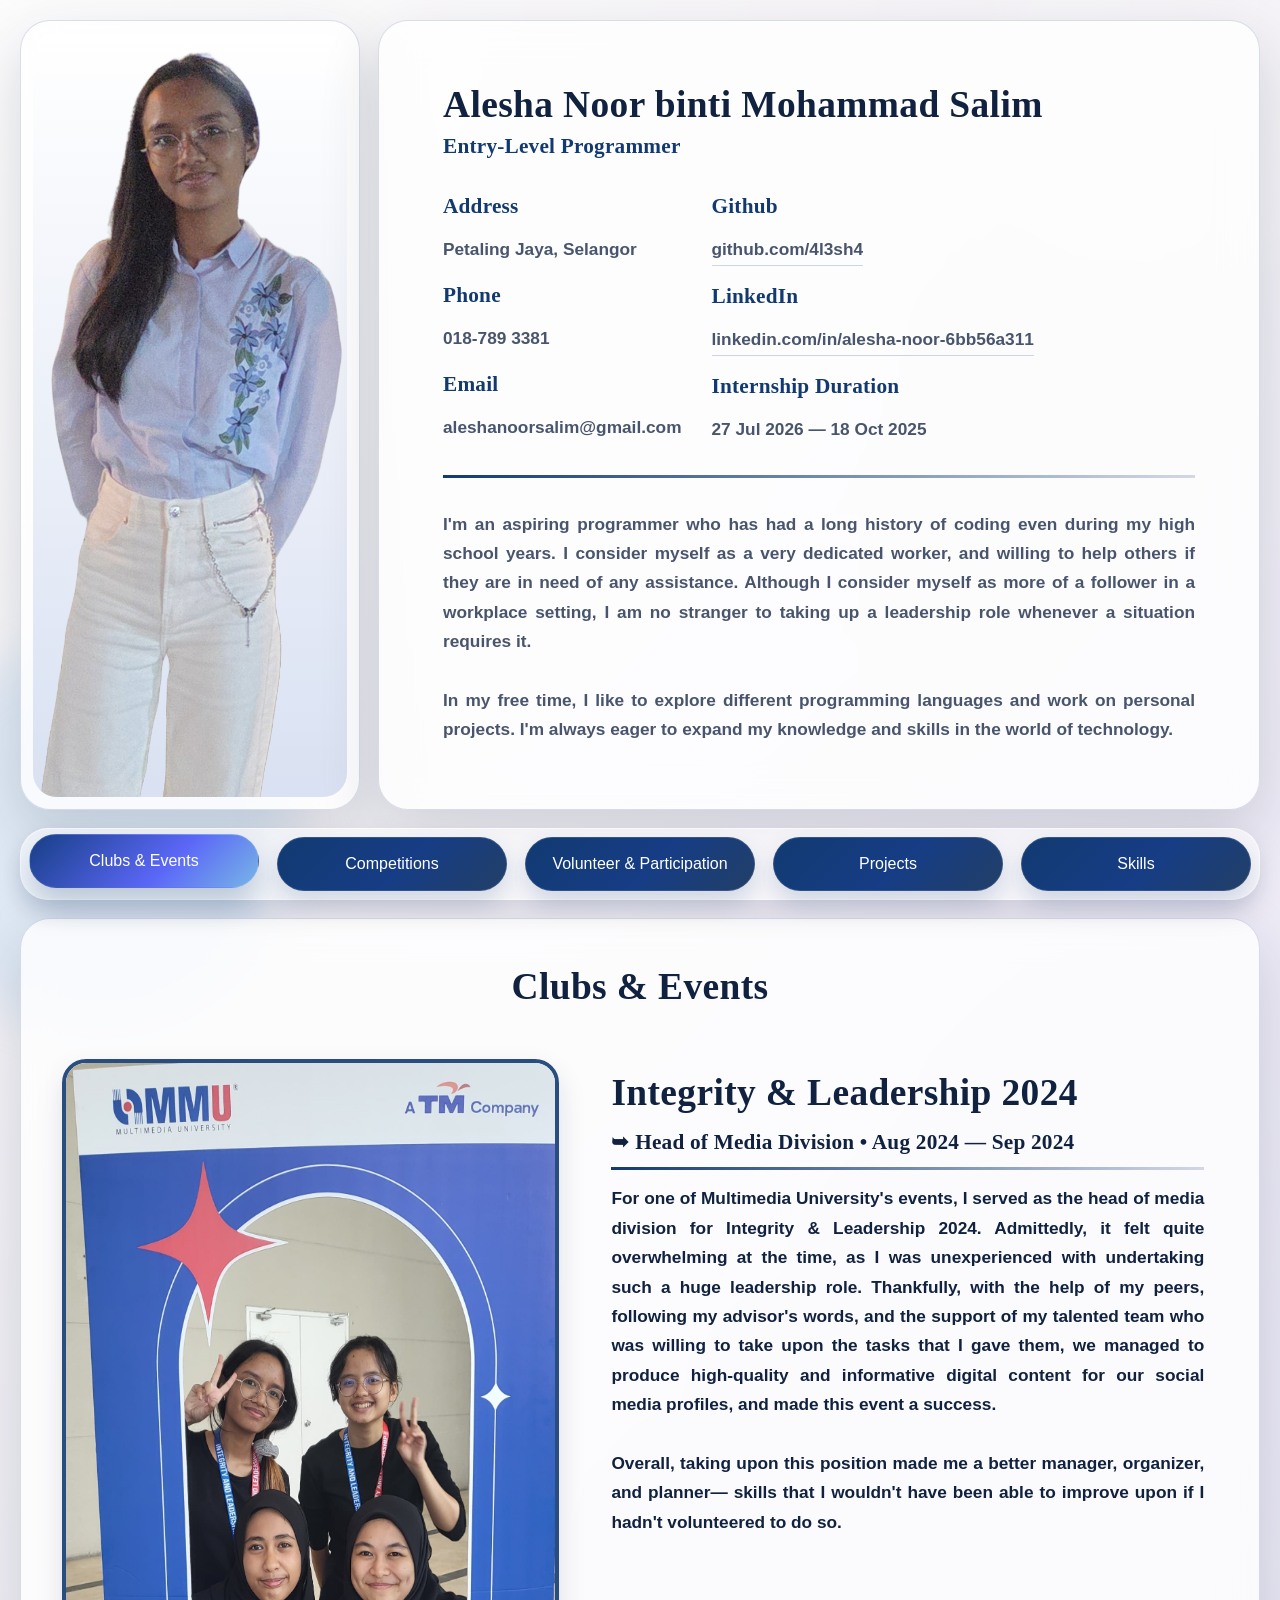
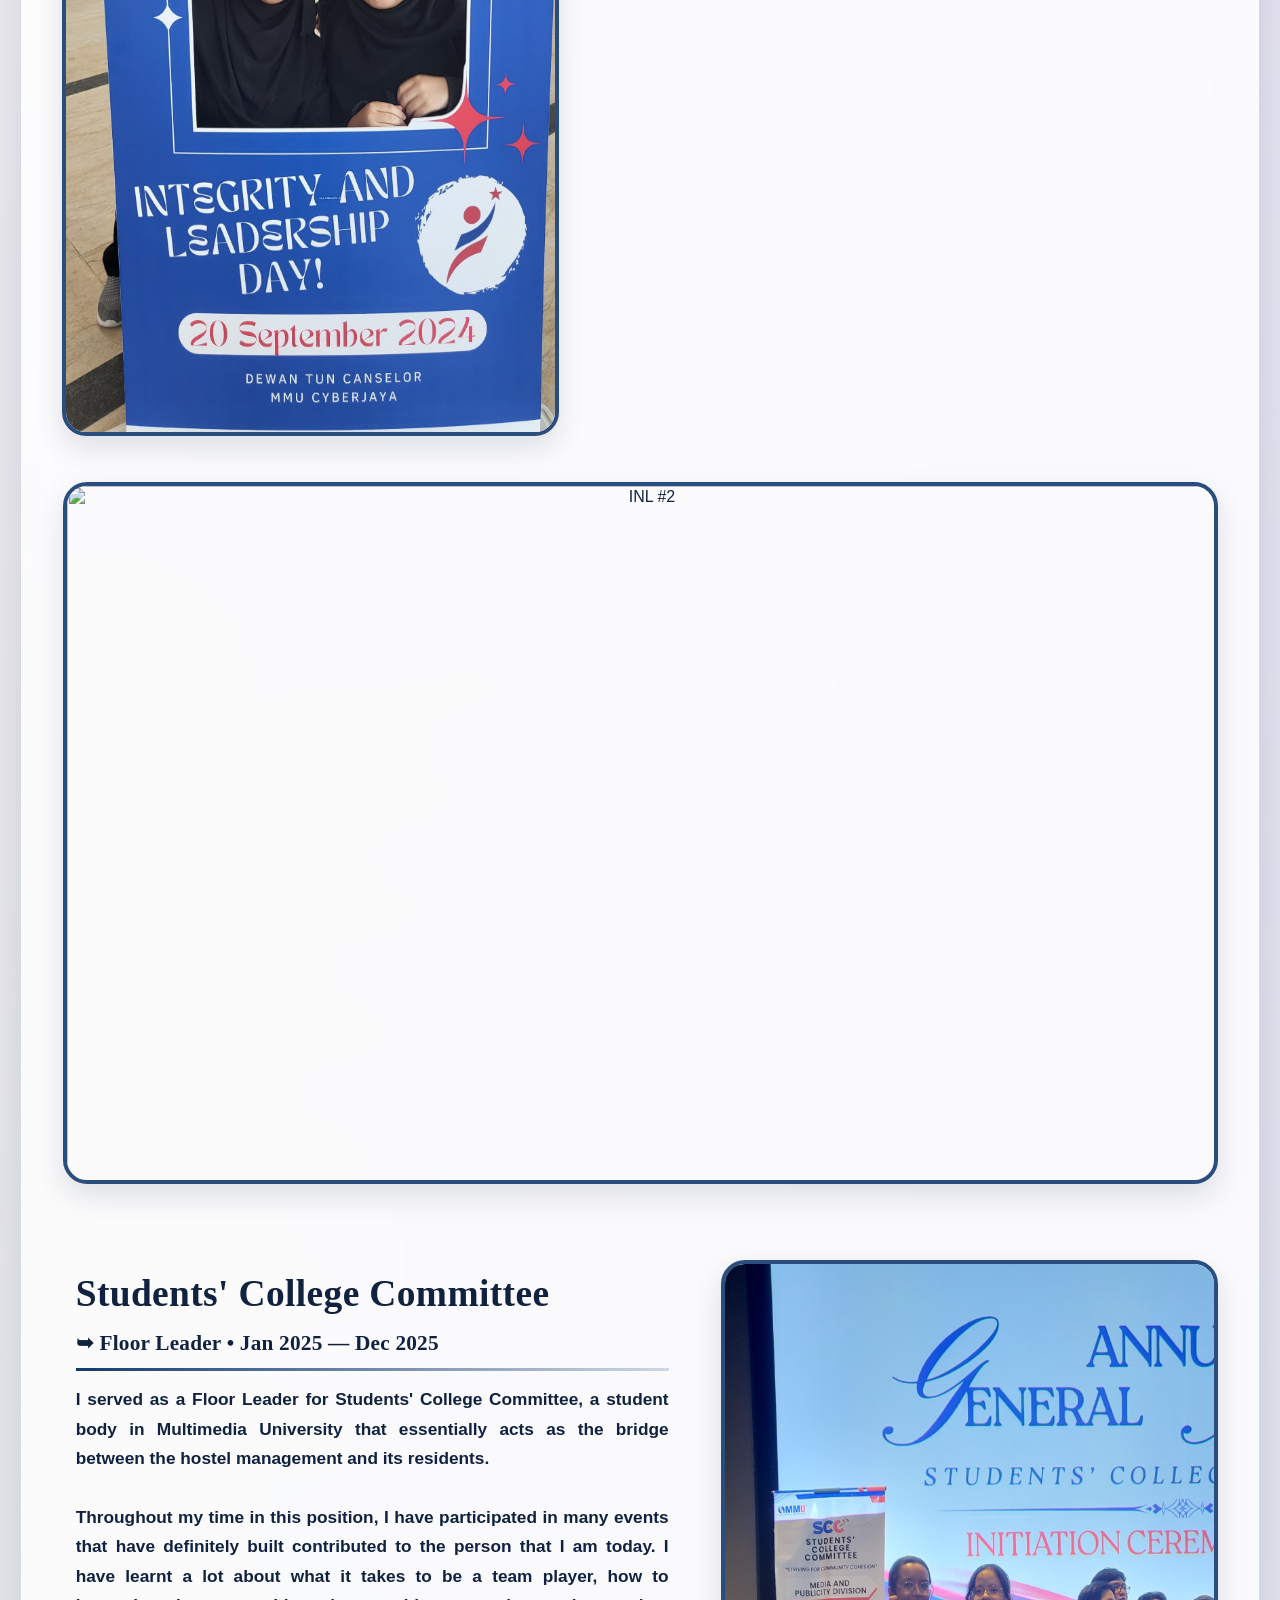
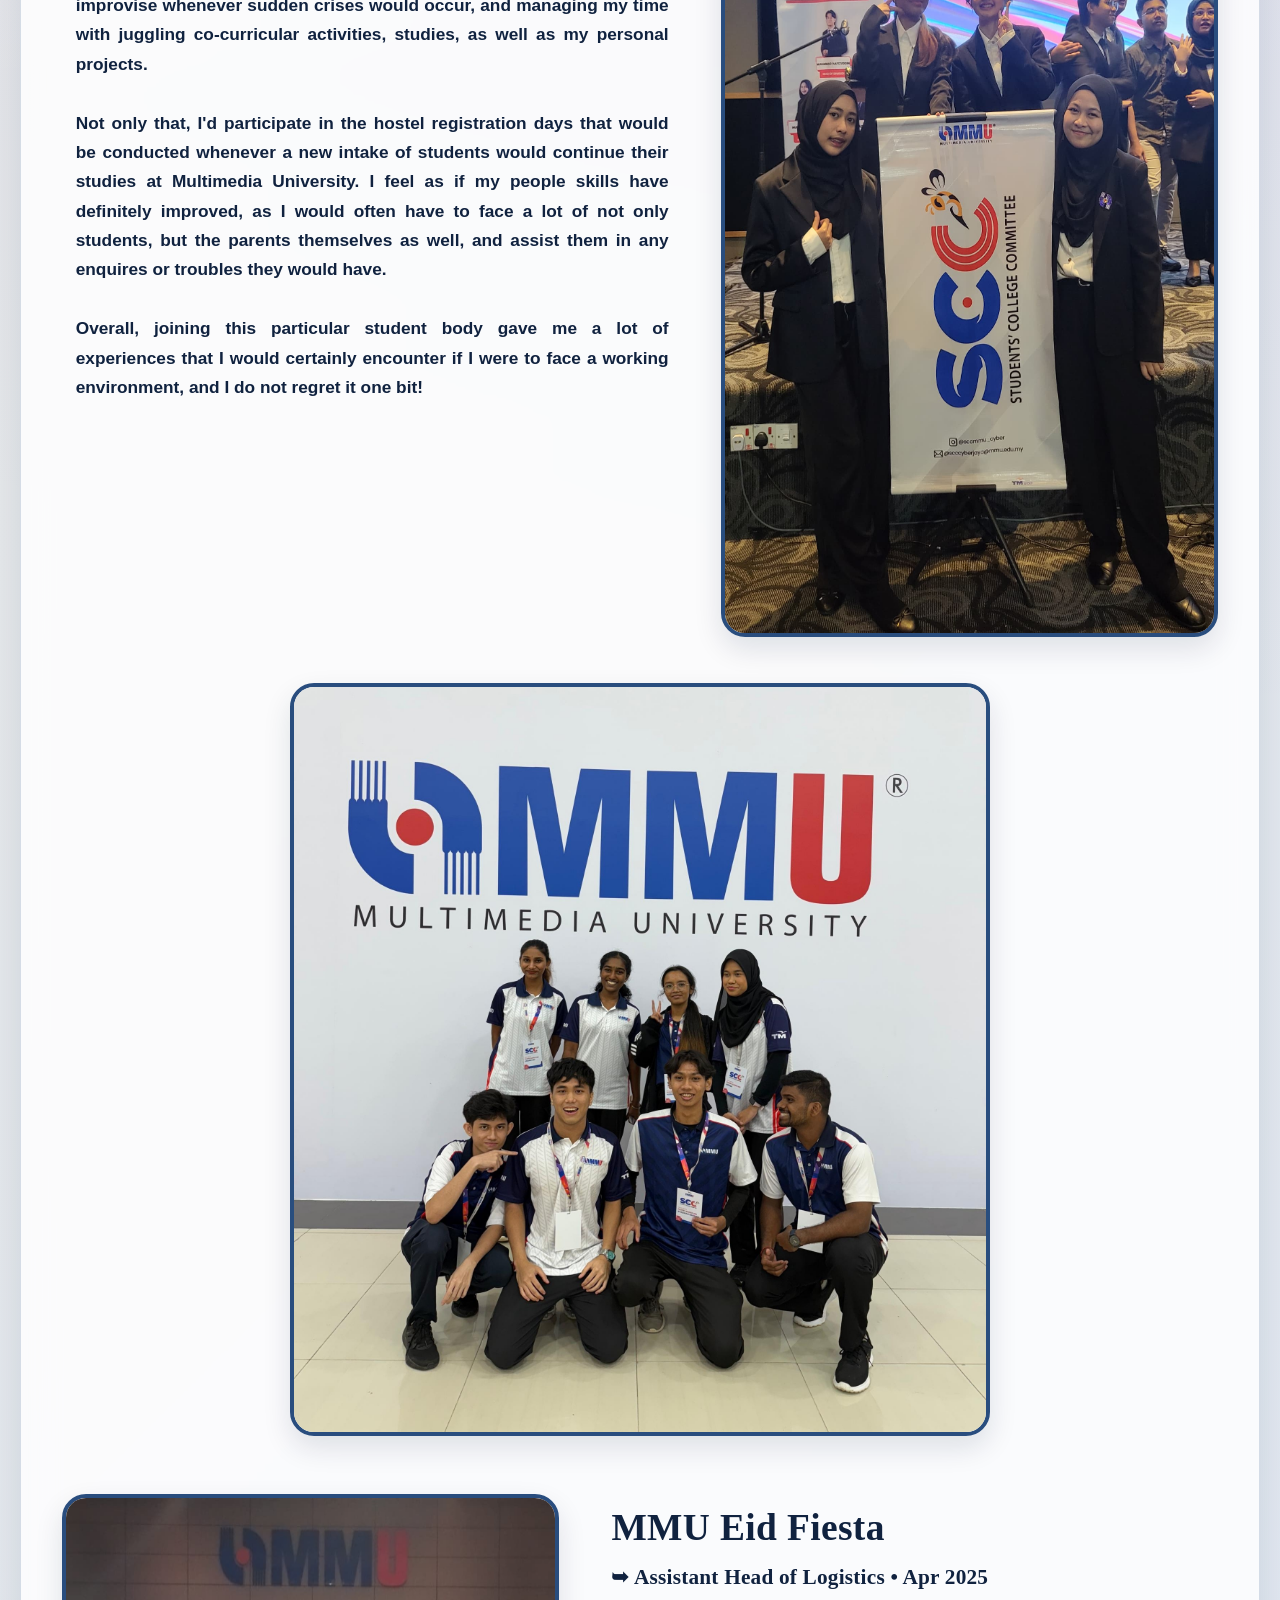
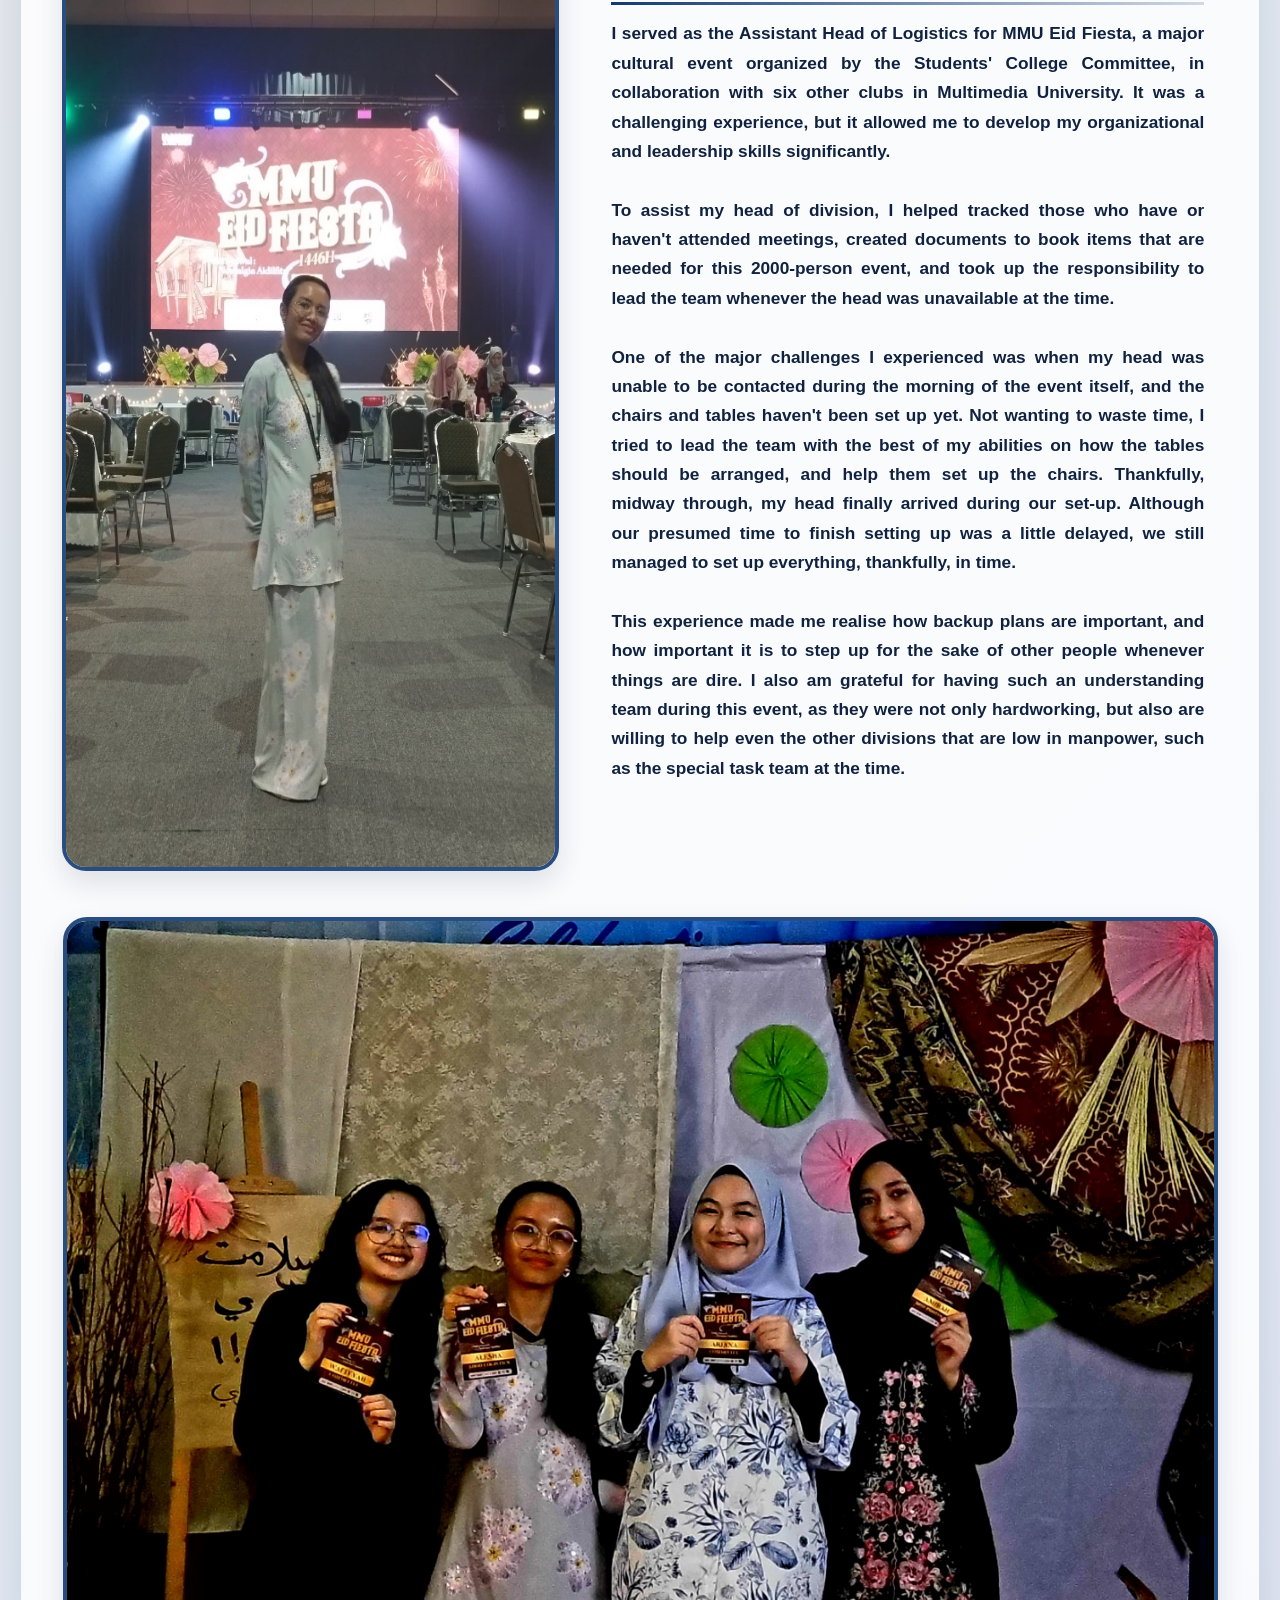
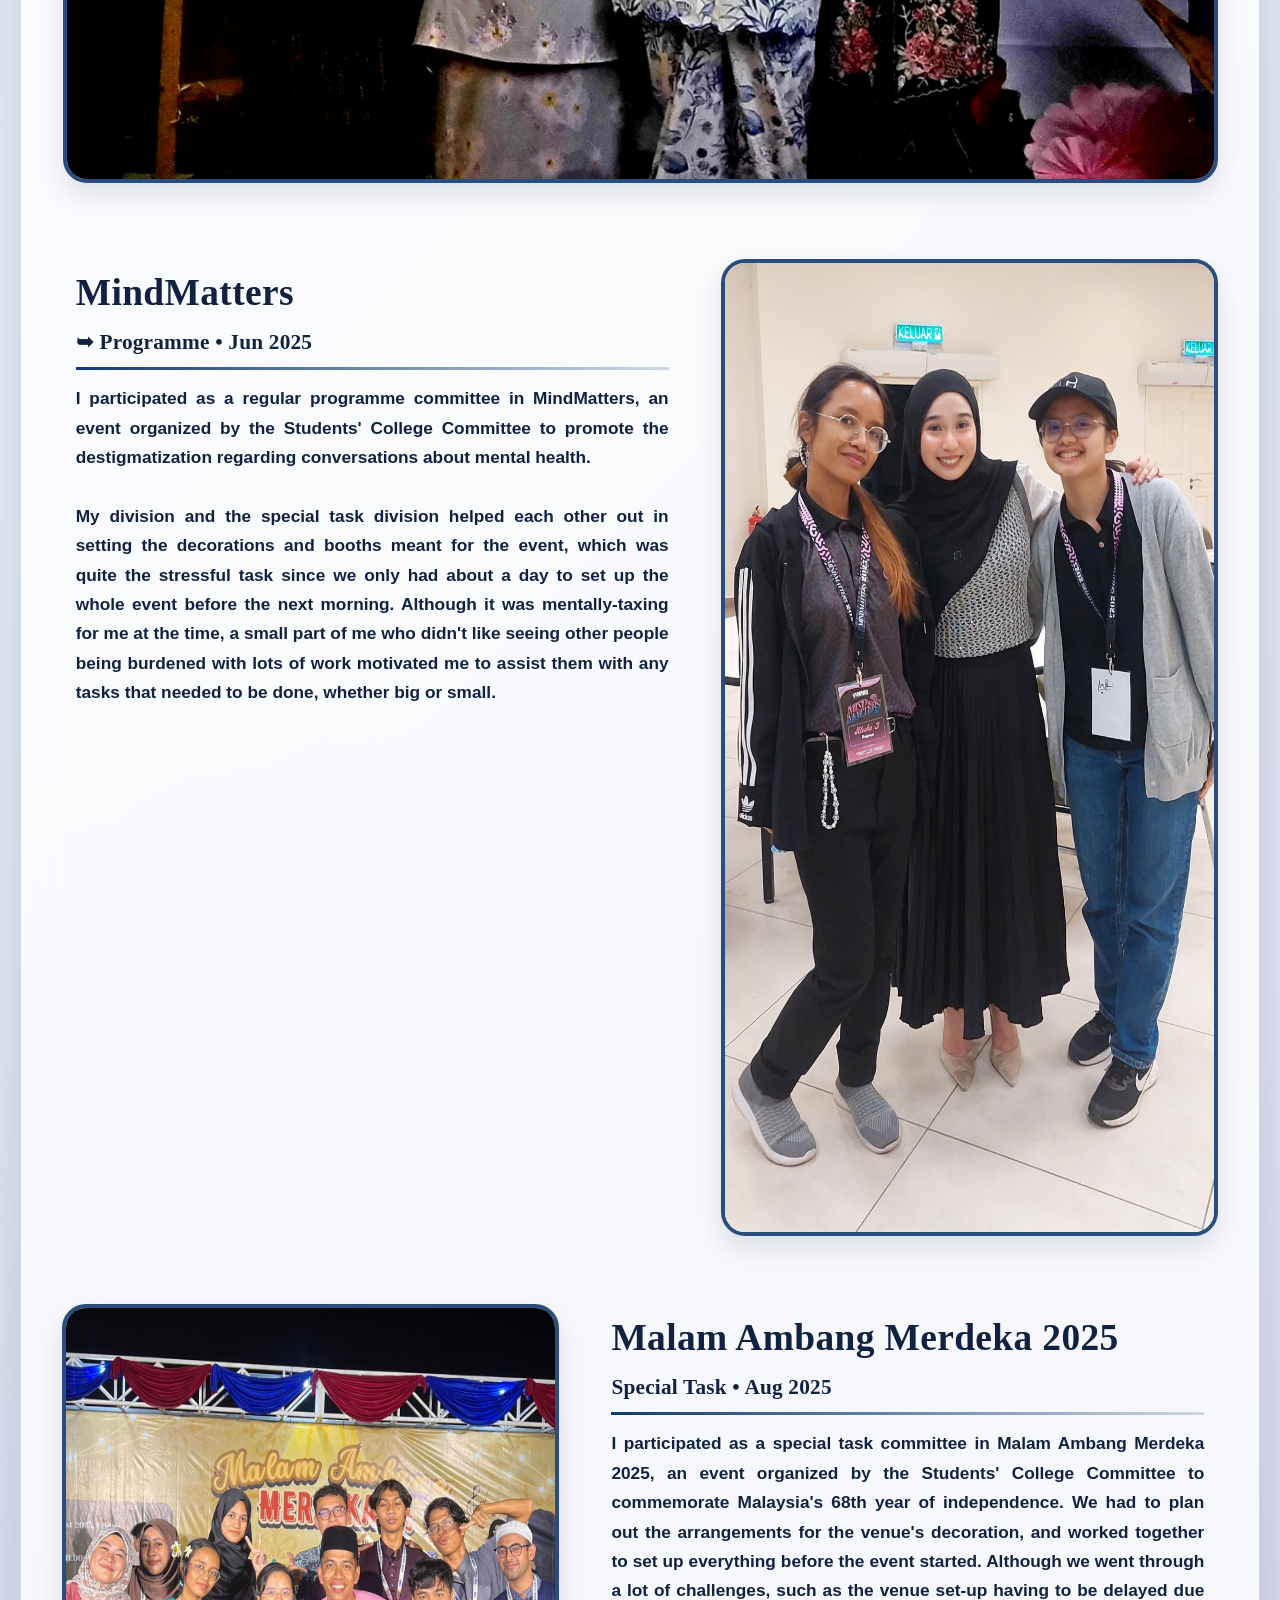
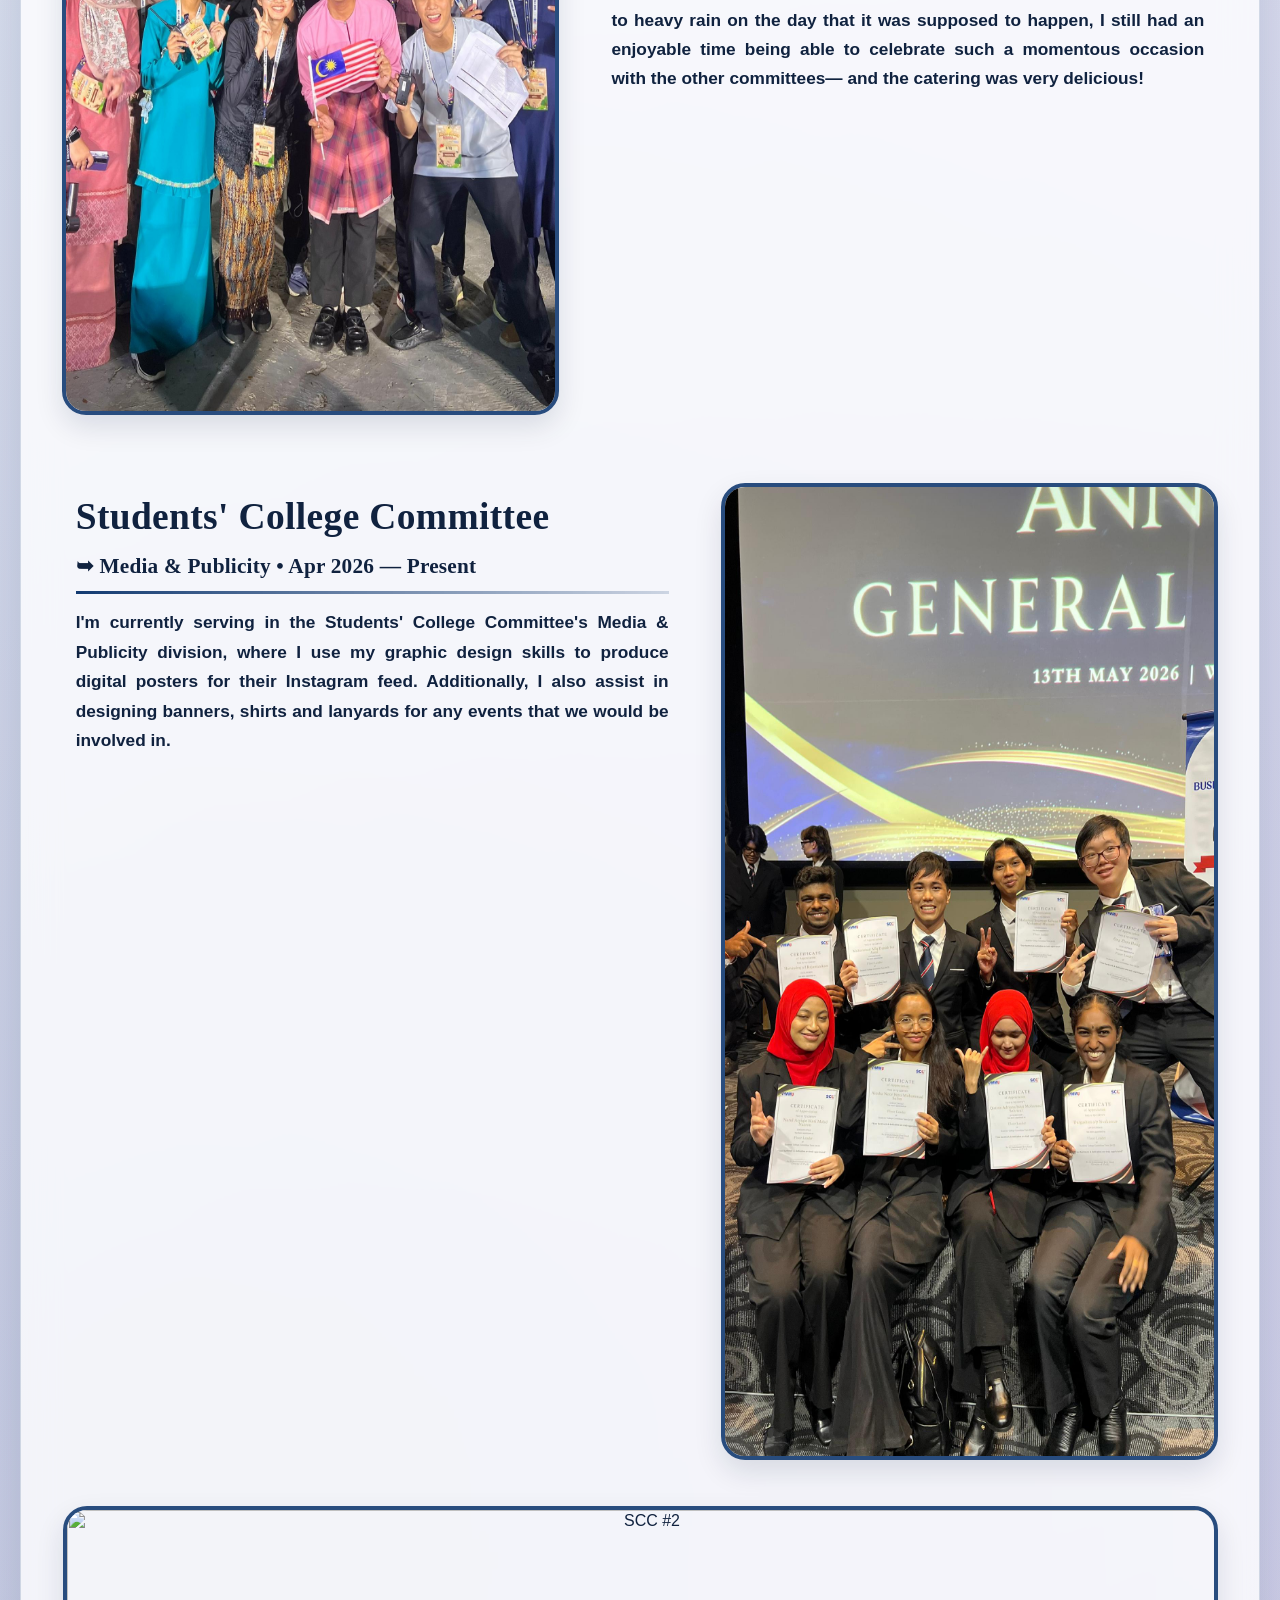
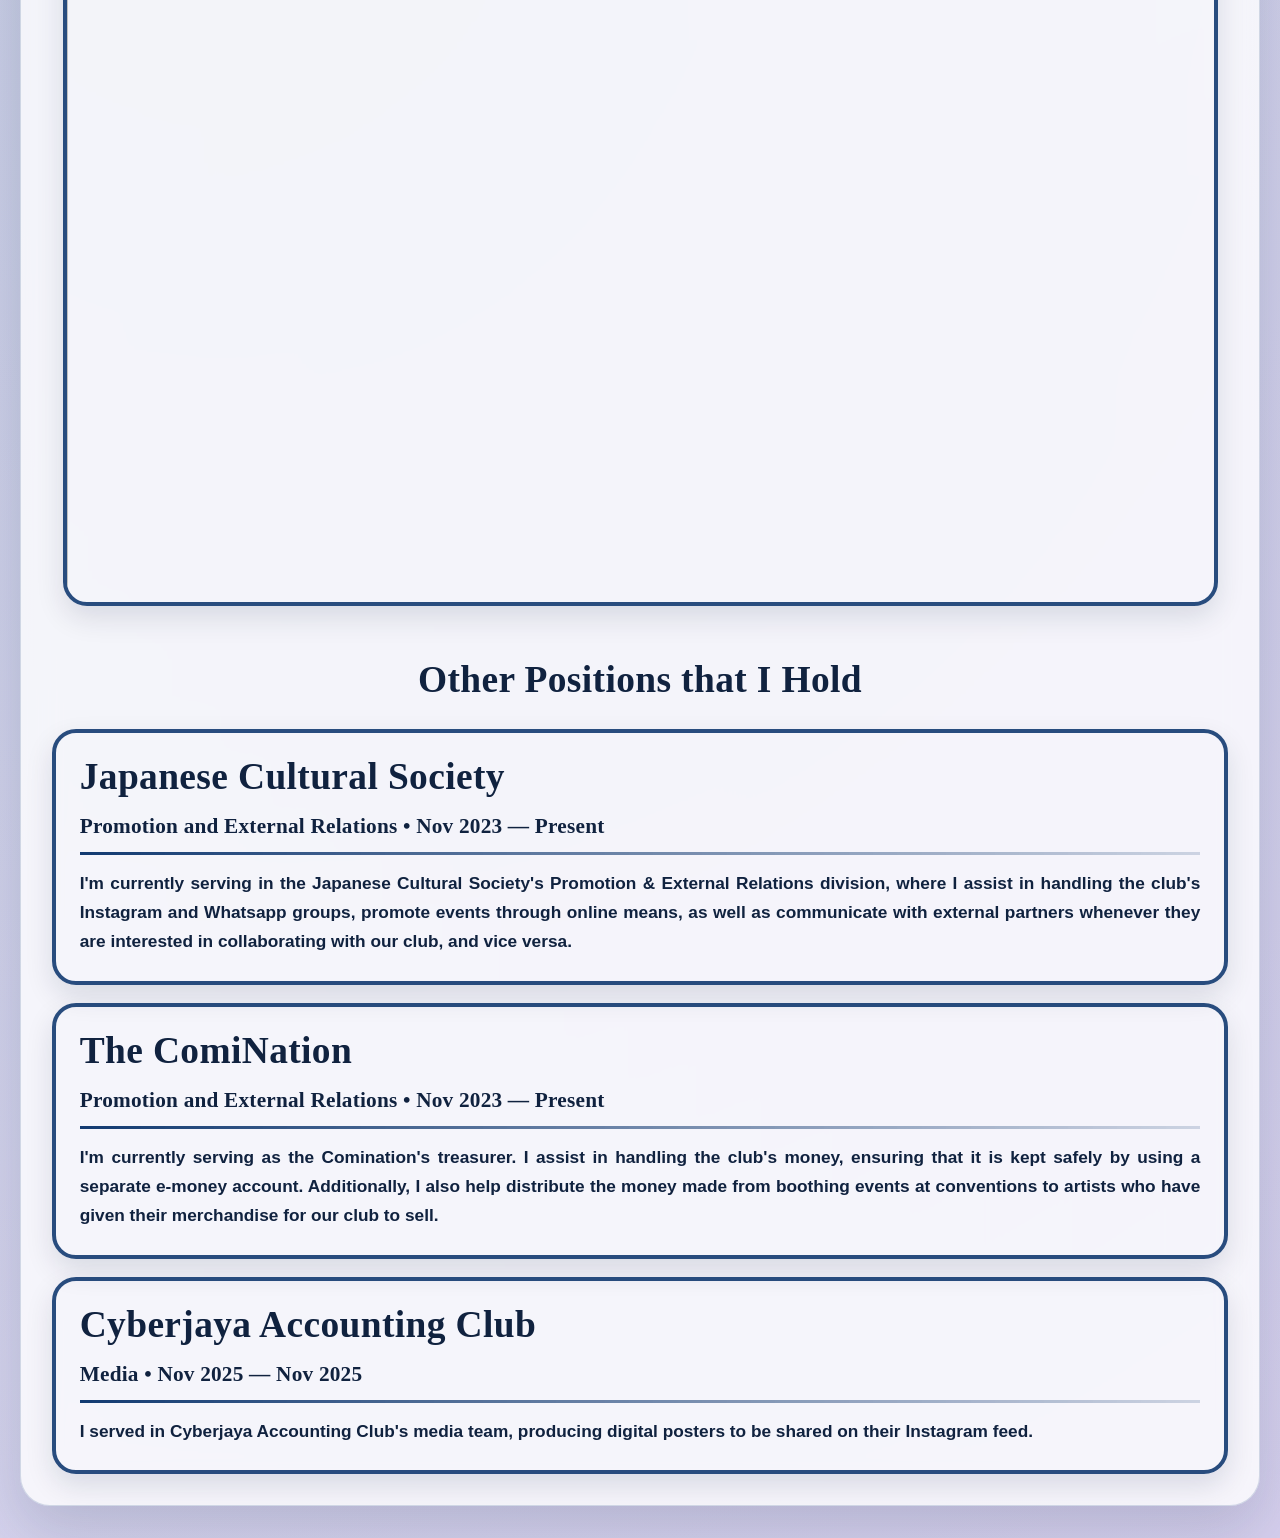
==== index.html @ 05ab0219 "Changed from 'main' to 'index'." ====
<html>
<head>
    <meta charset="utf-8">
    <meta name="viewport" content="width=device-width, initial-scale=1">
    <title>Alesha's Portfolio</title>
    <link rel="stylesheet" href="index.css">
    <script src="index.js" defer></script>
    <link rel="icon" type="img/favicon.png" href="img/favicon.png">
</head>
<body class="site-body">
    <center>
        <div class="flex-container hero-layout">
            <div class="box hero-media" id="box-1"><img src="img/Alesha_1.png" alt="Alesha" class="alesha-1"></div>
            <div class="box hero-content" id="box-2">
                <h1>Alesha Noor binti Mohammad Salim</h1>
                <h2>Entry-Level Programmer</h2>
                <br>
                <div class="flex-container">
                    <div>
                        <h2>Address</h2>
                        <h3>Petaling Jaya, Selangor</h3>
                        <br>
                        <h2>Phone</h2>
                        <h3>018-789 3381</h3>
                        <br>
                        <h2>Email</h2>
                        <h3>aleshanoorsalim@gmail.com</h3>
                    </div>
                    <div>
                        <h2>Github</h2>
                        <a href="https://github.com/4l3sh4" target="_blank"><h3>github.com/4l3sh4</h3></a>
                        <br><br>
                        <h2>LinkedIn</h2>
                        <a href="https://linkedin.com/in/alesha-noor-6bb56a311" target="_blank"><h3>linkedin.com/in/alesha-noor-6bb56a311</h3></a>
                        <br><br>
                        <h2>Internship Duration</h2>
                        <h3>27 Jul 2026 — 18 Oct 2025</h3>
                    </div>
                </div>
                <br>
                <hr>
                <br>
                <h3>
                    I'm an aspiring programmer who has had a long history of coding even during my high school years. I consider myself as a very dedicated worker, and willing to help others if they are in need of any assistance. Although I consider myself as more of a follower in a workplace setting, I am no stranger to taking up a leadership role whenever a situation requires it.
                    <br><br>
                    In my free time, I like to explore different programming languages and work on personal projects. I'm always eager to expand my knowledge and skills in the world of technology.
                </h3>
            </div>
        </div>
        <div class="flex-container section-tabs">
            <div class="box-tab active-tab" onclick="showSection('myDIV1', this)">Clubs & Events</div>
            <div class="box-tab" onclick="showSection('myDIV2', this)">Competitions</div>
            <div class="box-tab" onclick="showSection('myDIV5', this)">Volunteer & Participation</div>
            <div class="box-tab" onclick="showSection('myDIV3', this)">Projects</div>
            <div class="box-tab" onclick="showSection('myDIV4', this)">Skills</div>
        </div>
        <div id="myDIV1" class="section-panel is-visible">
            <br>
            <h1>Clubs & Events</h1>
            <br>
            <div class="flex-container">
                <div class="box" id="box-3"><img src="img/INL_1.jpeg" alt="INL #1" class="blue-border" id="inl-1"></div>
                <div class="box" id="box-4">
                    <h1>Integrity & Leadership 2024</h1>
                    <br>
                    <h2>➥ Head of Media Division • Aug 2024 — Sep 2024</h2>
                    <hr class="hr">
                    <h3>
                        For one of Multimedia University's events, I served as the head of media division for Integrity & Leadership 2024. Admittedly, it felt quite overwhelming at the time, as I was unexperienced with undertaking such a huge leadership role. Thankfully, with the help of my peers, following my advisor's words, and the support of my talented team who was willing to take upon the tasks that I gave them, we managed to produce high-quality and informative digital content for our social media profiles, and made this event a success.
                        <br><br>
                        Overall, taking upon this position made me a better manager, organizer, and planner— skills that I wouldn't have been able to improve upon if I hadn't volunteered to do so.
                    </h3>
                </div>
            </div>
            <br><br>
            <img src="img/INL_2.jpeg" alt="INL #2" class="blue-border" id="inl-2">
            <br><br><br>
            <div class="flex-container">
                <div class="box" id="box-4">
                    <h1>Students' College Committee</h1>
                    <br>
                    <h2>➥ Floor Leader • Jan 2025 — Dec 2025</h2>
                    <hr class="hr">
                    <h3>
                        I served as a Floor Leader for Students' College Committee, a student body in Multimedia University that essentially acts as the bridge between the hostel management and its residents.
                        <br><br>
                        Throughout my time in this position, I have participated in many events that have definitely built contributed to the person that I am today. I have learnt a lot about what it takes to be a team player, how to improvise whenever sudden crises would occur, and managing my time with juggling co-curricular activities, studies, as well as my personal projects.
                        <br><br>
                        Not only that, I'd participate in the hostel registration days that would be conducted whenever a new intake of students would continue their studies at Multimedia University. I feel as if my people skills have definitely improved, as I would often have to face a lot of not only students, but the parents themselves as well, and assist them in any enquires or troubles they would have.
                        <br><br>
                        Overall, joining this particular student body gave me a lot of experiences that I would certainly encounter if I were to face a working environment, and I do not regret it one bit!
                    </h3>
                </div>
                <div class="box" id="box-3"><img src="img/FL_2.jpeg" alt="FL #2" class="blue-border" id="inl-1"></div>
            </div>
            <br><br>
            <img src="img/FL_1.jpeg" alt="FL #1" class="blue-border" id="fl-1">
            <br><br>
            <div class="flex-container">
                <div class="box" id="box-3"><img src="img/EF_1.jpeg" alt="EF #1" class="blue-border" id="inl-1"></div>
                <div class="box" id="box-4">
                    <h1>MMU Eid Fiesta</h1>
                    <br>
                    <h2>➥ Assistant Head of Logistics • Apr 2025</h2>
                    <hr>
                    <h3>
                        I served as the Assistant Head of Logistics for MMU Eid Fiesta, a major cultural event organized by the Students' College Committee, in collaboration with six other clubs in Multimedia University. It was a challenging experience, but it allowed me to develop my organizational and leadership skills significantly.
                        <br><br>
                        To assist my head of division, I helped tracked those who have or haven't attended meetings, created documents to book items that are needed for this 2000-person event, and took up the responsibility to lead the team whenever the head was unavailable at the time.
                        <br><br>
                        One of the major challenges I experienced was when my head was unable to be contacted during the morning of the event itself, and the chairs and tables haven't been set up yet. Not wanting to waste time, I tried to lead the team with the best of my abilities on how the tables should be arranged, and help them set up the chairs. Thankfully, midway through, my head finally arrived during our set-up. Although our presumed time to finish setting up was a little delayed, we still managed to set up everything, thankfully, in time.
                        <br><br>
                        This experience made me realise how backup plans are important, and how important it is to step up for the sake of other people whenever things are dire. I also am grateful for having such an understanding team during this event, as they were not only hardworking, but also are willing to help even the other divisions that are low in manpower, such as the special task team at the time.
                    </h3>
                </div>
            </div>
            <br><br>
            <img src="img/EF_2.jpeg" alt="EF #2" class="blue-border" id="ef-2">
            <br><br><br>
            <div class="flex-container">
                <div class="box" id="box-4">
                    <h1>MindMatters</h1>
                    <br>
                    <h2>➥ Programme • Jun 2025</h2>
                    <hr class="hr">
                    <h3>
                        I participated as a regular programme committee in MindMatters, an event organized by the Students' College Committee to promote the destigmatization regarding conversations about mental health.
                        <br><br>
                        My division and the special task division helped each other out in setting the decorations and booths meant for the event, which was quite the stressful task since we only had about a day to set up the whole event before the next morning. Although it was mentally-taxing for me at the time, a small part of me who didn't like seeing other people being burdened with lots of work motivated me to assist them with any tasks that needed to be done, whether big or small.
                    </h3>
                </div>
                <div class="box" id="box-3"><img src="img/MM_1.jpeg" alt="MM #1" class="blue-border" id="inl-1"></div>
            </div>
            <br><br>
            <div class="flex-container">
                <div class="box" id="box-3"><img src="img/MA_1.jpeg" alt="MA #1" class="blue-border" id="ma-1"></div>
                <div class="box" id="box-4">
                    <h1>Malam Ambang Merdeka 2025</h1>
                    <br>
                    <h2>Special Task • Aug 2025</h2>
                    <hr>
                    <h3>
                        I participated as a special task committee in Malam Ambang Merdeka 2025, an event organized by the Students' College Committee to commemorate Malaysia's 68th year of independence. We had to plan out the arrangements for the venue's decoration, and worked together to set up everything before the event started. Although we went through a lot of challenges, such as the venue set-up having to be delayed due to heavy rain on the day that it was supposed to happen, I still had an enjoyable time being able to celebrate such a momentous occasion with the other committees— and the catering was very delicious!
                    </h3>
                </div>
            </div>
            <br><br>
            <div class="flex-container">
                <div class="box" id="box-4">
                    <h1>Students' College Committee</h1>
                    <br>
                    <h2>➥ Media & Publicity • Apr 2026 — Present</h2>
                    <hr class="hr">
                    <h3>
                        I'm currently serving in the Students' College Committee's Media & Publicity division, where I use my graphic design skills to produce digital posters for their Instagram feed. Additionally, I also assist in designing banners, shirts and lanyards for any events that we would be involved in.
                    </h3>
                </div>
                <div class="box" id="box-3"><img src="img/SCC_1.jpeg" alt="SCC #1" class="blue-border" id="inl-1"></div>
            </div>
            <br><br>
            <img src="img/SCC_2.png" alt="SCC #2" class="blue-border" id="scc-2">
            <br><br><br>
            <h1>Other Positions that I Hold</h1>
            <br>
            <div class="box blue-border" id="box-4">
                <h1>Japanese Cultural Society</h1>
                <br>
                <h2>Promotion and External Relations • Nov 2023 — Present</h2>
                <hr>
                <h3>
                    I'm currently serving in the Japanese Cultural Society's Promotion & External Relations division, where I assist in handling the club's Instagram and Whatsapp groups, promote events through online means, as well as communicate with external partners whenever they are interested in collaborating with our club, and vice versa.
                </h3>
            </div>
            <br>
            <div class="box blue-border" id="box-4">
                <h1>The ComiNation</h1>
                <br>
                <h2>Promotion and External Relations • Nov 2023 — Present</h2>
                <hr>
                <h3>
                    I'm currently serving as the Comination's treasurer. I assist in handling the club's money, ensuring that it is kept safely by using a separate e-money account. Additionally, I also help distribute the money made from boothing events at conventions to artists who have given their merchandise for our club to sell.
                </h3>
            </div>
            <br>
            <div class="box blue-border" id="box-4">
                <h1>Cyberjaya Accounting Club</h1>
                <br>
                <h2>Media • Nov 2025 — Nov 2025</h2>
                <hr>
                <h3>
                    I served in Cyberjaya Accounting Club's media team, producing digital posters to be shared on their Instagram feed.
                </h3>
            </div>
        </div>
        <div id="myDIV2" class="section-panel is-hidden">
            <br>
            <h1>Competitions</h1>
            <br>
            <div class="flex-container">
                <div class="box" id="box-3"><img src="img/STEM_1.jpeg" alt="STEM #1" class="blue-border" id="stem-1"></div>
                <div class="box" id="box-4">
                    <h1>Web App Building</h1>
                    <br>
                    <h2>STEM Fun Carnival •2nd Place</h2>
                    <hr>
                    <h3>
                        Two other participants and I have decided to join a competition in which we had to create a university STEM mentorship & collaboration portal, made for Multimedia University's STEM Fun Carnival in 2025. With just a week to complete it, we managed to plan out, develop, and finished the project just in time. To our surprise, not only did we get shortlisted as the top 5, but after presenting our project to the three judges during the event day itself, we managed to secure second place.
                        <br><br>
                        It was a wonderful experience, having our efforts be recognized and awarded— even if I was worrying endlessly about one of my exams that was happening on the same day that the event was held. I wouldn't mind joining such a competition again!
                    </h3>
                </div>
            </div>
            <br>
            <img src="img/STEM_2.jpeg" alt="STEM #2" class="blue-border" id="stem-2">
        </div>
        <div id="myDIV5" class="section-panel is-hidden">
            <br>
            <h1>Volunteer & Participation</h1>
            <br>
            <div class="flex-container">
                <div class="box" id="box-3"><img src="img/RAYA_1.jpeg" alt="RAYA #1" id="raya-1" class="blue-border"></div>
                <div class="box" id="box-4">
                    <h1>Rumah Anak Yatim At-Taqwa</h1>
                    <h2>1 Feb 2024</h2>
                    <hr>
                    <h3>
                        During the second semester of my foundation year, my group and I visited Rumah Anak Yatim At-Taqwa, an orphanage located in Puchong, due to it being required for my Introduction to Business subject. We donated rice and giftbags to the children, as well as played games with them. It was a heartwarming experience, and seeing the joy on the children's faces made all the effort worthwhile.
                    </h3>
                </div>
            </div>
            <br><br>
            <img src="img/raya_2.jpeg" alt="RAYA #2" id="raya-2" class="blue-border">
            <br><br>
            <div class="flex-container">
                <div class="box" id="box-4">
                    <h1>Taman Kucing Cyberjaya</h1>
                    <h2>13 Dec 2024</h2>
                    <hr class="hr">
                    <h3>
                        For our Sustainable Society subject, my group and I volunteered to assist the workers at Taman Kucing Cyberjaya. We helped with cleaning the cages, feeding the cats, and giving them some love and attention. Additionally, we also donated cat food and toys that we managed to buy from our fundraising efforts. It was a heartwarming experience, and it made me realize how important it is to give back to the community and help those in need— whether they be humans or animals.
                    </h3>
                </div>
                <div class="box" id="box-3"><img src="img/TKC_1.jpeg" alt="TKC #1" id="tkc-1" class="blue-border"></div>
            </div>
            <br><br>
            <img src="img/TKC_2.jpeg" alt="TKC #2" id="tkc-2" class="blue-border">
            <br>
            <div class="flex-container">
                <div class="box" id="box-3"><img src="img/YK_1.jpeg" alt="Yoakezuki #1" id="yk-1" class="blue-border"></div>
                <div class="box" id="box-4">
                    <h1>Yoakezuki 2025</h1>
                    <h2>20 — 21 September 2025</h2>
                    <hr>
                    <h3>
                        As one of the many high-committees of Japanese Cultural Society, we've decided to assist in the organization of Yoakezuki 2025, a small-scale anime convention held in Spectrum Shopping Mall, Ampang. I helped with setting up the venue, managing our own club's booth, and helped the chilren with painting their fox masks. It was a fun experience, and it made me realize how much effort goes into organizing a convention, even if it's a small one. Additionally, it was also a great opportunity for me to meet new people and make new friends who share the same interests as me.
                    </h3>
                </div>
            </div>
            <br><br>
            <img src="img/YK_2.jpeg" alt="Yoakezuki #2" id="yk-2" class="blue-border">
            <br><br>
            <div class="flex-container">
                <div class="box" id="box-4">
                    <h1>Perdana Discourse Series 25</h1>
                    <h2>5 Nov 2025</h2>
                    <hr class="hr">
                    <h3>
                        As a representative of the Students' College Committee, I decided to be an attendant of the Perdana Discourse Series 25 (PDS 25), a series of talks organized by the Perdana Leadership Foundation. The theme for PDS 25 was "The Future of Leadership in a Post-Pandemic World", and it featured several prominent speakers from various fields. It was an enlightening experience, and it made me realize how important it is to be adaptable and resilient in the face of challenges, especially in a post-pandemic world.
                    </h3>
                </div>
                <div class="box" id="box-3"><img src="img/PDS_1.png" alt="PDS #1" id="pds-1" class="blue-border"></div>
            </div>
            <br><br>
            <img src="img/PDS_2.jpeg" alt="PDS #2" id="pds-2" class="blue-border">
        </div>
        <div id="myDIV3" class="section-panel is-hidden">
            <br>
            <h1>Highlighted Projects</h1>
            <br>
            <div class="flex-container">
                <a href="https://4l35h4.pythonanywhere.com/" target="_blank">
                    <div class="box hover" id="box-5">
                        <img src="img/Lamopets_Logo_Still.png" alt="Lamopets" id="lamopets">
                        <h3>
                            Flask, HTML, CSS, JavaScript • Dec 2024
                        </h3>
                        <br>
                        <h6 class="white-text">
                            A virtual pet browser game in which the user can buy and collect various fantastical pets, play minigames to earn virtual currency, dress their avatar, and communicate with other users using an online forum.
                            <br><br>
                            This group project was made during the final semester of my Foundation in Computing in 2024. It was heavily inspired by the virtual pet browser games that I'd use to play when I was younger, like Neopets, Sylestia, and Flight Rising. My main contribution was providing the graphical assets, as well as coding the JavaScript minigames. I was surprised by how developed this project was in under 14 weeks.
                            <br><br>
                            Overall, it gave me an exciting experience on being a web developer, and this project wouldn't have been made possible without having a supporting group.
                        </h6>
                    </div>
                </a>
                <a href="https://ebhive-y27x.onrender.com/" target="_blank">
                    <div class="box hover" id="box-5">
                        <img src="img/ebhive_logo.png" alt="Ebhive" id="ebhive">
                        <h3>
                            Flask, HTML, CSS • Dec 2025
                        </h3>
                        <br>
                        <h6 class="white-text">
                            A web application in which our group tried to create a university STEM mentorship & collaboration portal, made for Multimedia University's STEM Fun Carnival in 2025. With just a week to complete it, we managed to plan out, develop, and finished the project just in time.
                            <br><br>
                            My main contribution to this project was mainly being the front-end developer, creating the graphical assets, ensuring the website's design and layout is aesthetically appealing, maintaining the color scheme of the website, and fixing any visual abnormalities. Additionally, towards the end of our development and submission date, I became the quality assurance checker— making sure that every feature of the website was of the upmost quality, and that the end-user experience was comfortable.
                        </h6>
                    </div>
                </a>
            </div>
            <br><br>
            <h1>Other Projects</h1>
            <br>
            <div class="flex-container">
                <a href="https://github.com/4l3sh4/parking-lot-management-system" target="_blank">
                    <div class="box hover" id="box-5">
                        <h2>
                            Parking Lot Management System
                        </h2>
                        <h3>
                            Java • Feb 2026
                        </h3>
                        <br>
                        <h6 class="white-text">
                            A group project made for an Object-Oriented Analysis and Design assignment. It's a system that handles vehicle parking, spot allocation, payment processing, and fine management. It was a fun project to work on, and I got to learn a lot about how to design a system using UML diagrams, as well as how to implement it using Java.
                        </h6>
                    </div>
                </a>
                <a href="https://github.com/4l3sh4/seminar-management-system" target="_blank">
                    <div class="box hover" id="box-5">
                        <h2>
                            Seminar Management System
                        </h2>
                        <h3>
                            Java • Feb 2026
                        </h3>
                        <br>
                        <h6 class="white-text">
                            A Java Swing-based seminar management system, made for an Object-Oriented Analysis and Design group project. It allows users to register for seminars, view seminar details, and manage their registrations. This simple project was a great opportunity for me to learn about the basics of Java, and get my bearings on GUI development.
                        </h6>
                    </div>
                </a>
            </div>
            <br>
            <div class="flex-container">
                <a href="https://github.com/4l3sh4/researchly" target="_blank">
                    <div class="box hover" id="box-5">
                        <h2>
                            Researchly
                        </h2>
                        <h3>
                            Flask, HTML, CSS • Feb 2026
                        </h3>
                        <br>
                        <h6 class="white-text">
                            Researchly is a web application that acts as a research grant system— allowing researchers to submit their research proposals, and for the administrators to review and manage these proposals. Although I do not feel that impressed with it, considering the fact that the website itself is quite rushed and unfinished at some parts, I still learnt a lot when making this project— especially in regards to web design!
                        </h6>
                    </div>
                </a>
                <a href="https://github.com/4l3sh4/yahtzee-but-with-local-multiplayer" target="_blank">
                    <div class="box hover" id="box-5">
                        <h2>
                            Yahtzee Multiplayer on Single-Machine
                        </h2>
                        <h3>
                            C • Feb 2026
                        </h3>
                        <br>
                        <h6 class="white-text">
                            This project is a local multiplayer Yahtzee game where multiple players run separate client processes on the same machine. All communication is handled through POSIX named pipes (FIFOs) and shared memory. The server coordinates all turns, scoring, and overall game flow.
                            <br><br>
                            My main role in this project was to code the initial logic of the game, which I successfully did without the help of artificial intelligence!
                        </h6>
                    </div>
                </a>
            </div>
            <br>
            <div class="flex-container">
                <a href="https://github.com/4l3sh4/RoboWars" target="_blank">
                    <div class="box hover" id="box-5">
                        <h2>
                            Robowars
                        </h2>
                        <h3>
                            C++ • Jun 2025
                        </h3>
                        <br>
                        <h6 class="white-text">
                            This group project made in C++ was my first introduction to object-oriented programming. It's an automized game where the size of the grid, the number of robots, and their types are determined by an input file that will be read by the program itself.
                        </h6>
                    </div>
                </a>
                <a href="https://github.com/4l3sh4/The-Funny-Yet-Concerning-Adventures-of-Kippi-the-Cat" target="_blank">
                    <div class="box hover" id="box-5">
                        <h2>
                            The Funny Yet Concerning Adventures of Kippi the Cat
                        </h2>
                        <h3>
                            Python • Feb 2024
                        </h3>
                        <br>
                        <h6 class="white-text">
                            A Python-only text-based adventure game that I made for a Problem Solving and Program Design assignment during the second semester of my foundation year. It is heavily inspired by the classic Japanese role-playing games made in the 90s, such as Dragon Quest, Final Fantasy and Pokémon.
                            <br><br>
                            This project utilizes a lot of lists and dictionaries for its inventory management system, functions that are used for player and enemy attacks, if-else statements for the item drops and character dialogue choices, as well as a save file function so that the player can continue their journey if they were to ever take a break from playing the game. It consists of 6,508 lines of code, 4 areas that the player can traverse throughout their journey, 21 enemies, 4 mini-bosses, and one final boss fight. Each enemy has their own unique attacks, and stat distribution.
                            <br><br>
                            Not only that, this Python game also contains 25 different armour that improve the user's stats, 22 consumables that give various effects— good and bad— to the player, and 25 weapons, which totals up to 72 different items that the player can collect within a play-through. The game's ending also changes based on the dialogue choices that the player has made when playing the game, giving it a little bit of replayability.
                            <br><br>
                            Looking back, this was quite the daunting project, but I had lots of fun with it! I'd definitely try to re-create a project like this whenever I have the free time to do so.
                        </h6>
                    </div>
                </a>
            </div>
        </div>
        <div id="myDIV4" class="section-panel is-hidden">
            <br>
            <h1>Skills</h1>
            <br>
            <div class="flex-container">
                <div class="box" id="box-5">
                    <h2>
                        Programming Languages
                    </h2>
                    <h3>
                        from most to least proficient
                    </h3>
                    <ul>
                        <li>HTML</li>
                        <li>CSS</li>
                        <li>JavaScript</li>
                        <li>Python (Flask)</li>
                        <li>Java</li>
                        <li>C++</li>
                        <li>C</li>
                    </ul>
                </div>
                <div class="box" id="box-5">
                    <h2>
                        Frameworks and Tools
                    </h2>
                    <h3>
                        from most to least proficient
                    </h3>
                    <ul>
                        <li>Github</li>
                        <li>Git</li>
                        <li>Visual Studio Code</li>
                        <li>Code::Blocks</li>
                        <li>BlueJ</li>
                    </ul>
                </div>
                <div class="box" id="box-5">
                    <h2>
                        Languages
                    </h2>
                    <ul>
                        <li>English</li>
                        <li>Malay</li>
                    </ul>
                </div>
            </div>
        </div>
    </center>
</body>
</html>
---- index.css ----
:root {
    --bg-0: #f3efe6;
    --bg-1: #e6edf8;
    --bg-2: #d9d2f0;
    --surface: rgba(255, 255, 255, 0.78);
    --surface-strong: rgba(255, 255, 255, 0.92);
    --surface-dark: rgba(9, 18, 38, 0.9);
    --text: #10223f;
    --muted: #48556d;
    --accent: #123a71;
    --accent-2: #78b6e6;
    --border: rgba(18, 58, 113, 0.16);
    --shadow: 0 24px 60px rgba(12, 28, 56, 0.16);
    --shadow-soft: 0 12px 28px rgba(12, 28, 56, 0.12);
    --font-body: "Segoe UI", "Trebuchet MS", sans-serif;
    --font-display: "Palatino Linotype", "Book Antiqua", Palatino, serif;
}

* {
    box-sizing: border-box;
}

html {
    scroll-behavior: smooth;
}

body.site-body {
    margin: 0;
    min-height: 100vh;
    padding: 20px 16px 32px;
    font-family: var(--font-body);
    color: var(--text);
    background:
        radial-gradient(circle at top left, rgba(255, 255, 255, 0.88), transparent 30%),
        radial-gradient(circle at 85% 10%, rgba(123, 92, 255, 0.16), transparent 28%),
        radial-gradient(circle at 15% 85%, rgba(18, 58, 113, 0.12), transparent 25%),
        linear-gradient(135deg, var(--bg-0), var(--bg-1) 55%, var(--bg-2));
    position: relative;
    overflow-x: hidden;
}

body.site-body::before,
body.site-body::after {
    content: "";
    position: fixed;
    inset: auto;
    width: 24rem;
    height: 24rem;
    border-radius: 50%;
    pointer-events: none;
    filter: blur(24px);
    opacity: 0.18;
    z-index: -1;
}

body.site-body::before {
    top: -6rem;
    right: -5rem;
    background: #ffffff;
}

body.site-body::after {
    bottom: -8rem;
    left: -6rem;
    background: var(--accent-2);
}

center {
    display: block;
    max-width: 1240px;
    margin: 0 auto;
}

a {
    text-decoration: none;
    color: inherit;
}

h1,
h2,
h3,
h4,
h5,
h6 {
    margin: 0;
}

h1,
h2 {
    font-family: var(--font-display);
    letter-spacing: 0.01em;
}

h1 {
    font-size: clamp(1.6rem, 1.8vw + 0.9rem, 2.8rem);
    line-height: 1.05;
}

h2 {
    font-size: clamp(0.95rem, 0.6vw + 0.85rem, 1.4rem);
    line-height: 1.2;
}

h3,
h6,
ul {
    line-height: 1.7;
}

h3 {
    font-size: clamp(0.98rem, 0.35vw + 0.9rem, 1.08rem);
}

h6 {
    font-size: 0.98rem;
    font-weight: 500;
}

ul {
    text-align: left;
    font-size: 1rem;
    font-weight: 600;
    padding-left: 1.25rem;
    margin: 0.65rem 0 0;
}

.white-text {
    font-size: 1rem;
    line-height: 1.8;
    color: var(--text);
    text-align: justify;
}

.flex-container {
    display: flex;
    gap: 18px;
    flex-wrap: wrap;
    justify-content: center;
    align-items: stretch;
}

.hero-layout {
    margin-bottom: 18px;
}

.section-tabs {
    margin: 14px 0 18px;
    padding: 8px;
    border: 1px solid rgba(255, 255, 255, 0.6);
    border-radius: 28px;
    background: rgba(255, 255, 255, 0.6);
    backdrop-filter: blur(20px);
    box-shadow: var(--shadow-soft);
    position: sticky;
    top: 14px;
    z-index: 10;
}

.box {
    padding: 0;
}

.hero-media,
.hero-content,
.section-panel,
#box-5 {
    background: var(--surface);
    border: 1px solid var(--border);
    border-radius: 30px;
    box-shadow: var(--shadow);
    backdrop-filter: blur(18px);
    overflow: hidden;
}

.hero-media {
    flex: 0 1 340px;
    padding: 12px;
    display: flex;
    align-items: stretch;
    justify-content: center;
}

.hero-content {
    flex: 1 1 620px;
    padding: clamp(44px, 5vw, 64px);
    text-align: left;
}

.hero-content h1 {
    margin-bottom: 10px;
}

.hero-content h2 {
    color: var(--accent);
    margin-bottom: 16px;
}

.hero-content h3 {
    color: var(--muted);
}

.hero-content .flex-container {
    justify-content: flex-start;
    gap: 20px 30px;
}

.hero-content .flex-container > div {
    min-width: 220px;
}

.hero-content a h3 {
    display: inline-block;
    border-bottom: 1px solid rgba(18, 58, 113, 0.2);
}

.box-tab {
    font-family: var(--font-body);
    background: linear-gradient(135deg, var(--accent), #163d85 55%, #223f67);
    color: #fff;
    padding: 14px 18px;
    border-radius: 999px;
    text-align: center;
    flex: 1 1 160px;
    min-height: 54px;
    display: flex;
    align-items: center;
    justify-content: center;
    cursor: pointer;
    user-select: none;
    border: 1px solid rgba(255, 255, 255, 0.12);
    box-shadow: 0 12px 24px rgba(18, 58, 113, 0.18);
    transition: transform 180ms ease, box-shadow 180ms ease, background 180ms ease, opacity 180ms ease;
}

.box-tab:hover,
.box-tab.active-tab {
    transform: translateY(-3px);
    box-shadow: 0 16px 30px rgba(18, 58, 113, 0.25);
    background: linear-gradient(135deg, #173f85, #5b67f7 60%, var(--accent-2));
}

.box-tab:active {
    transform: translateY(-1px) scale(0.99);
}

.section-panel {
    width: 100%;
    margin-top: 8px;
    padding: clamp(20px, 2.4vw, 32px);
}

.section-panel.is-hidden {
    display: none;
}

.section-panel.is-visible {
    display: block;
    animation: panelIn 520ms cubic-bezier(0.2, 0.8, 0.2, 1) both;
}

.section-panel > h1 {
    margin-bottom: 12px;
}

.section-panel .flex-container {
    margin-top: 12px;
}

#box-1 {
    flex: 0 1 340px;
}

#box-2 {
    flex: 1 1 620px;
    text-align: justify;
    padding: clamp(44px, 5vw, 64px);
}

/* Layout for image + text pairs: image column fixed, text column flexible */
#box-3 {
    flex: 0 0 44%;
    display: flex;
    align-items: center;
    justify-content: center;
    padding: 10px;
}

#box-4 {
    flex: 1 1 52%;
    text-align: justify;
    padding: 24px;
}

#box-5 {
    padding: 24px;
    flex: 1 1 300px;
    transition: transform 180ms ease, box-shadow 180ms ease, border-color 180ms ease;
    height: 100%;
}

#box-5:hover,
.hover:hover {
    transform: translateY(-8px);
    box-shadow: 0 18px 34px rgba(12, 28, 56, 0.18);
    border-color: rgba(18, 58, 113, 0.28);
}

.box img,
img {
    display: block;
    max-width: 100%;
    height: auto;
}

.alesha-1 {
    width: 100%;
    height: auto;
    object-fit: cover;
    border-radius: 24px;
    background: linear-gradient(180deg, #fff, #d9e1f2);
}

.blue-border {
    border: 4px solid rgba(18, 58, 113, 0.9);
    border-radius: 24px;
    box-shadow: var(--shadow-soft);
}

#inl-1 {
    height: 977px;
    width: 550px;
}

#inl-2 {
    height: 702px;
    width: 1155px;
}

#fl-1 {
    height: 753px;
    width: 700px;
}

#ef-2 {
    height: 866px;
    width: 1155px;
}

#ma-1 {
    height: 711px;
    width: 600px;
}

#stem-1 {
    height: 498px;
    width: 500px;
}

#stem-2 {
    height: 650px;
    width: 1155px;
}

#raya-1 {
    height: 412px;
    width: 550px;
}

#raya-2 {
    height: 970px;
    width: 1155px;
}

#tkc-1 {
    height: 341px;
    width: 550px;
}

#tkc-2 {
    height: 770px;
    width: 1155px;
}

#yk-1 {
    height: 366px;
    width: 550px;
}

#yk-2 {
    height: 769px;
    width: 1155px;
}

#scc-2 {
    height: 700px;
    width: 1155px;
}

#pds-1 {
    height: 567px;
    width: 500px;
}

#pds-2 {
    height: 679px;
    width: 1155px;
}

#lamopets {
    height: 125px;
    width: 250px;
}

#ebhive {
    height: 125px;
    width: 378px;
}

hr {
    border: none;
    height: 3px;
    width: 100%;
    margin: 12px 0 14px;
    background: linear-gradient(90deg, var(--accent), rgba(18, 58, 113, 0.18));
}

@keyframes panelIn {
    from {
        opacity: 0;
        transform: translateY(16px);
    }
    to {
        opacity: 1;
        transform: translateY(0);
    }
}

@media (max-width: 1024px) {
    body.site-body {
        padding: 20px 14px 36px;
    }

    .section-tabs {
        top: 10px;
    }

    .hero-content .flex-container > div {
        min-width: 180px;
    }
}

@media (max-width: 760px) {
    .hero-media,
    .hero-content,
    .section-panel,
    #box-5 {
        border-radius: 22px;
    }

    .hero-media {
        flex-basis: 100%;
    }

    .hero-content {
        flex-basis: 100%;
    }

    .section-tabs {
        padding: 6px;
    }

    /* Stack image + text pairs on mobile and ensure images keep aspect ratio */
    #box-3,
    #box-4 {
        flex: 1 1 100% !important;
    }

    /* Override specific fixed-size image rules on small screens to avoid distortion */
    .section-panel img {
        width: 100% !important;
        height: auto !important;
        max-height: none !important;
    }

    .box-tab {
        flex: 1 1 calc(50% - 10px);
        min-height: 50px;
        font-size: 0.95rem;
    }

    #box-4 {
        padding: 18px;
    }

    #box-5 {
        padding: 20px;
    }
}

@media (max-width: 520px) {
    body.site-body {
        padding: 12px 8px 24px;
    }

    .section-tabs {
        position: static;
    }

    .box-tab {
        flex-basis: 100%;
    }

    h1 {
        font-size: 1.9rem;
    }

    h2 {
        font-size: 1.2rem;
    }
}

@media (prefers-reduced-motion: reduce) {
    html {
        scroll-behavior: auto;
    }

    *,
    *::before,
    *::after {
        animation-duration: 0.01ms !important;
        animation-iteration-count: 1 !important;
        transition-duration: 0.01ms !important;
        scroll-behavior: auto !important;
    }
}
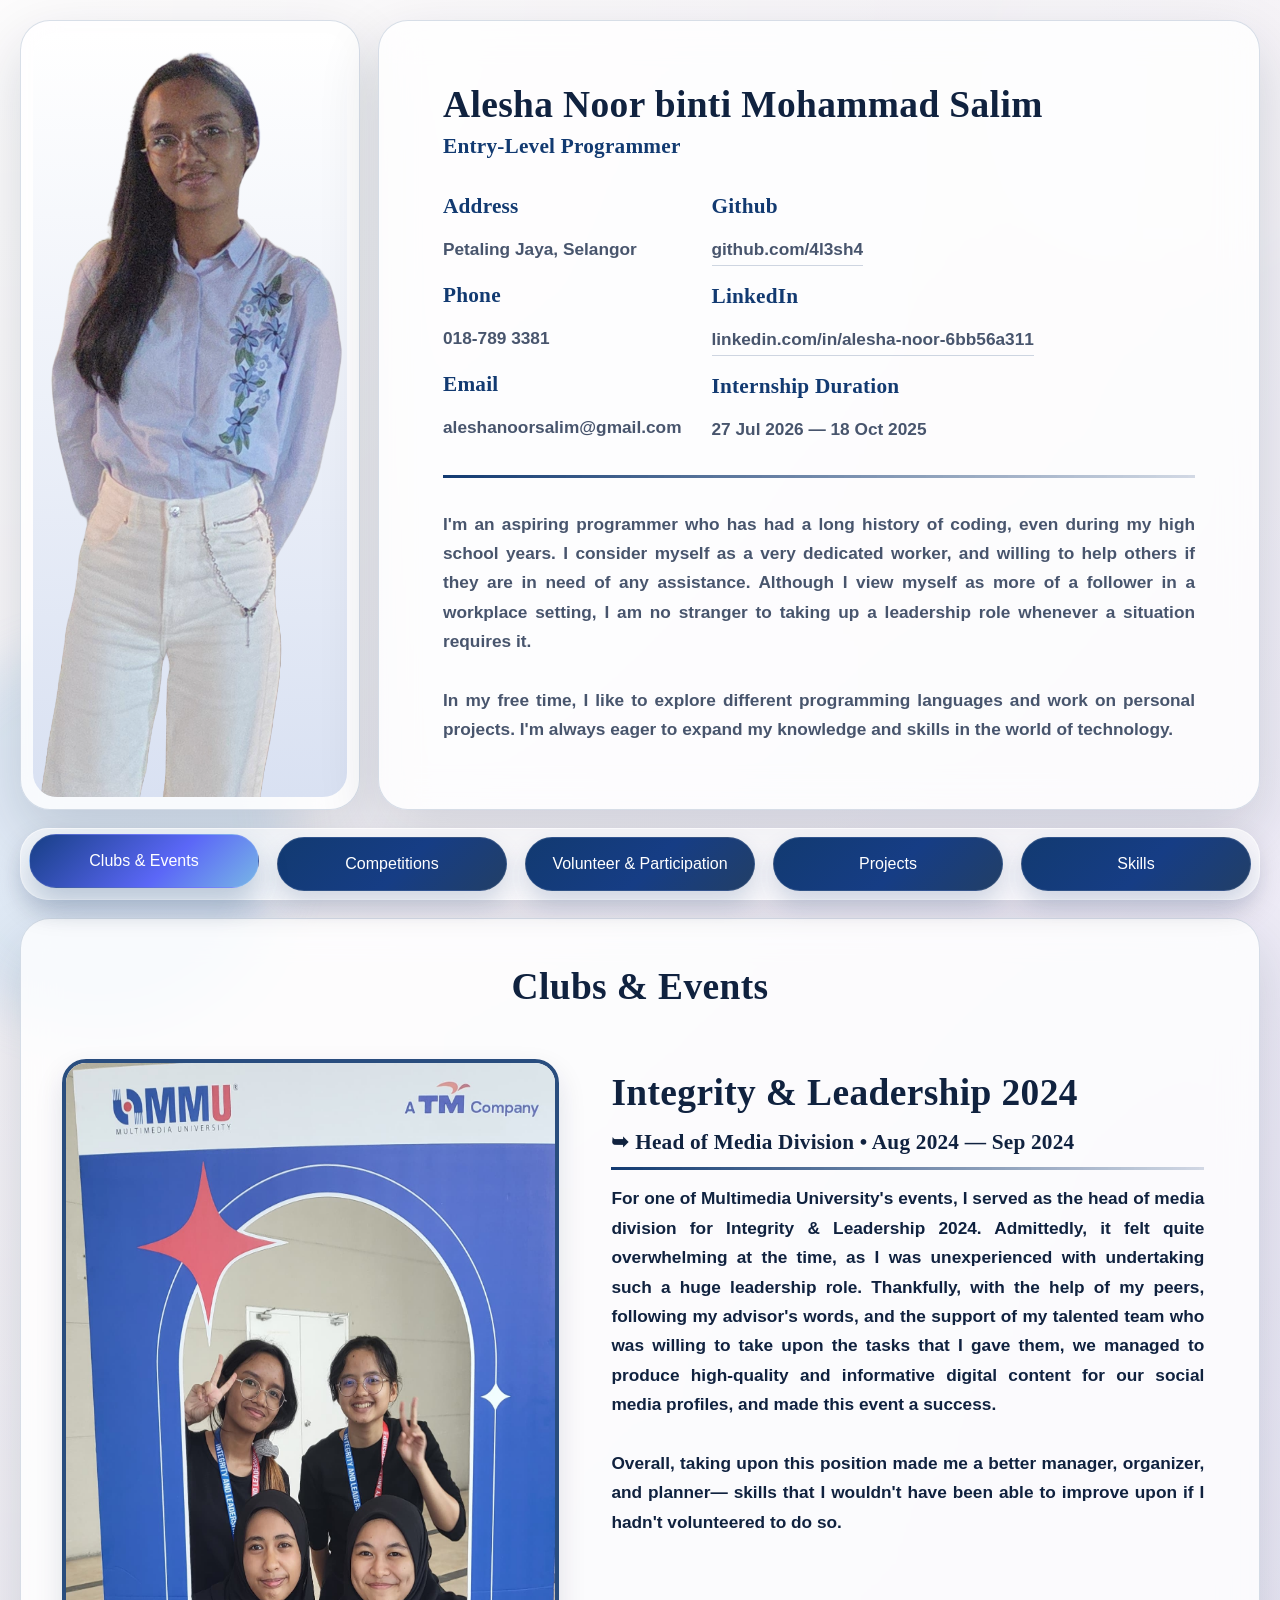
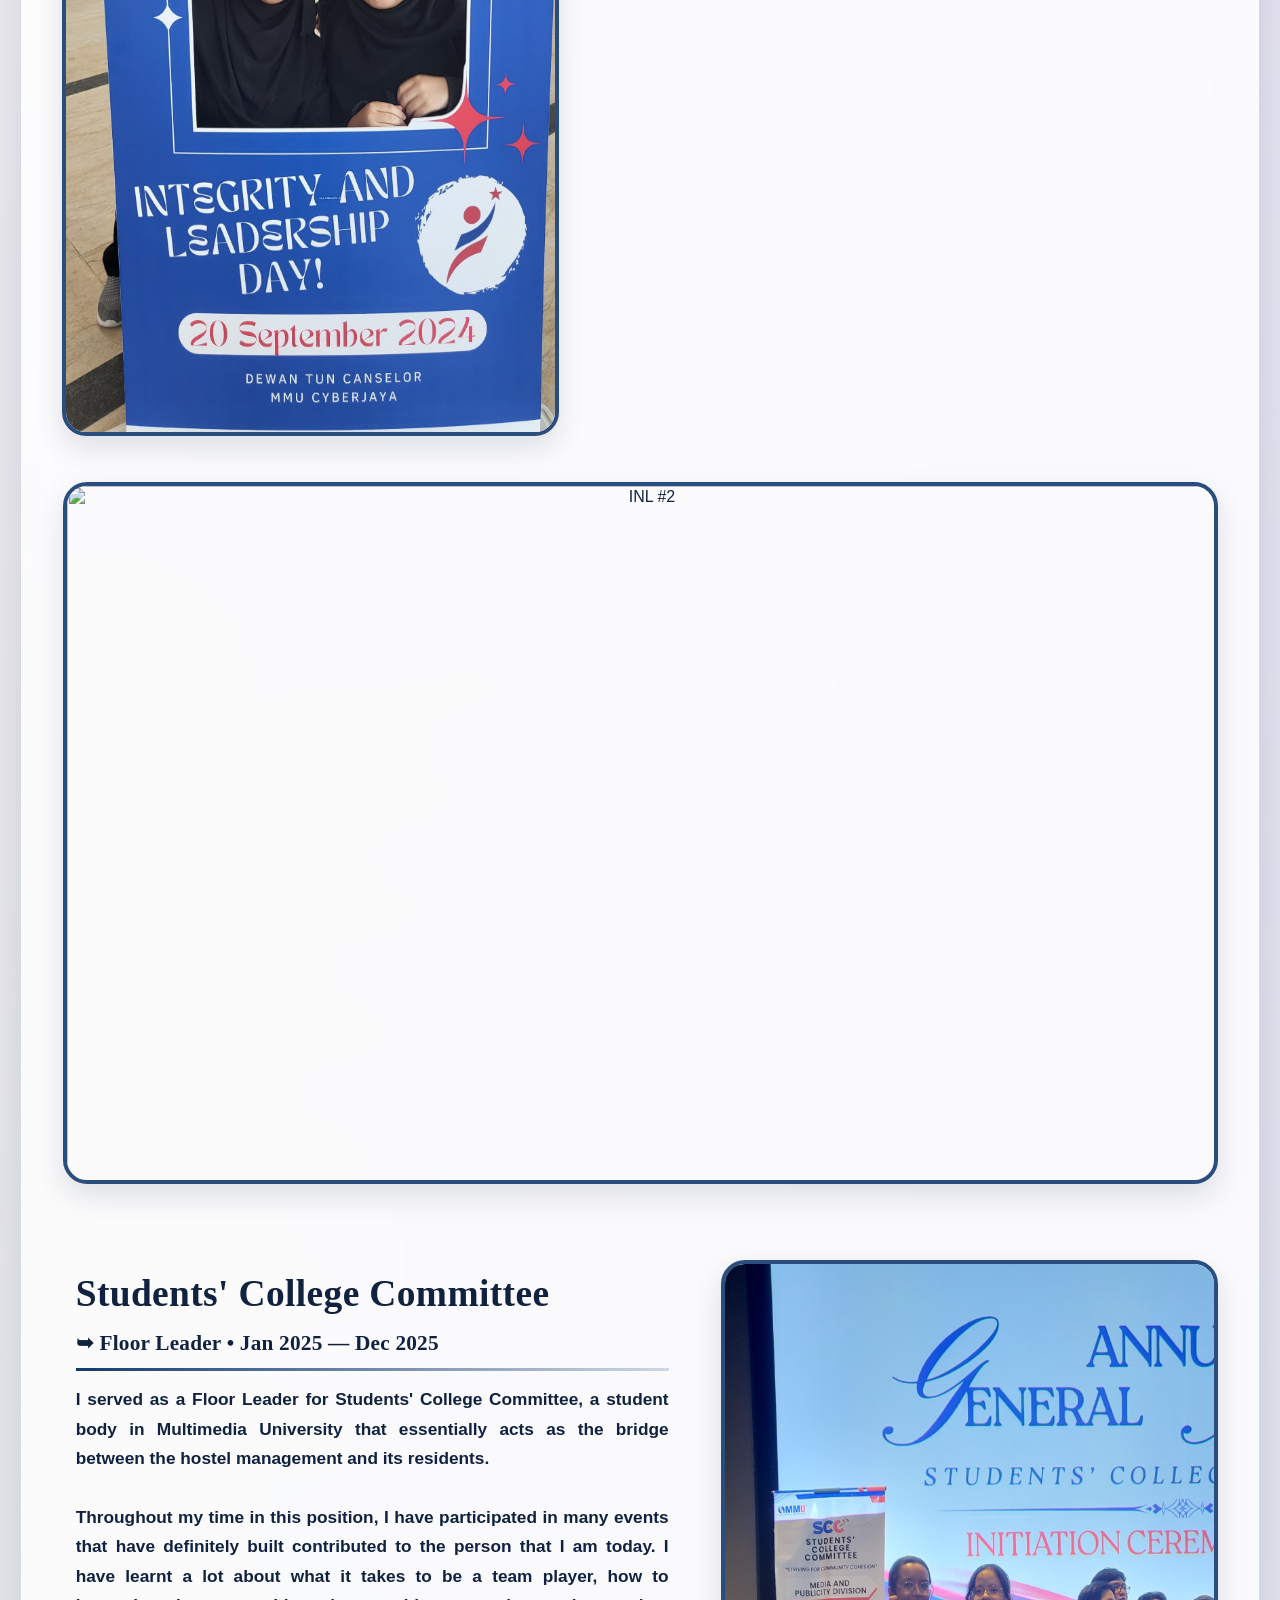
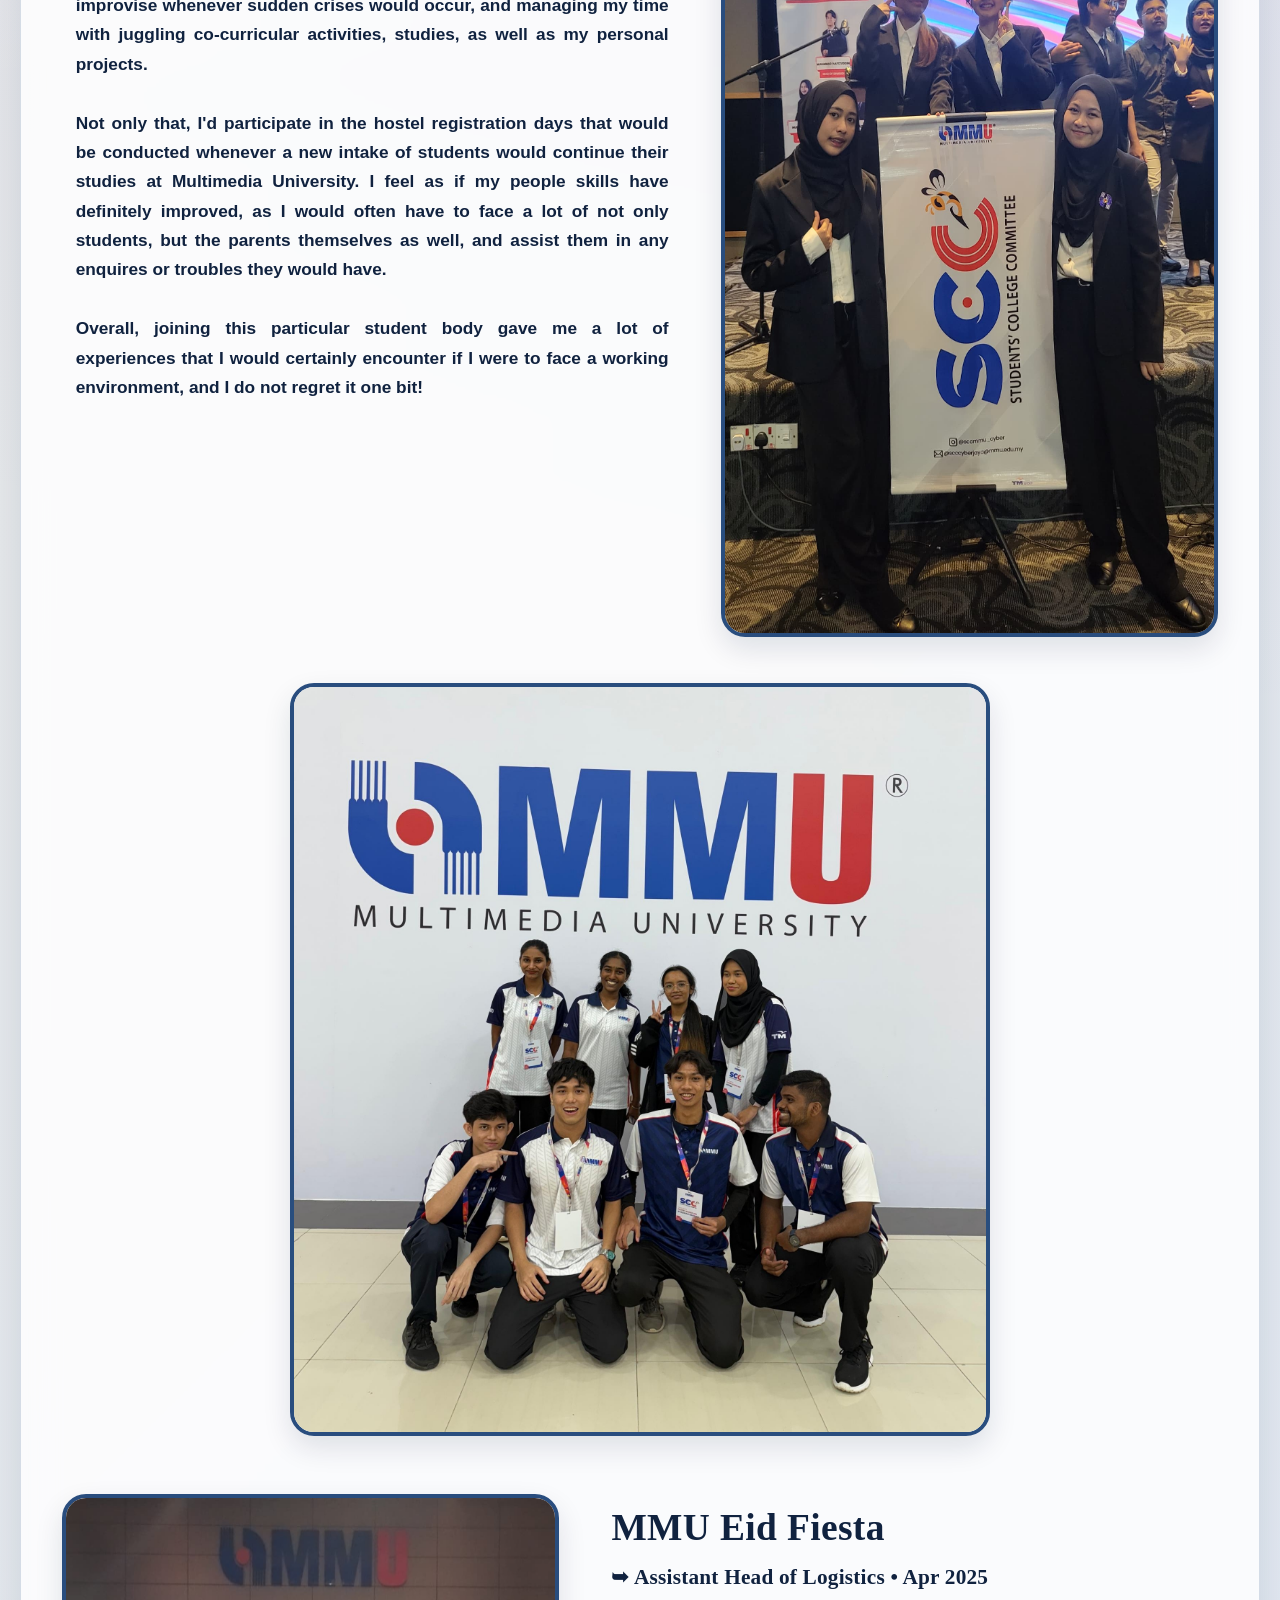
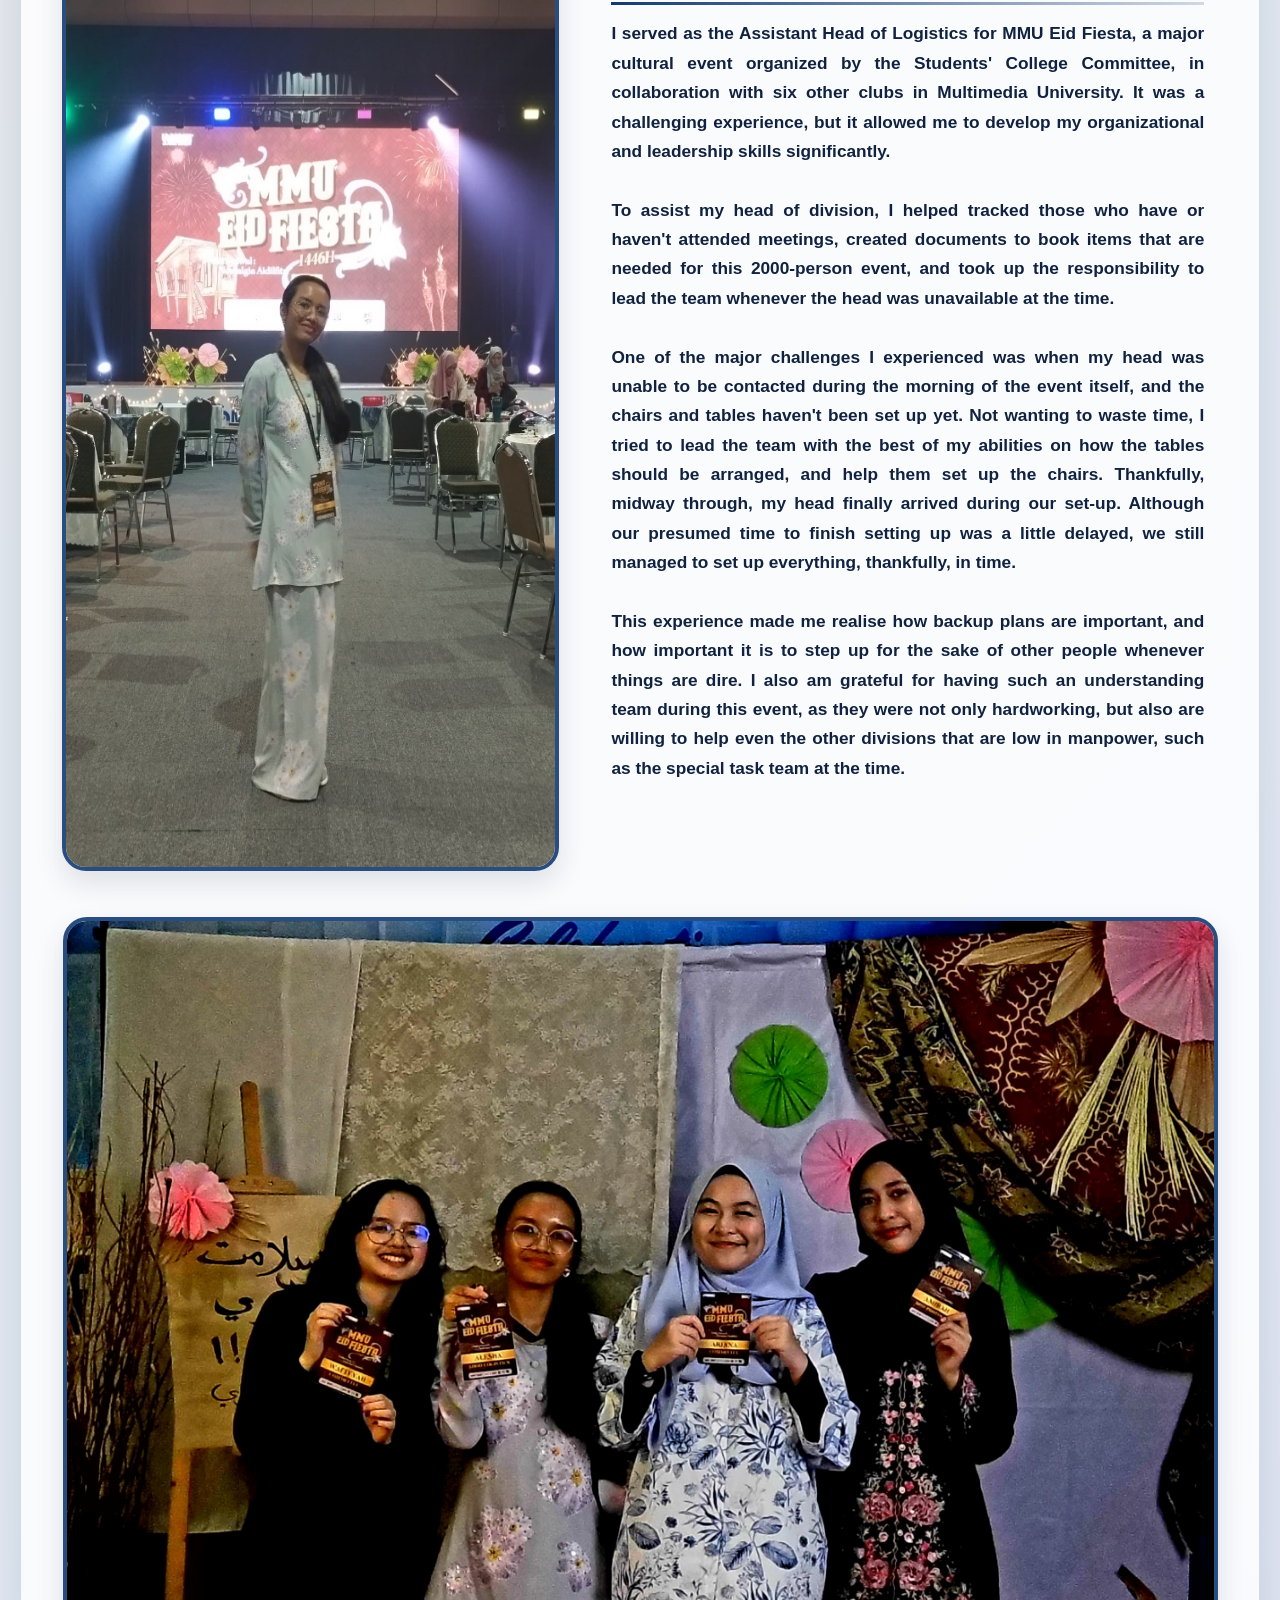
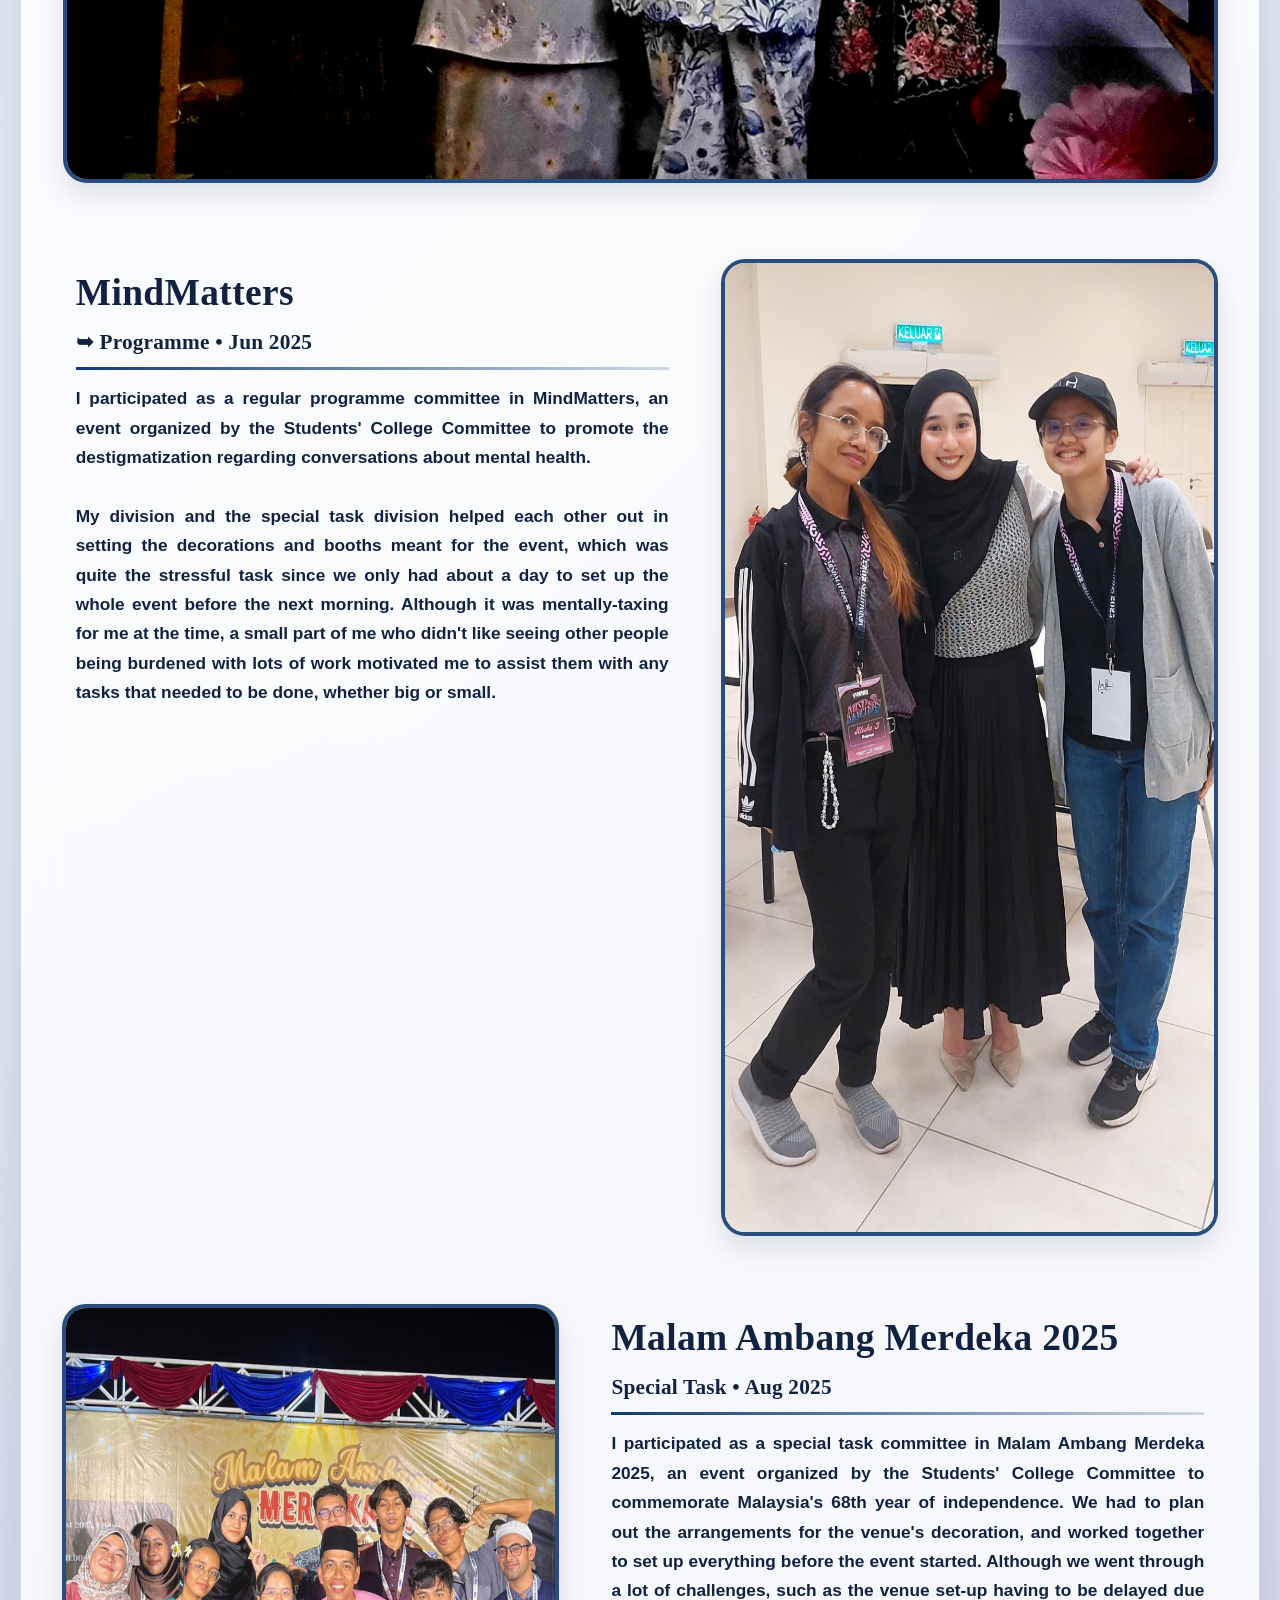
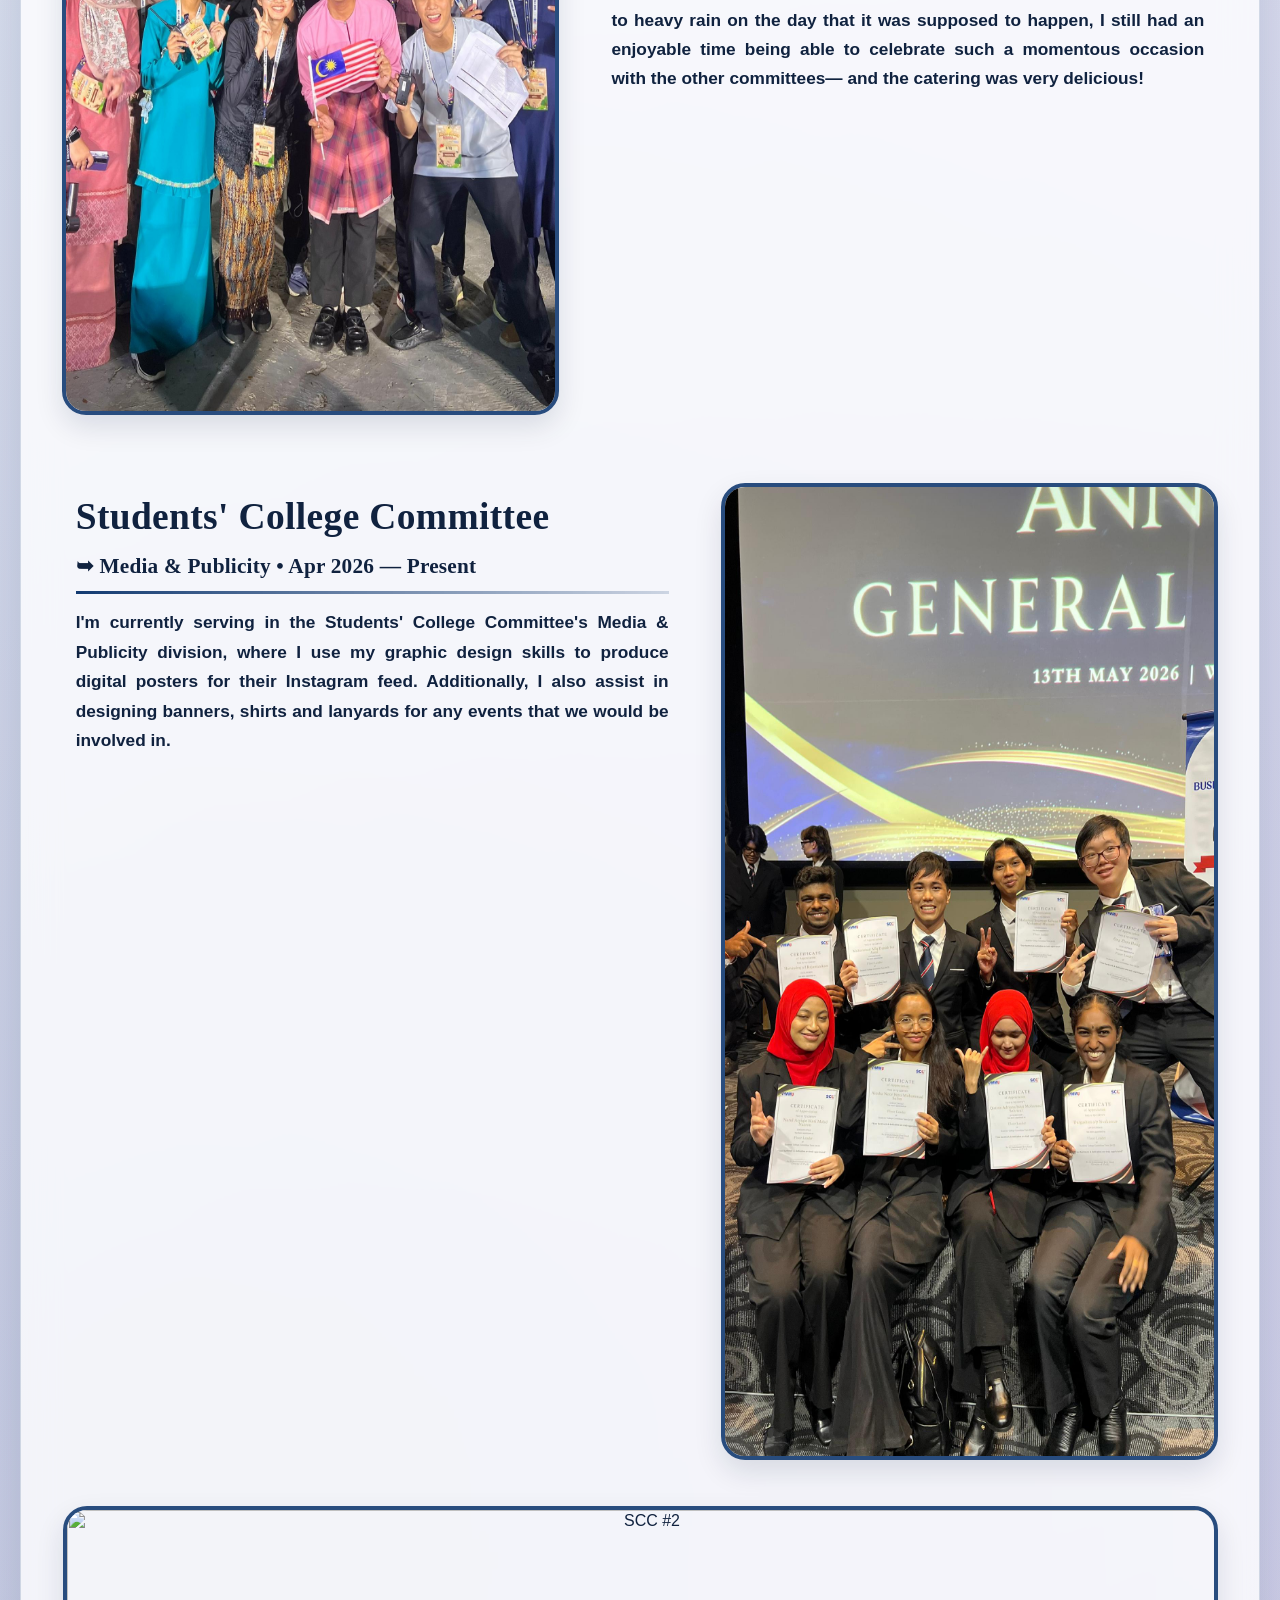
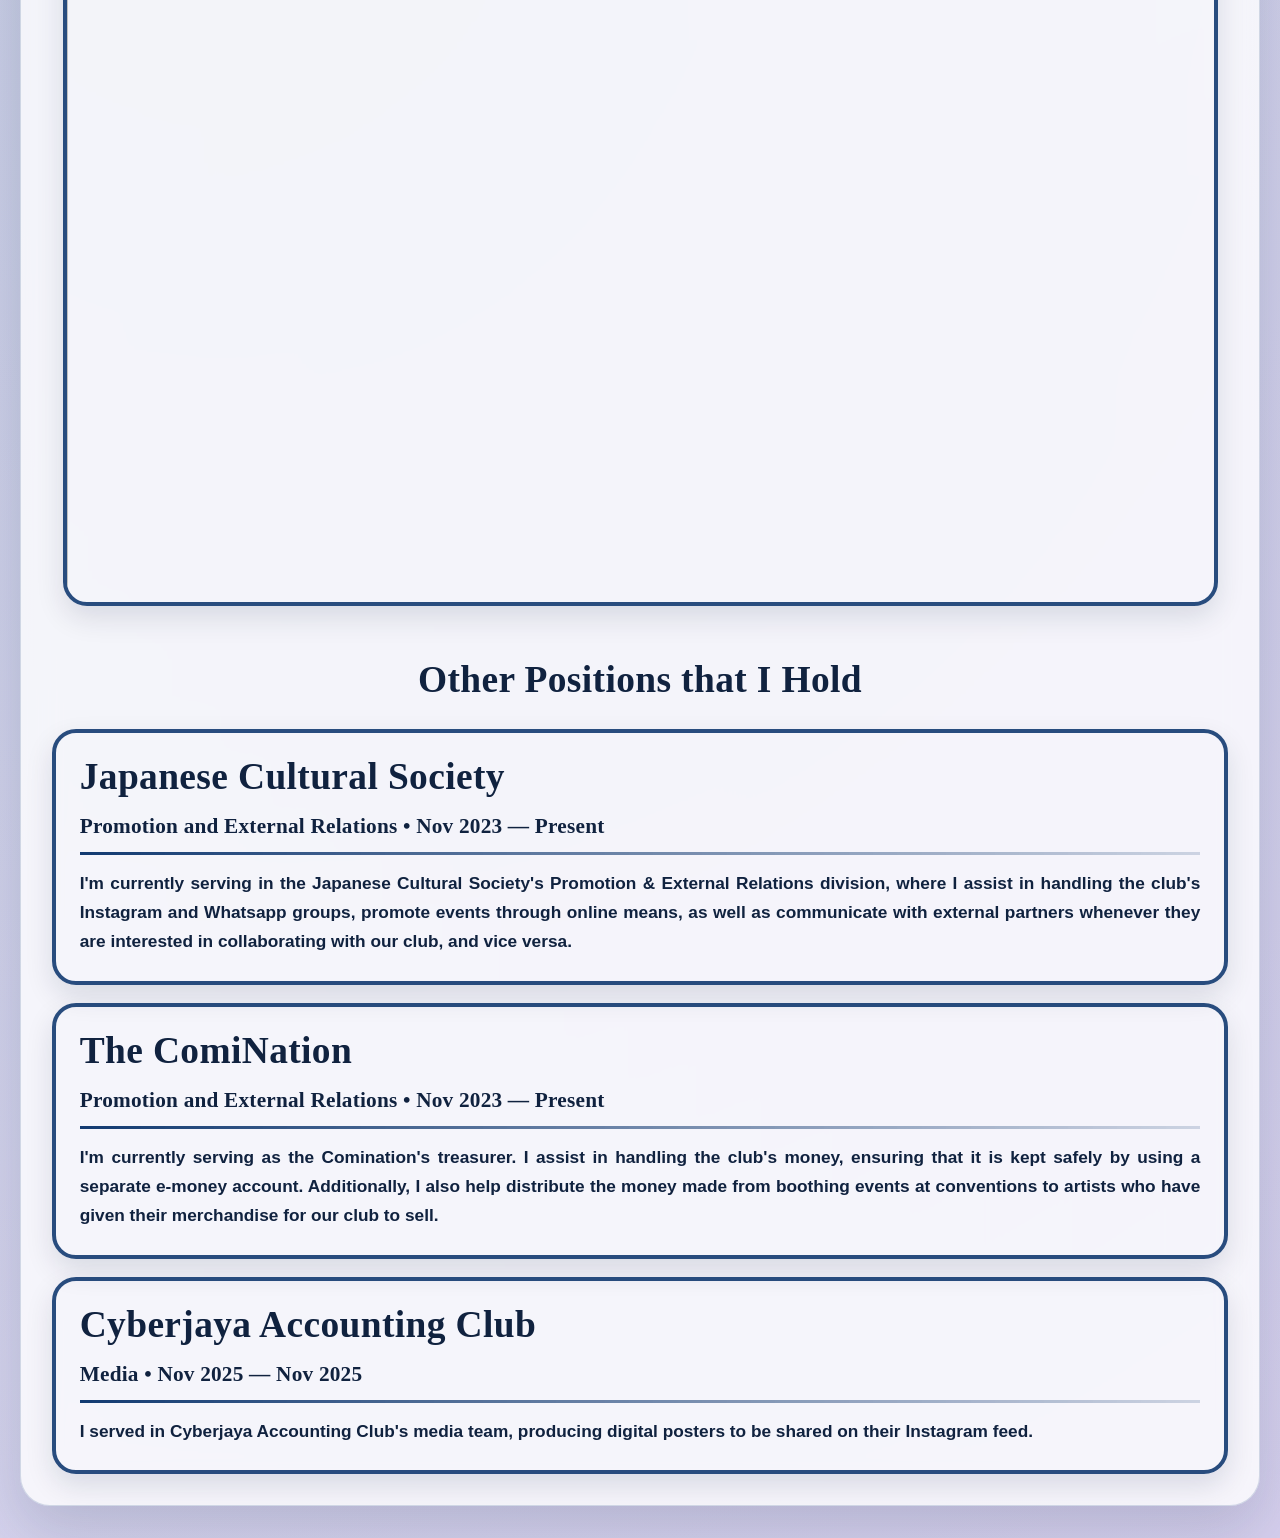
==== commit 749c47ca: "Grammer stuff." ====
--- a/index.html
+++ b/index.html
@@ -41,7 +41,7 @@
                 <hr>
                 <br>
                 <h3>
-                    I'm an aspiring programmer who has had a long history of coding even during my high school years. I consider myself as a very dedicated worker, and willing to help others if they are in need of any assistance. Although I consider myself as more of a follower in a workplace setting, I am no stranger to taking up a leadership role whenever a situation requires it.
+                    I'm an aspiring programmer who has had a long history of coding, even during my high school years. I consider myself as a very dedicated worker, and willing to help others if they are in need of any assistance. Although I view myself as more of a follower in a workplace setting, I am no stranger to taking up a leadership role whenever a situation requires it.
                     <br><br>
                     In my free time, I like to explore different programming languages and work on personal projects. I'm always eager to expand my knowledge and skills in the world of technology.
                 </h3>
@@ -229,7 +229,7 @@
                 </div>
             </div>
             <br><br>
-            <img src="img/raya_2.jpeg" alt="RAYA #2" id="raya-2" class="blue-border">
+            <img src="img/RAYA_2.jpeg" alt="RAYA #2" id="raya-2" class="blue-border">
             <br><br>
             <div class="flex-container">
                 <div class="box" id="box-4">
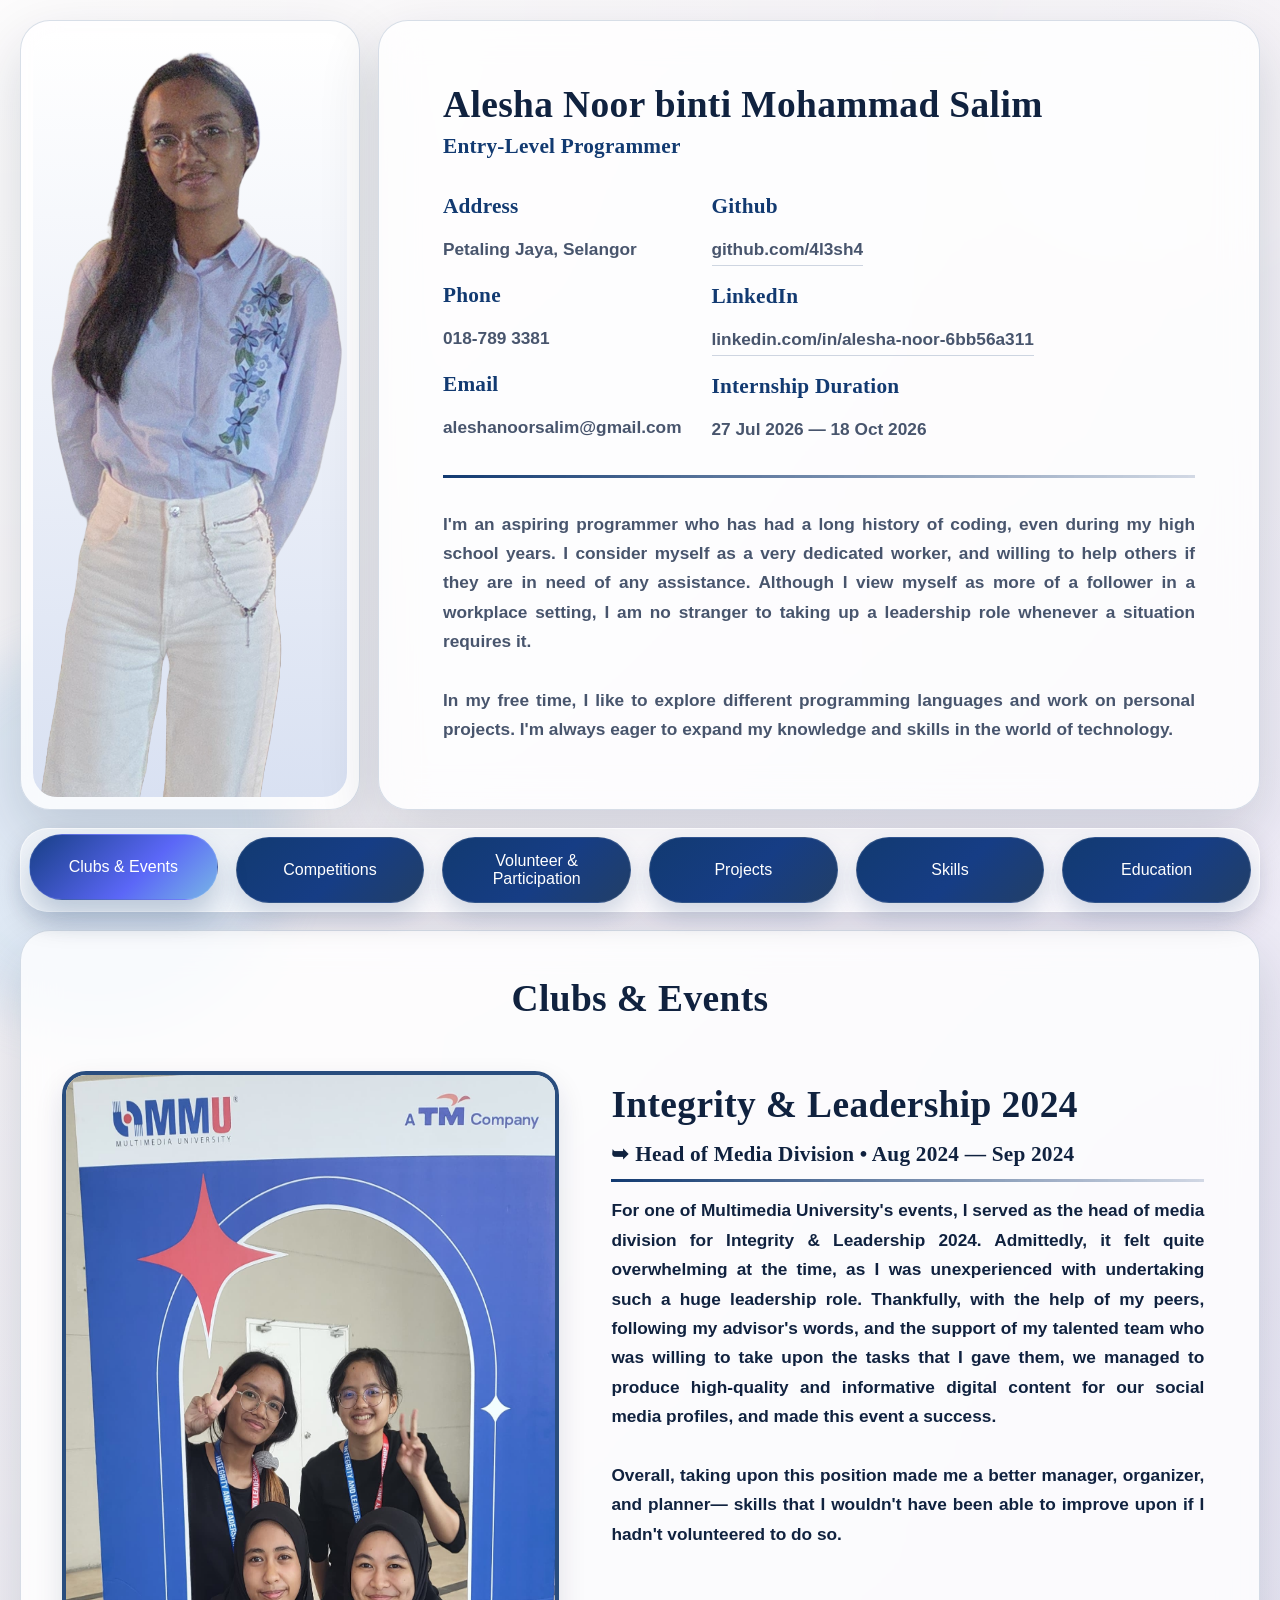
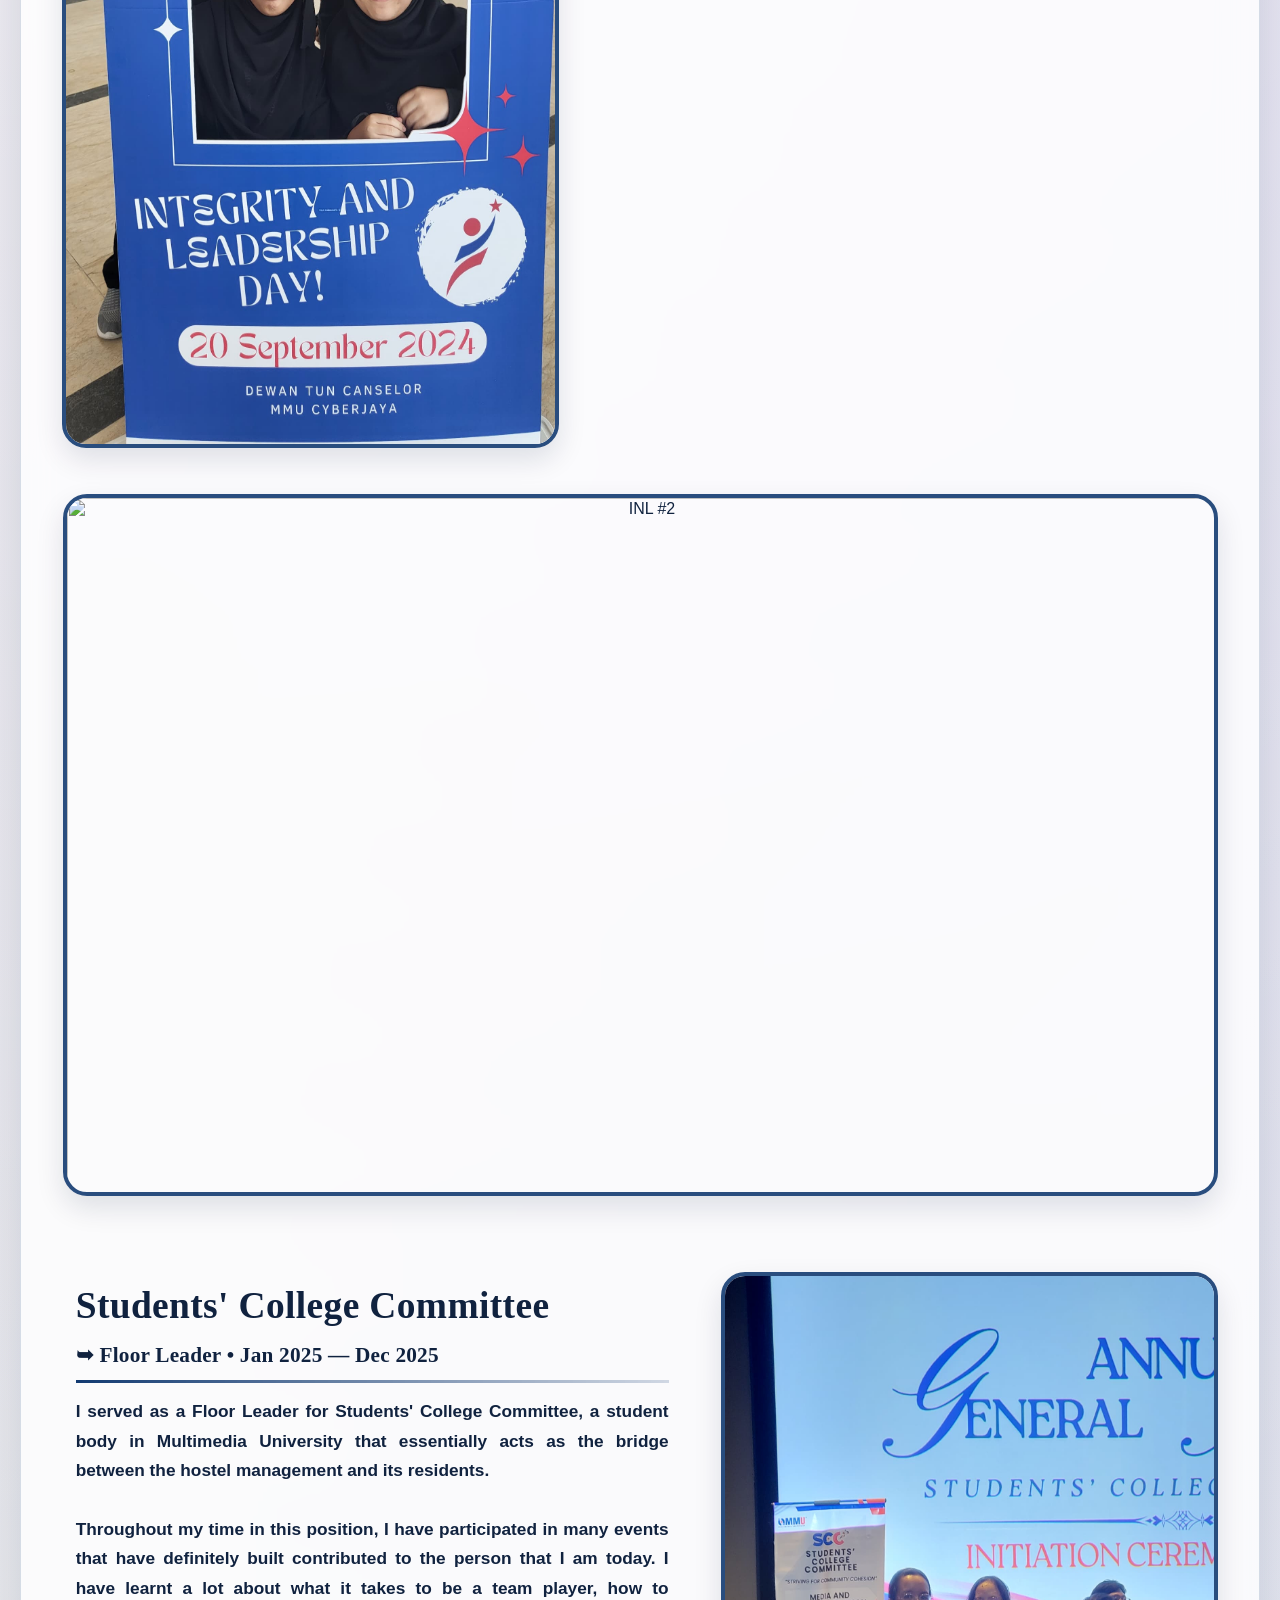
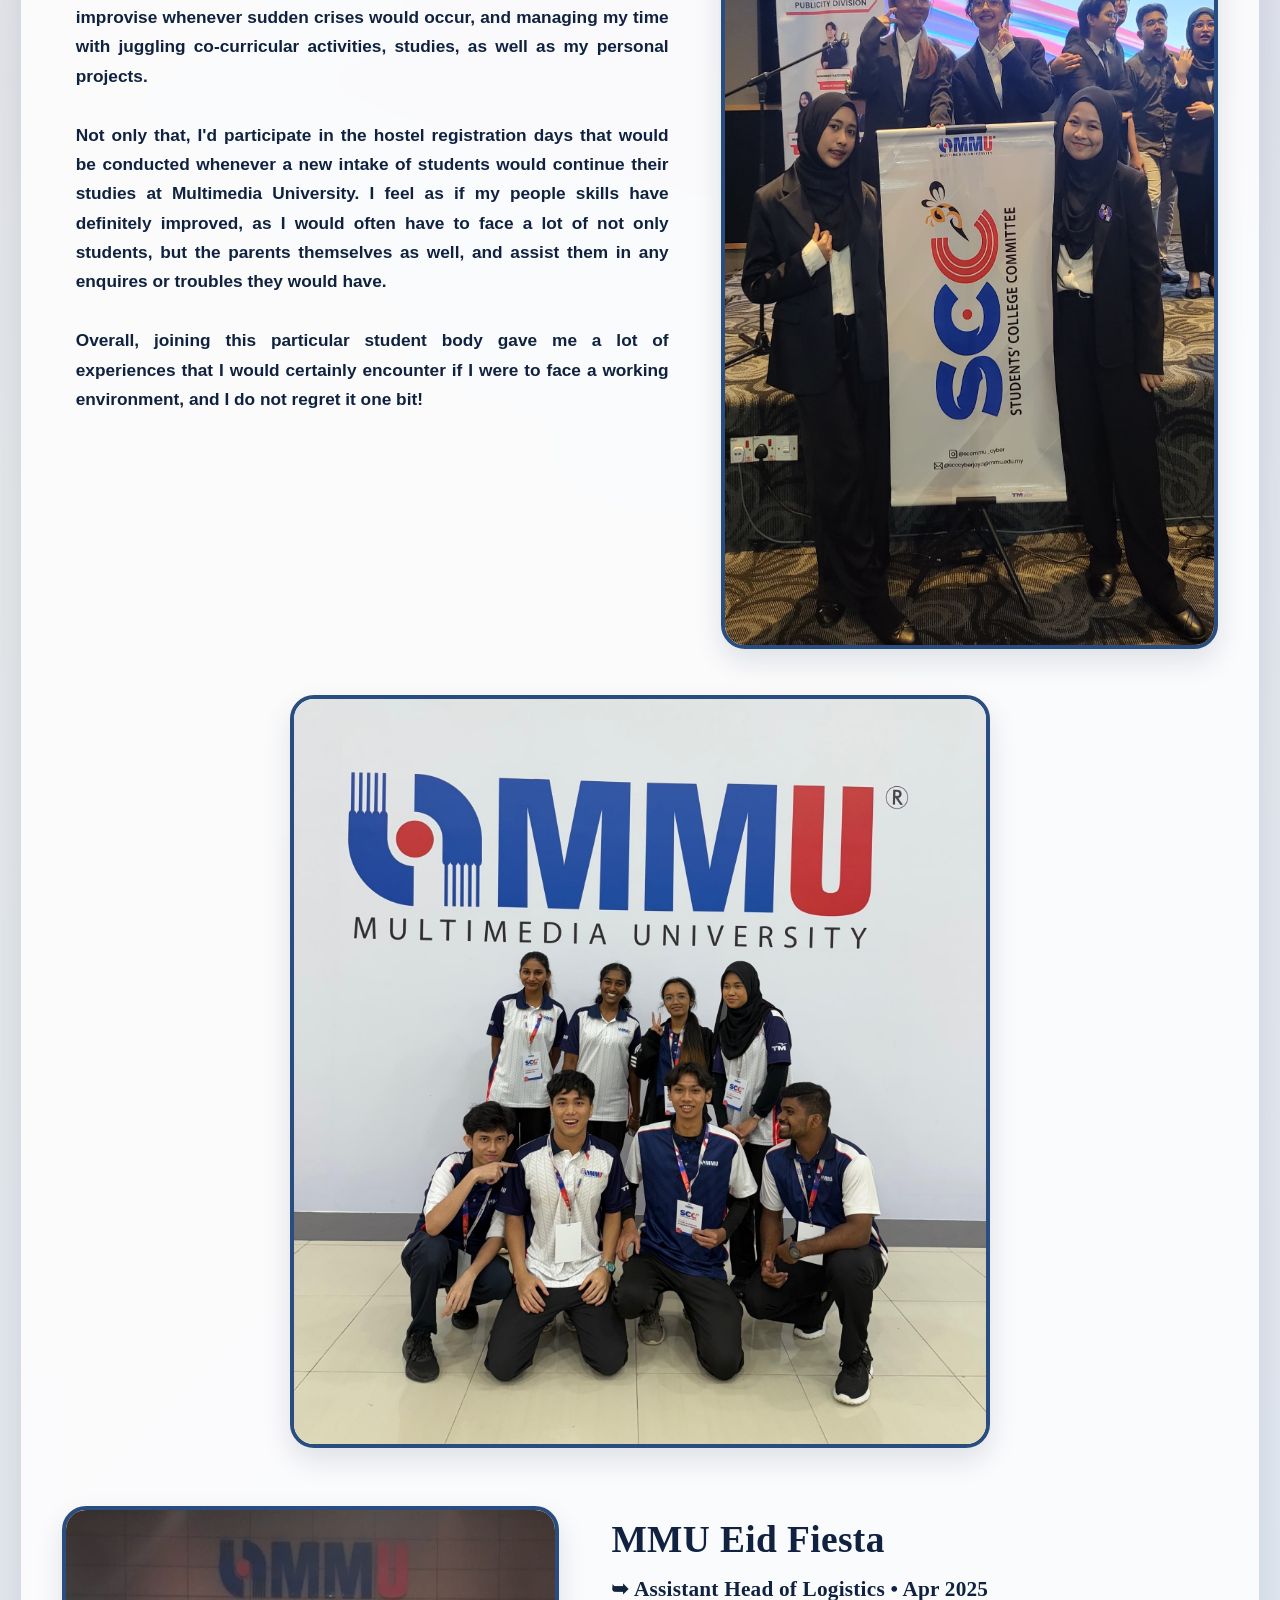
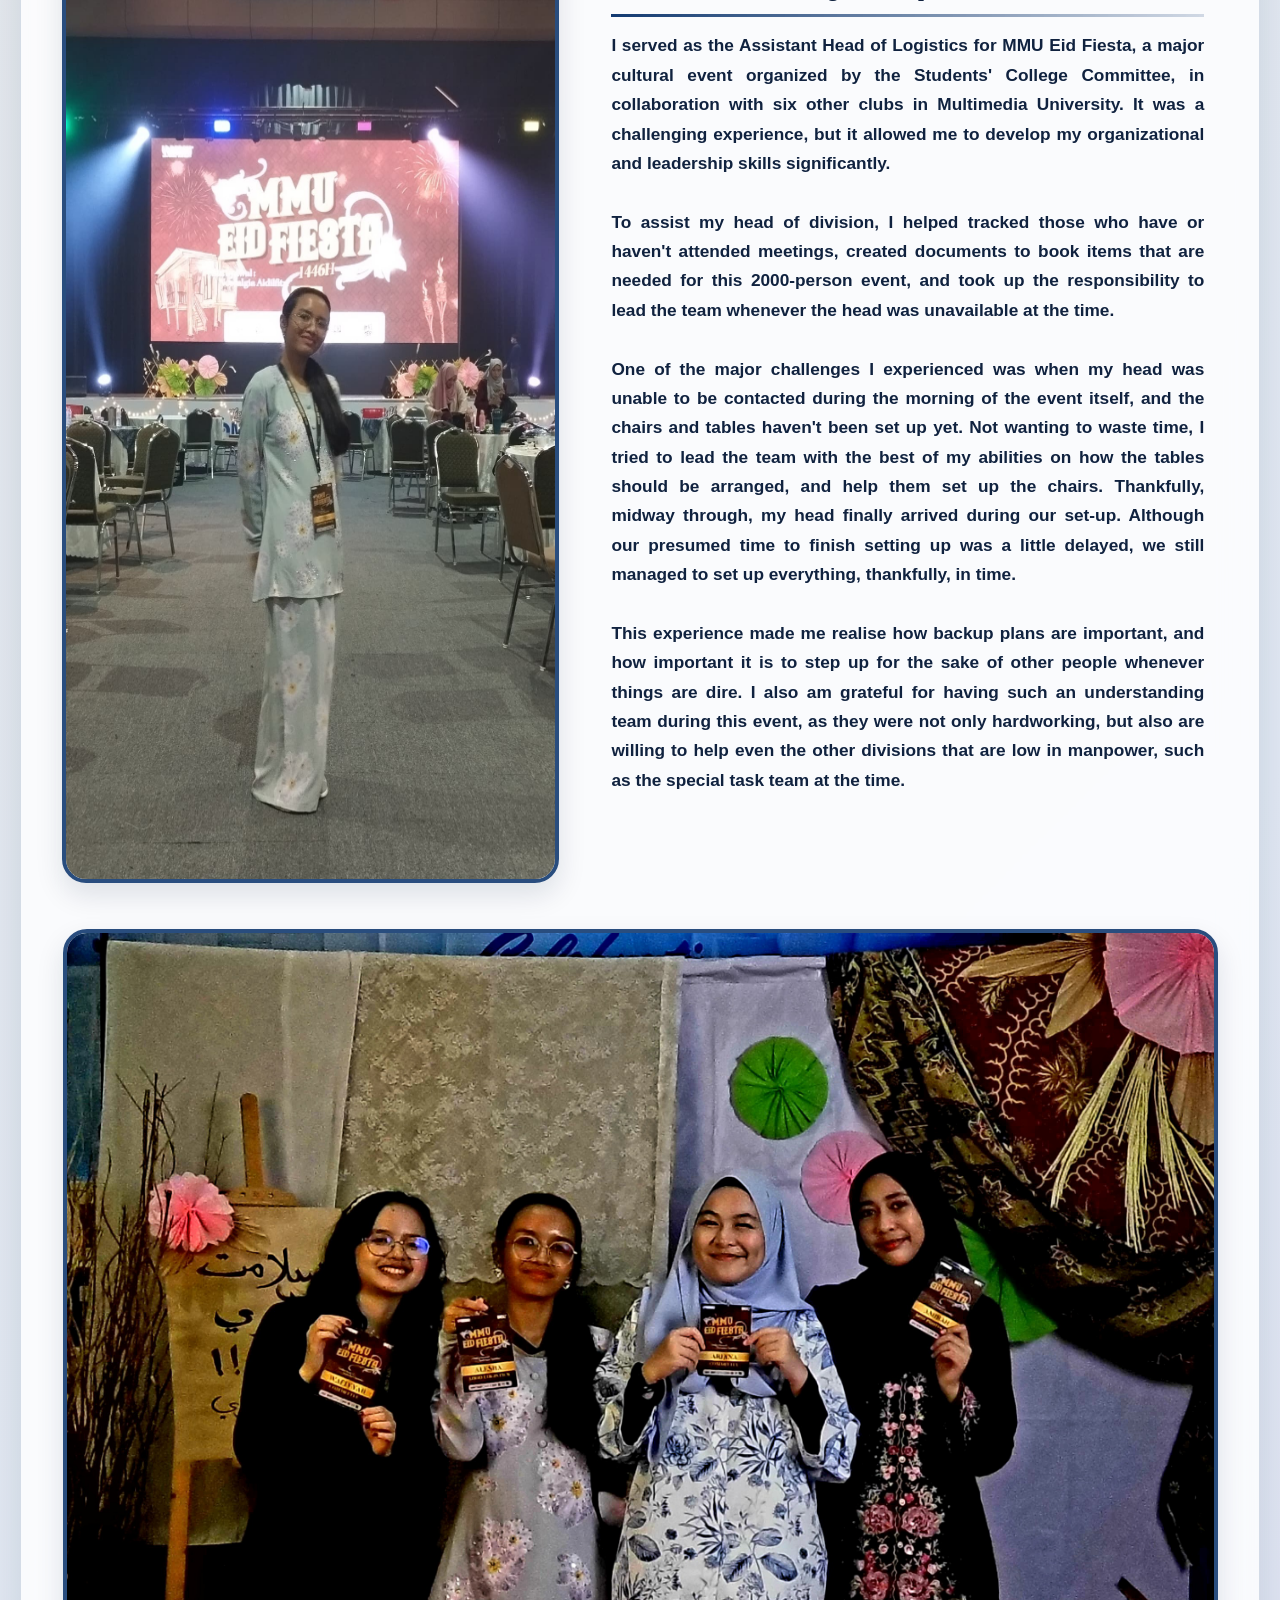
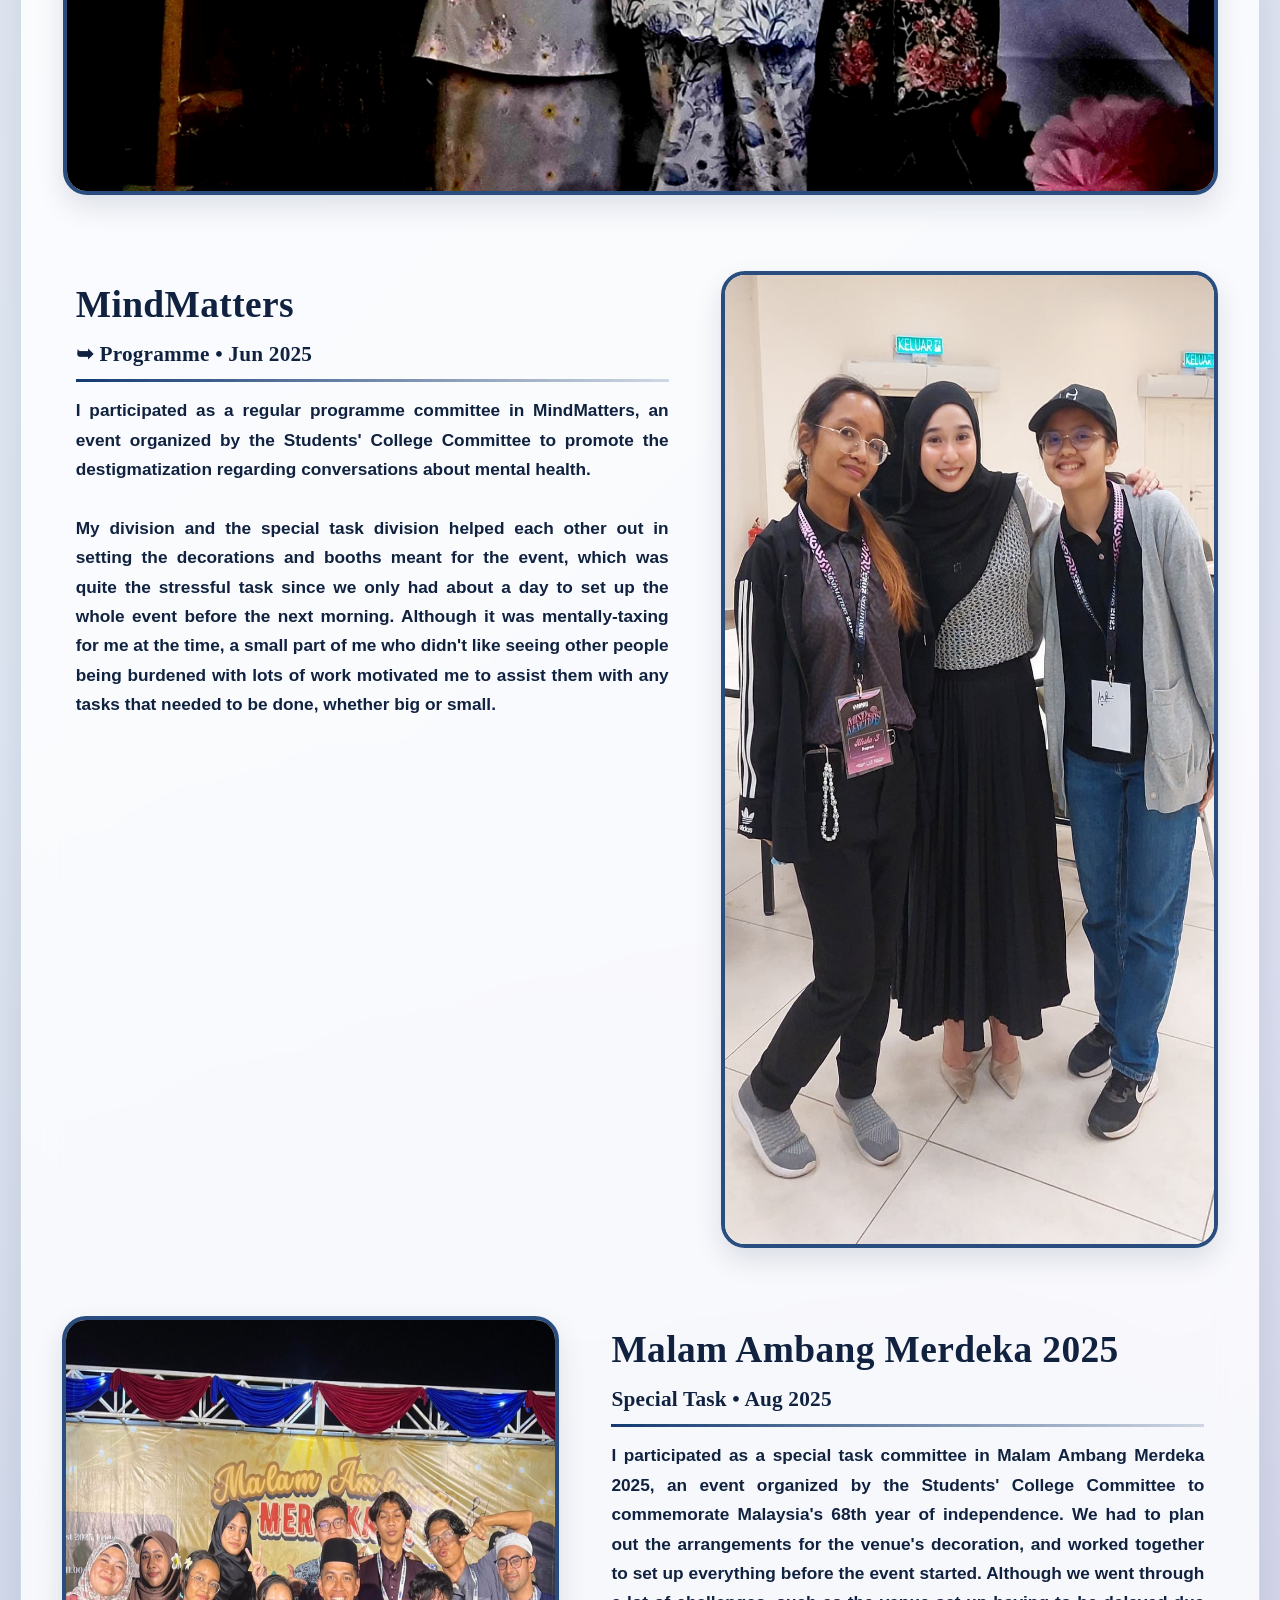
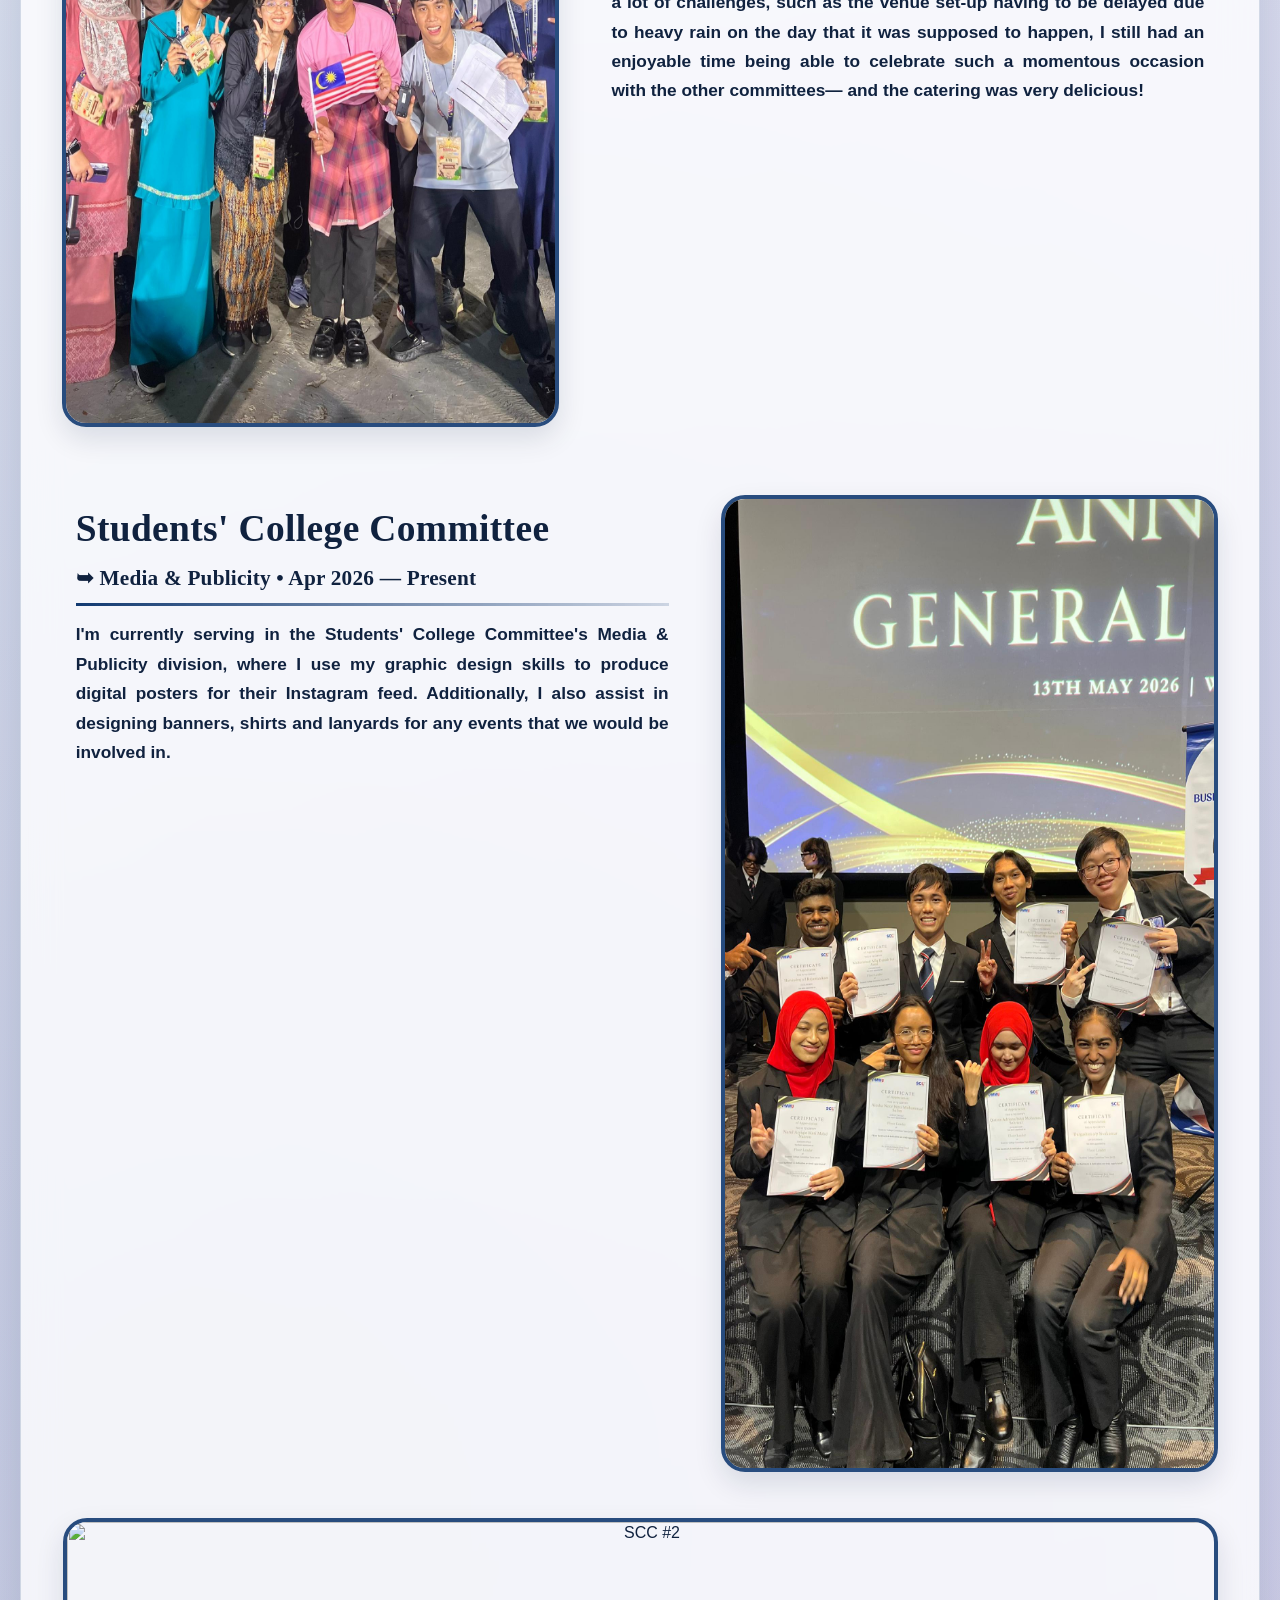
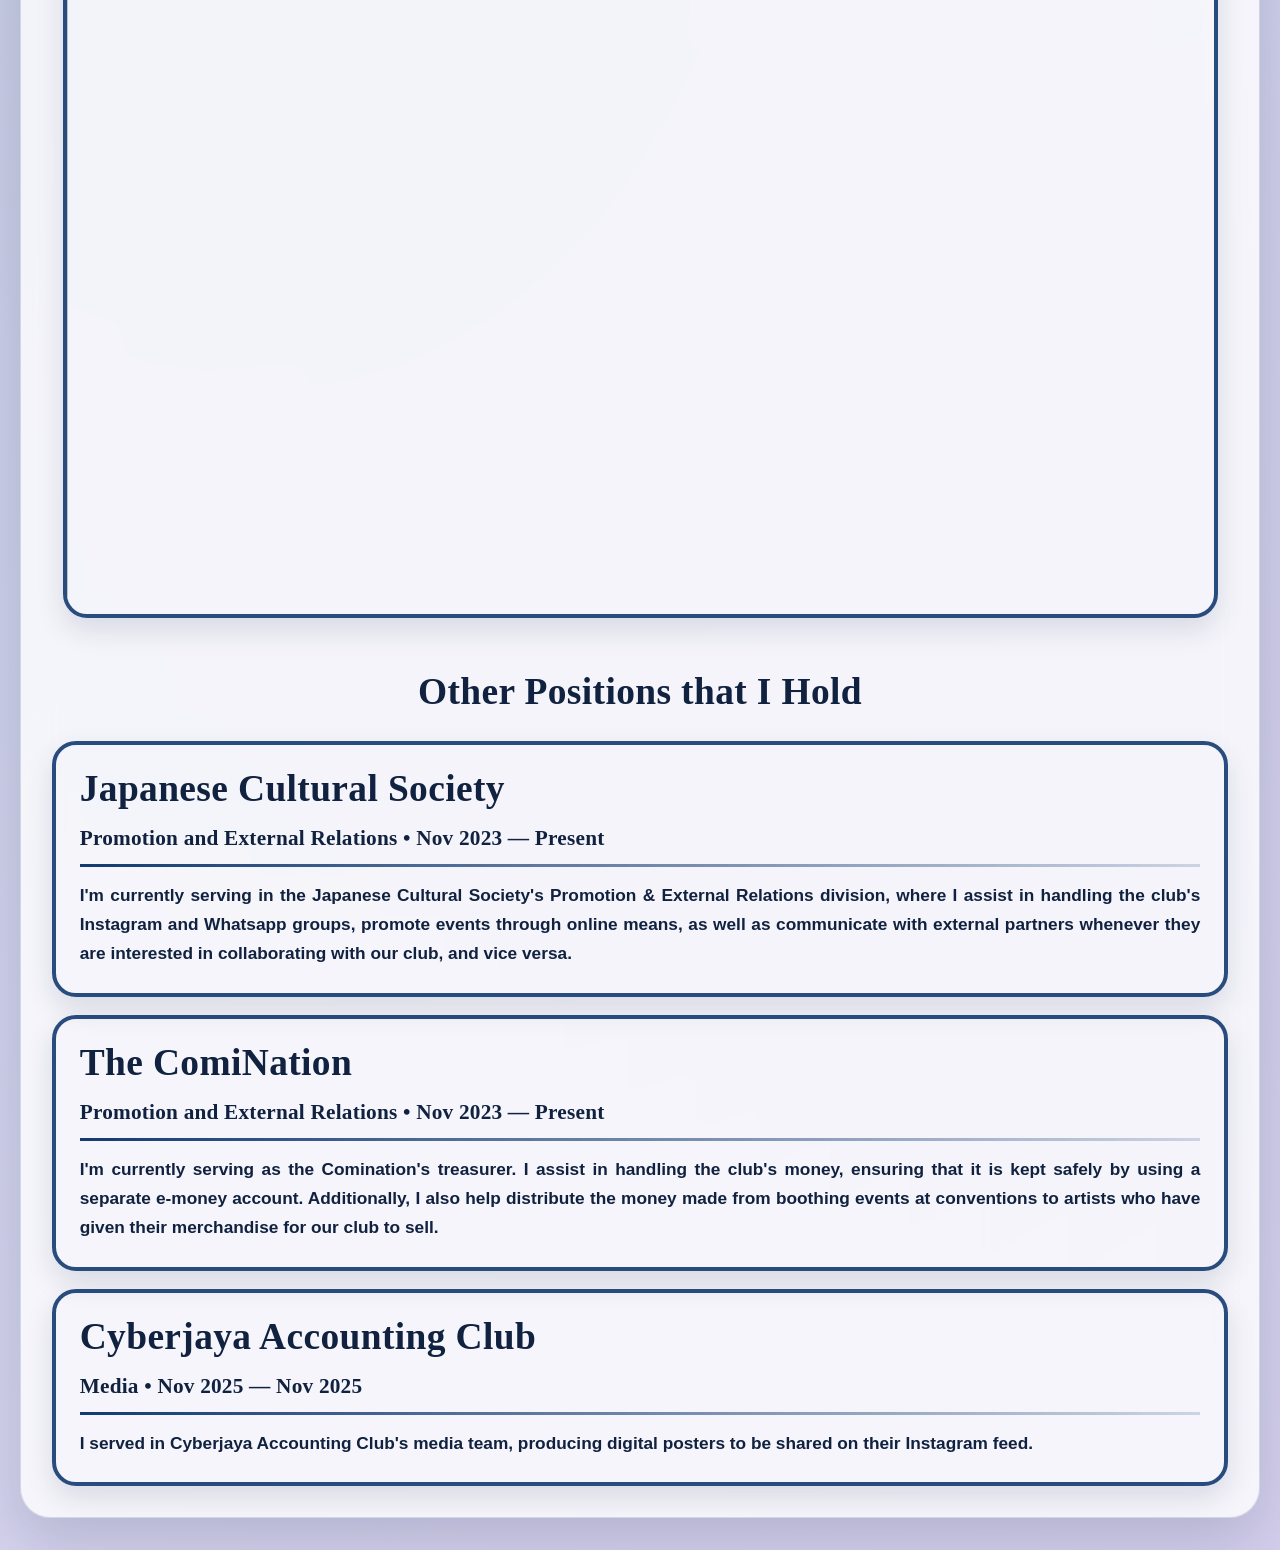
==== commit ff359430: "Fixed some stuff, added an education section." ====
--- a/index.html
+++ b/index.html
@@ -34,7 +34,7 @@
                         <a href="https://linkedin.com/in/alesha-noor-6bb56a311" target="_blank"><h3>linkedin.com/in/alesha-noor-6bb56a311</h3></a>
                         <br><br>
                         <h2>Internship Duration</h2>
-                        <h3>27 Jul 2026 — 18 Oct 2025</h3>
+                        <h3>27 Jul 2026 — 18 Oct 2026</h3>
                     </div>
                 </div>
                 <br>
@@ -53,6 +53,7 @@
             <div class="box-tab" onclick="showSection('myDIV5', this)">Volunteer & Participation</div>
             <div class="box-tab" onclick="showSection('myDIV3', this)">Projects</div>
             <div class="box-tab" onclick="showSection('myDIV4', this)">Skills</div>
+            <div class="box-tab" onclick="showSection('myDIV6', this)">Education</div>
         </div>
         <div id="myDIV1" class="section-panel is-visible">
             <br>
@@ -461,6 +462,30 @@
                 </div>
             </div>
         </div>
+        <div id="myDIV6" class="section-panel is-hidden">
+            <br>
+            <h1>Education</h1>
+            <br>
+            <div class="box blue-border" id="box-4">
+                <h2>Bachelor of Computer Science (Honours) Specialisation in Software Engineering</h2>
+                <hr>
+                <h2>Multimedia University • Jul 2024 — Jul 2027</h2>
+                <br>
+                <h2>
+                    ➥ CGPA: 3.63
+                </h2>
+            </div>
+            <br>
+            <div class="box blue-border" id="box-4">
+                <h2>Foundation in Computing</h2>
+                <hr>
+                <h2>Multimedia University • Jul 2023 — Jul 2024</h2>
+                <br>
+                <h2>
+                    ➥ CGPA: 3.66
+                </h2>
+            </div>
+        </div>
     </center>
 </body>
 </html>
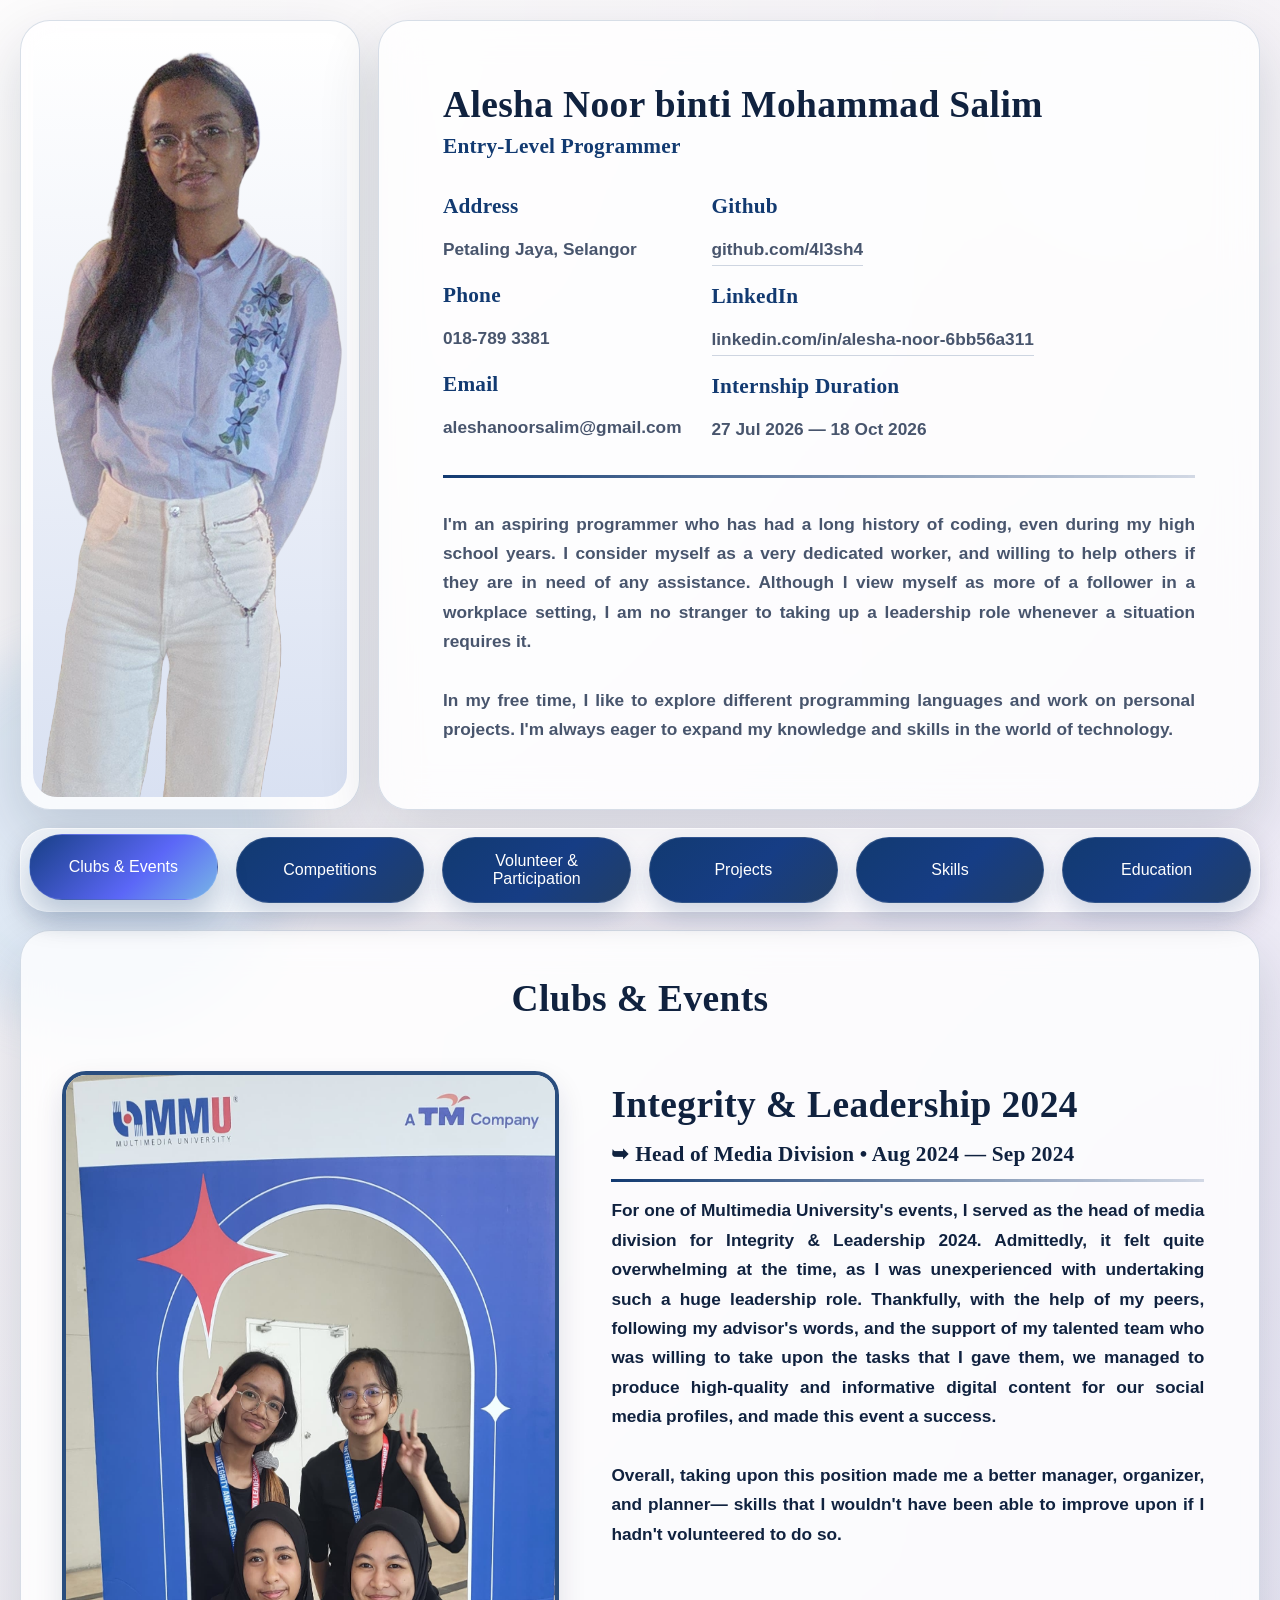
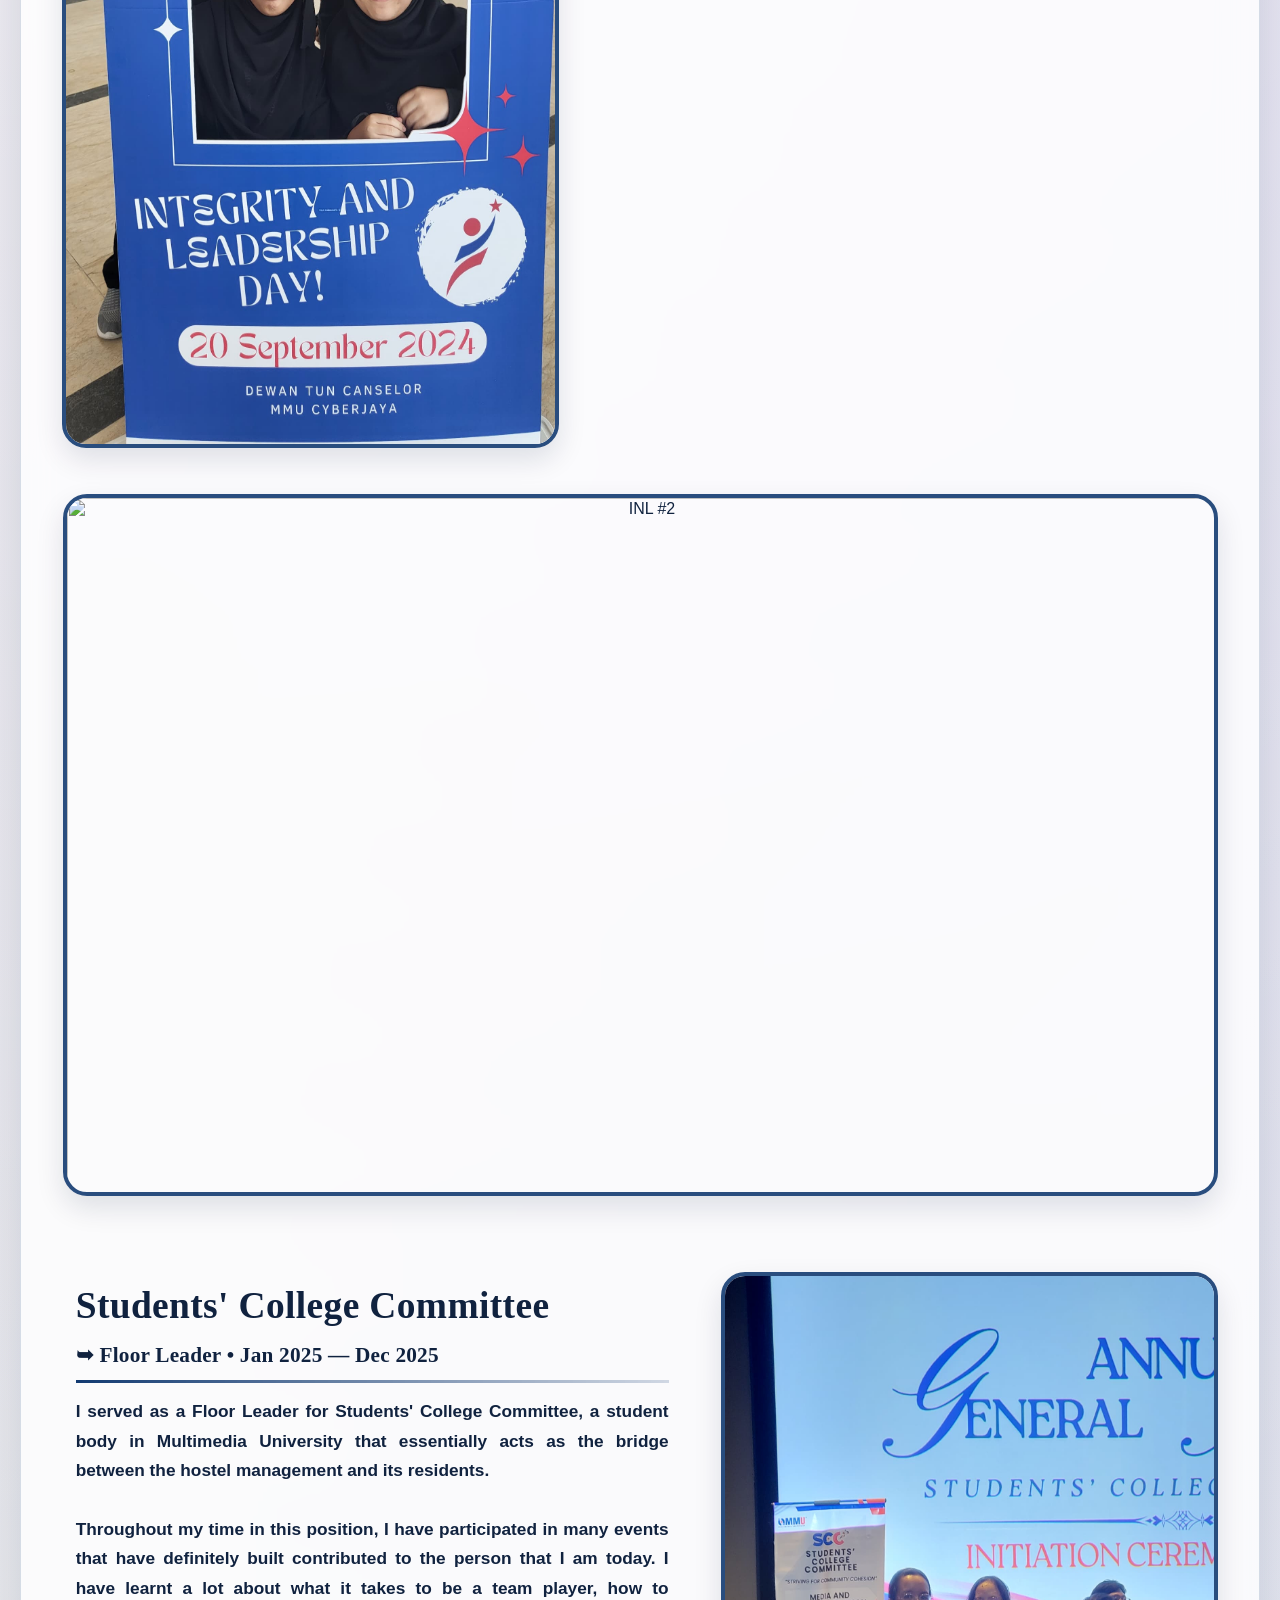
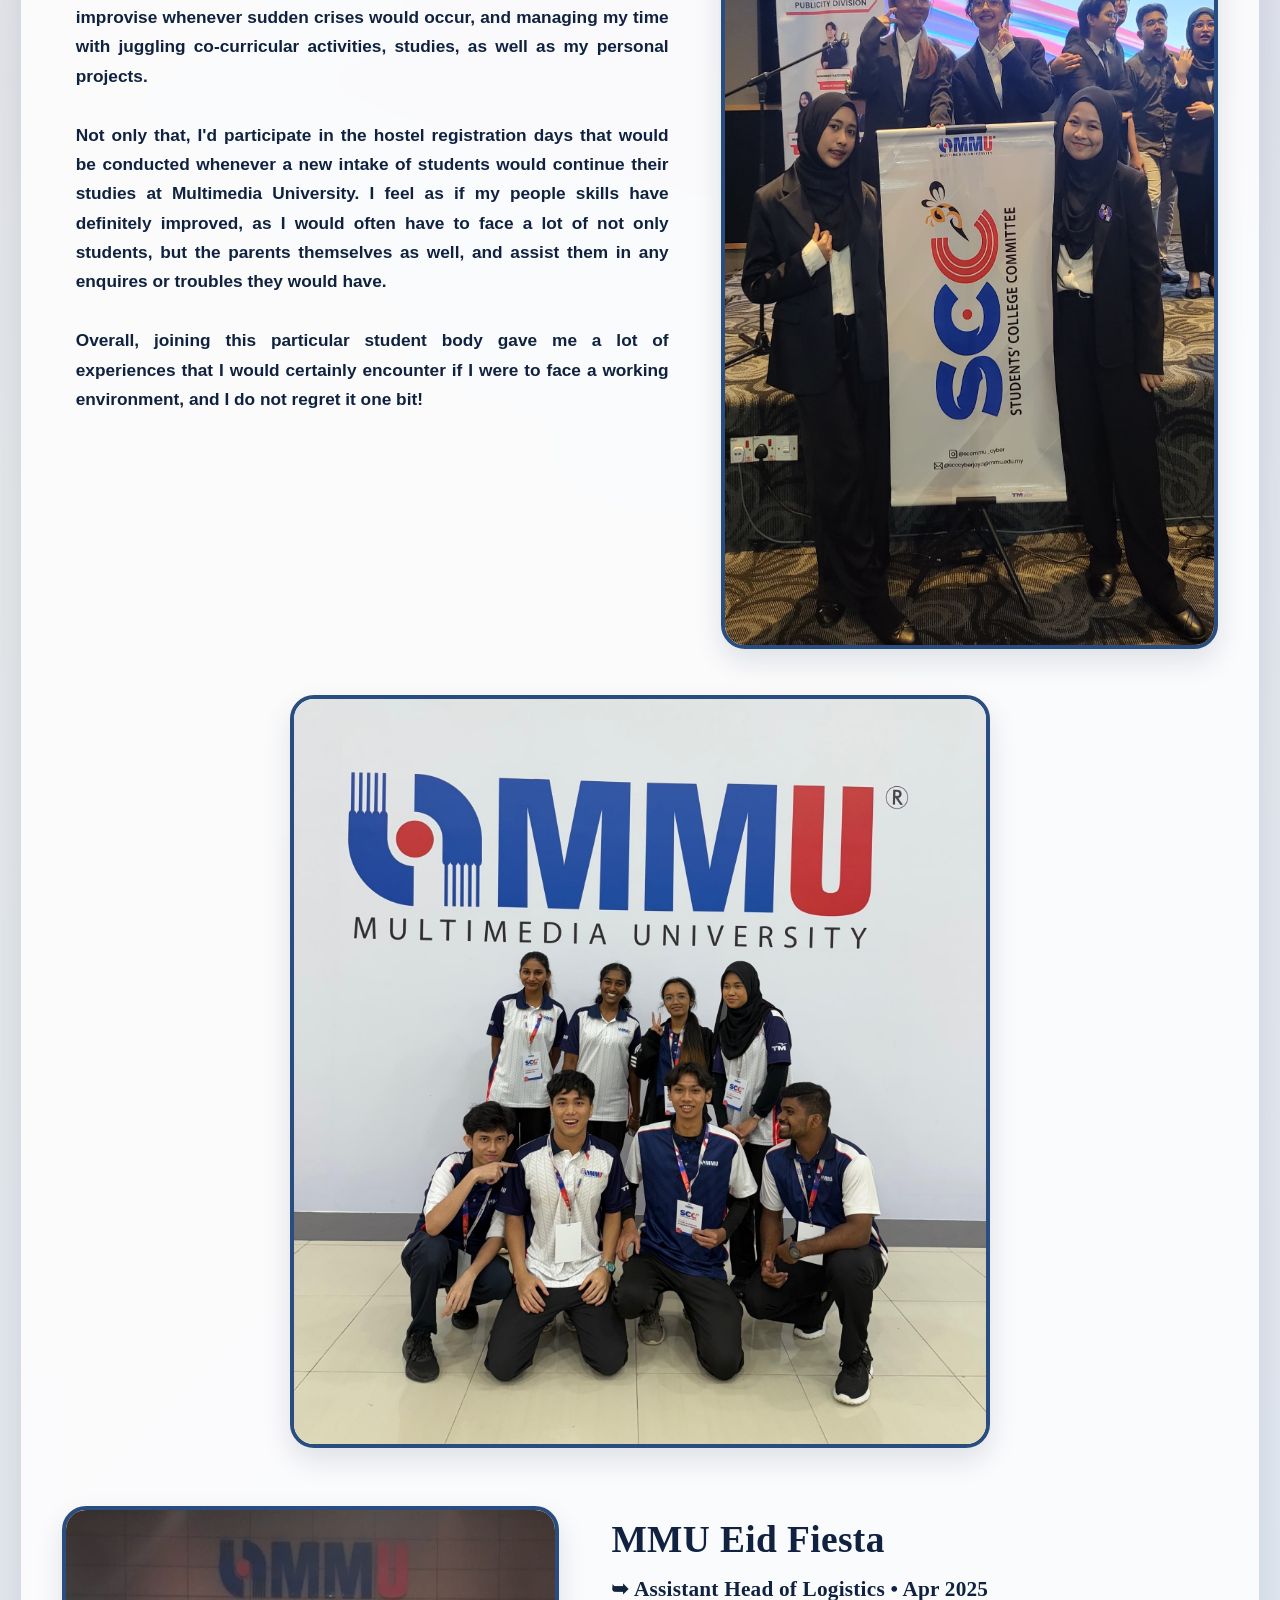
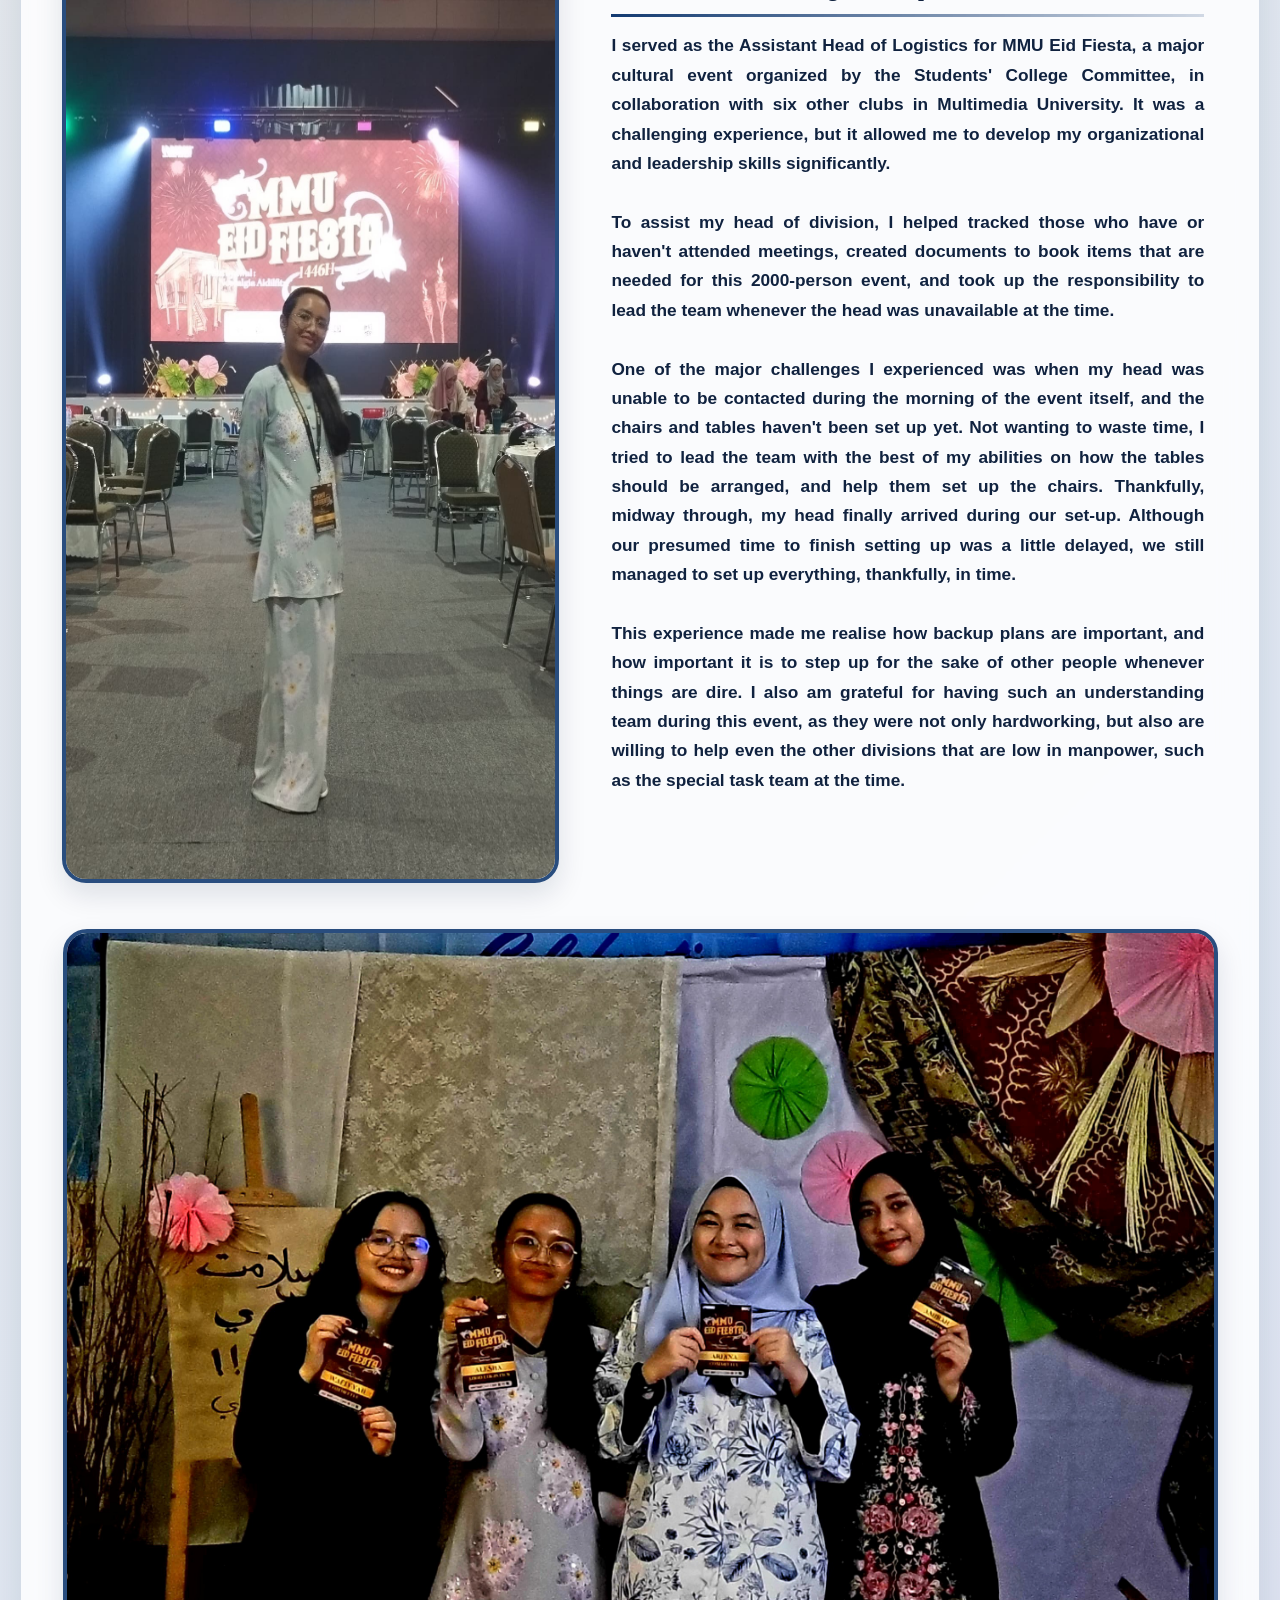
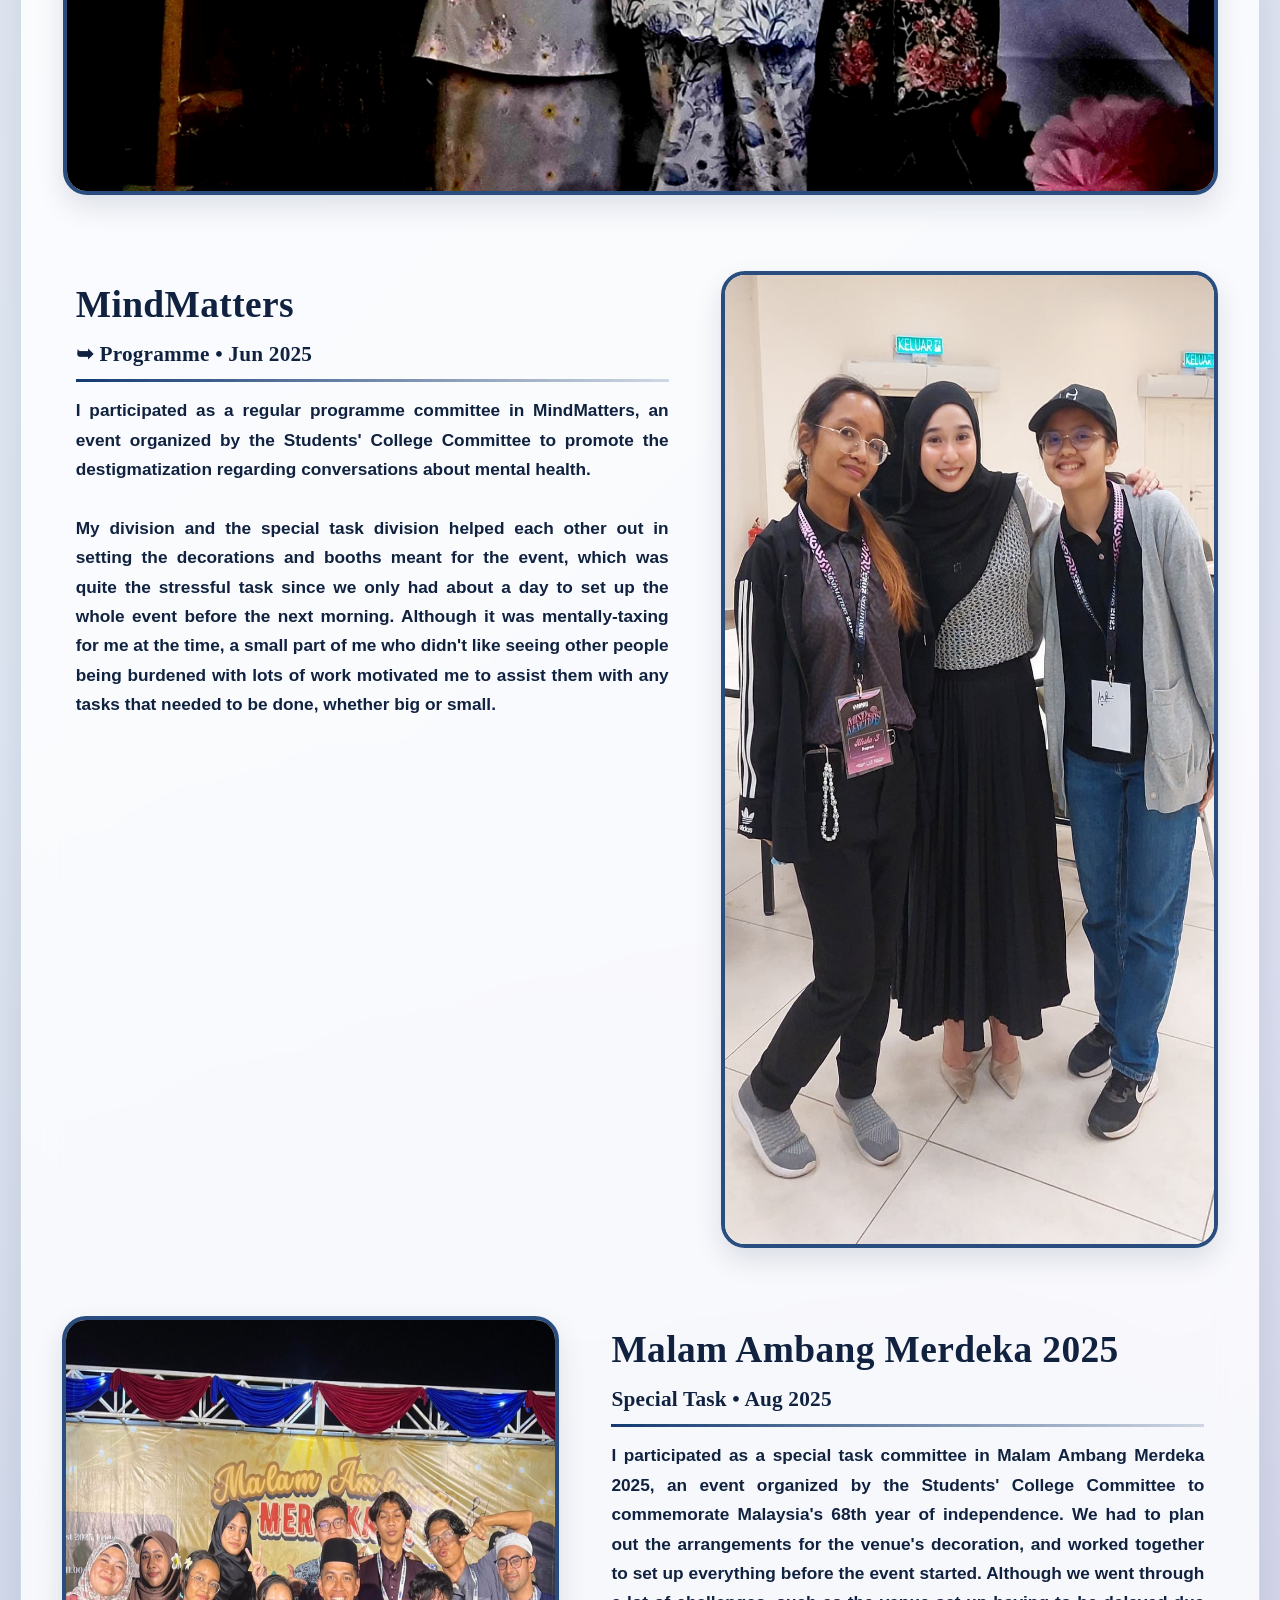
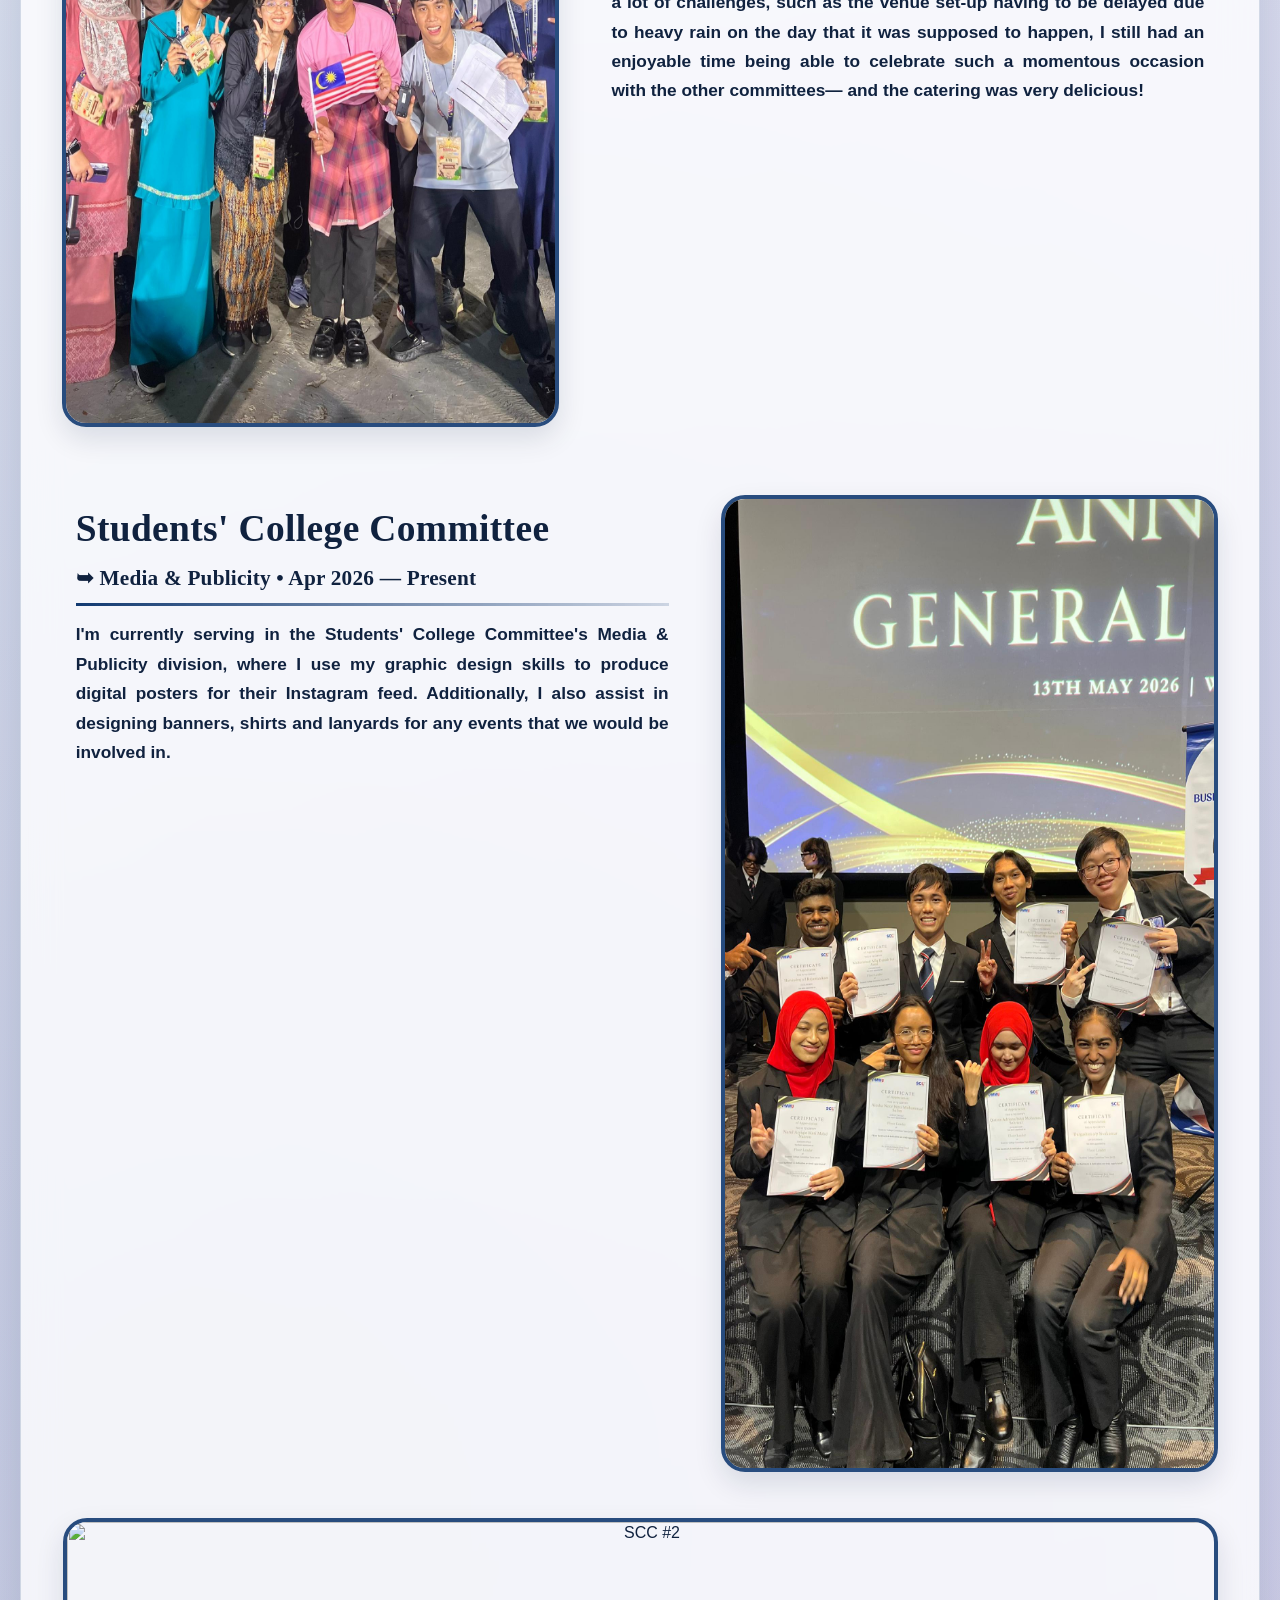
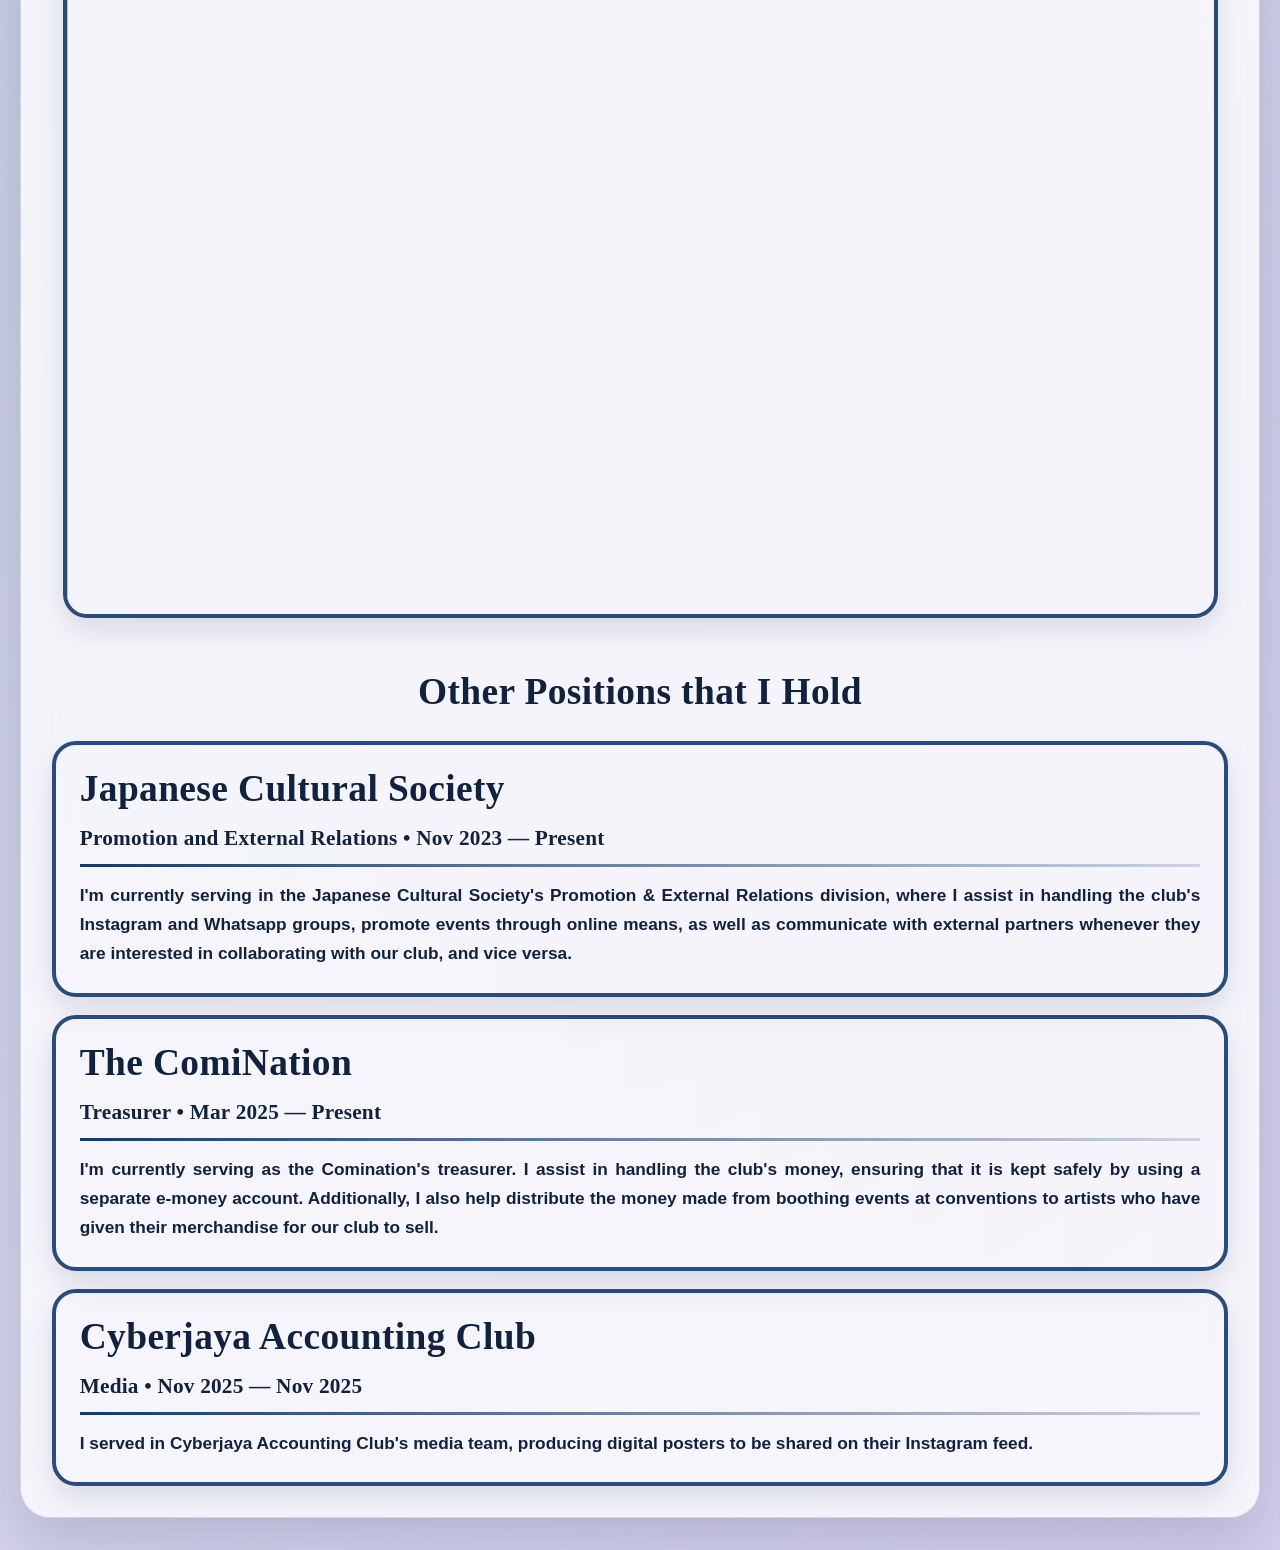
==== commit d200da4d: "Fixed some mistakes." ====
--- a/index.html
+++ b/index.html
@@ -176,7 +176,7 @@
             <div class="box blue-border" id="box-4">
                 <h1>The ComiNation</h1>
                 <br>
-                <h2>Promotion and External Relations • Nov 2023 — Present</h2>
+                <h2>Treasurer • Mar 2025 — Present</h2>
                 <hr>
                 <h3>
                     I'm currently serving as the Comination's treasurer. I assist in handling the club's money, ensuring that it is kept safely by using a separate e-money account. Additionally, I also help distribute the money made from boothing events at conventions to artists who have given their merchandise for our club to sell.
@@ -202,7 +202,7 @@
                 <div class="box" id="box-4">
                     <h1>Web App Building</h1>
                     <br>
-                    <h2>STEM Fun Carnival •2nd Place</h2>
+                    <h2>STEM Fun Carnival • 2nd Place</h2>
                     <hr>
                     <h3>
                         Two other participants and I have decided to join a competition in which we had to create a university STEM mentorship & collaboration portal, made for Multimedia University's STEM Fun Carnival in 2025. With just a week to complete it, we managed to plan out, develop, and finished the project just in time. To our surprise, not only did we get shortlisted as the top 5, but after presenting our project to the three judges during the event day itself, we managed to secure second place.
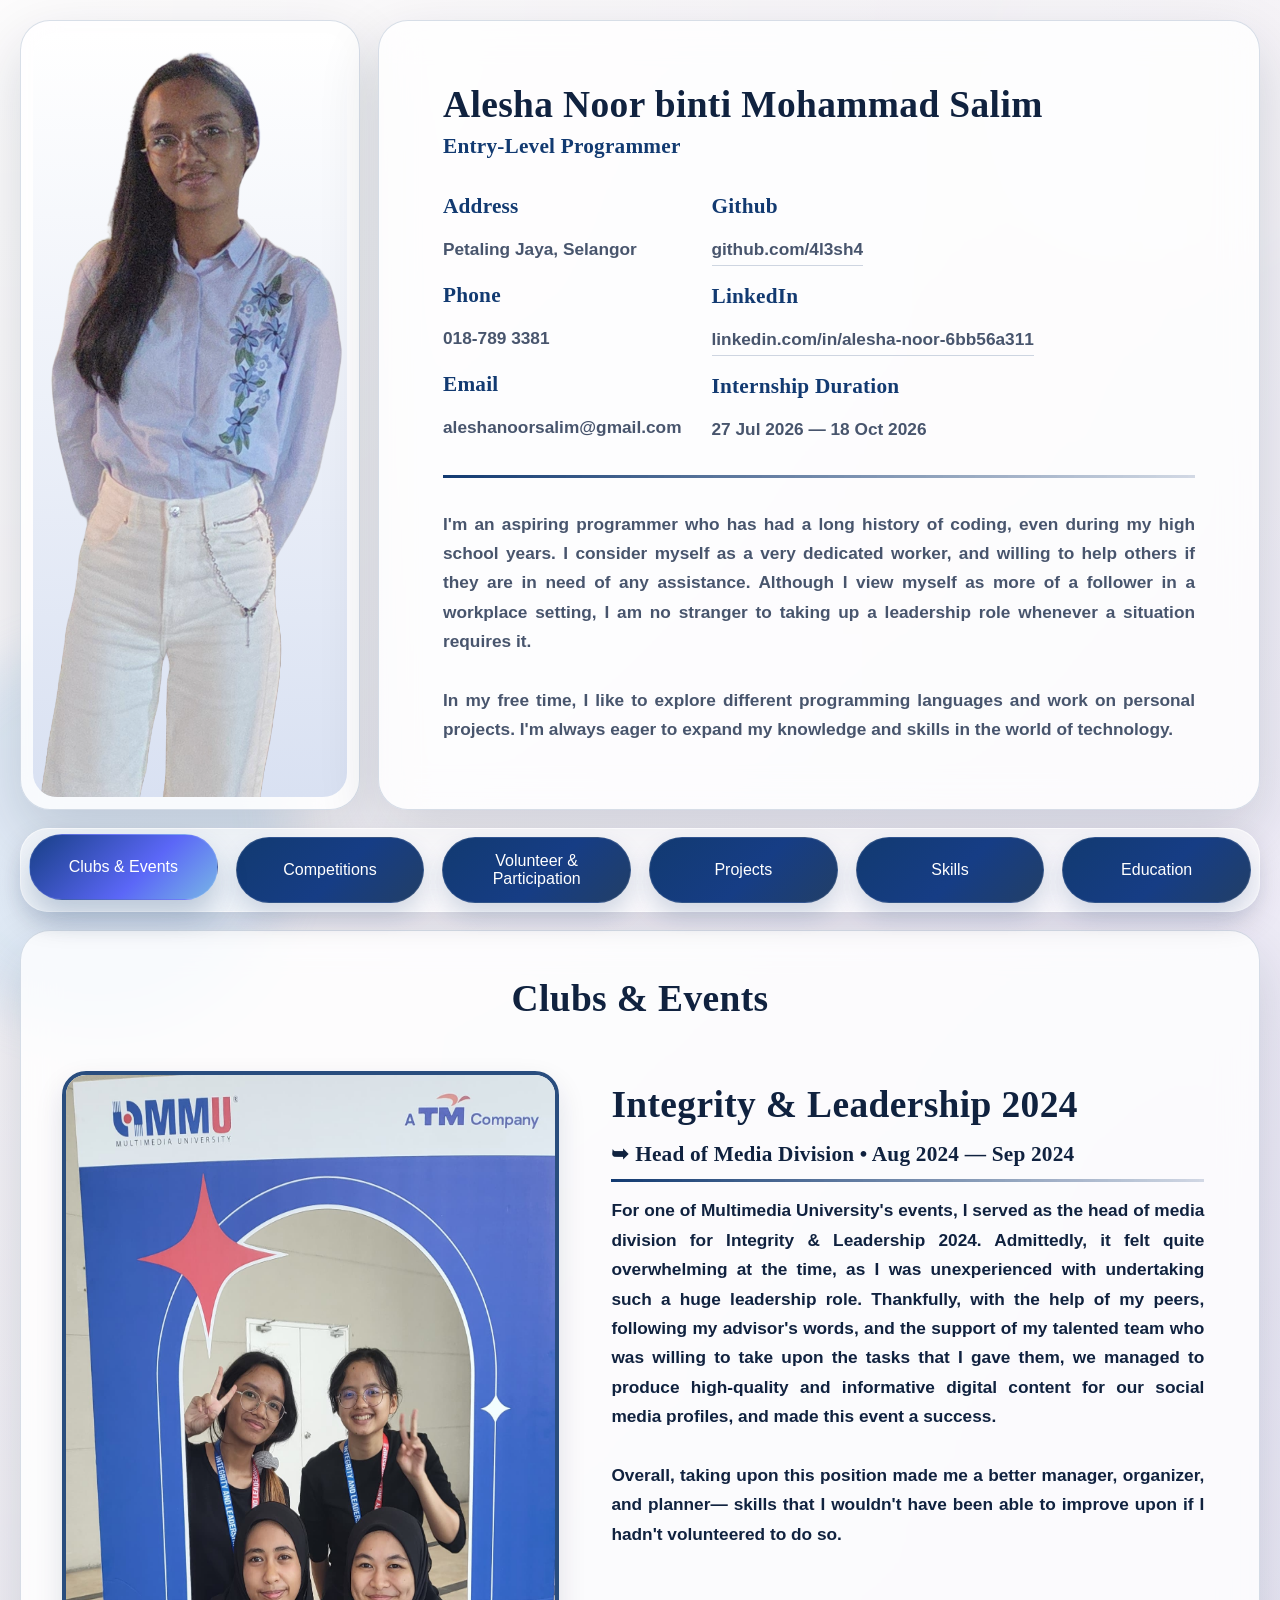
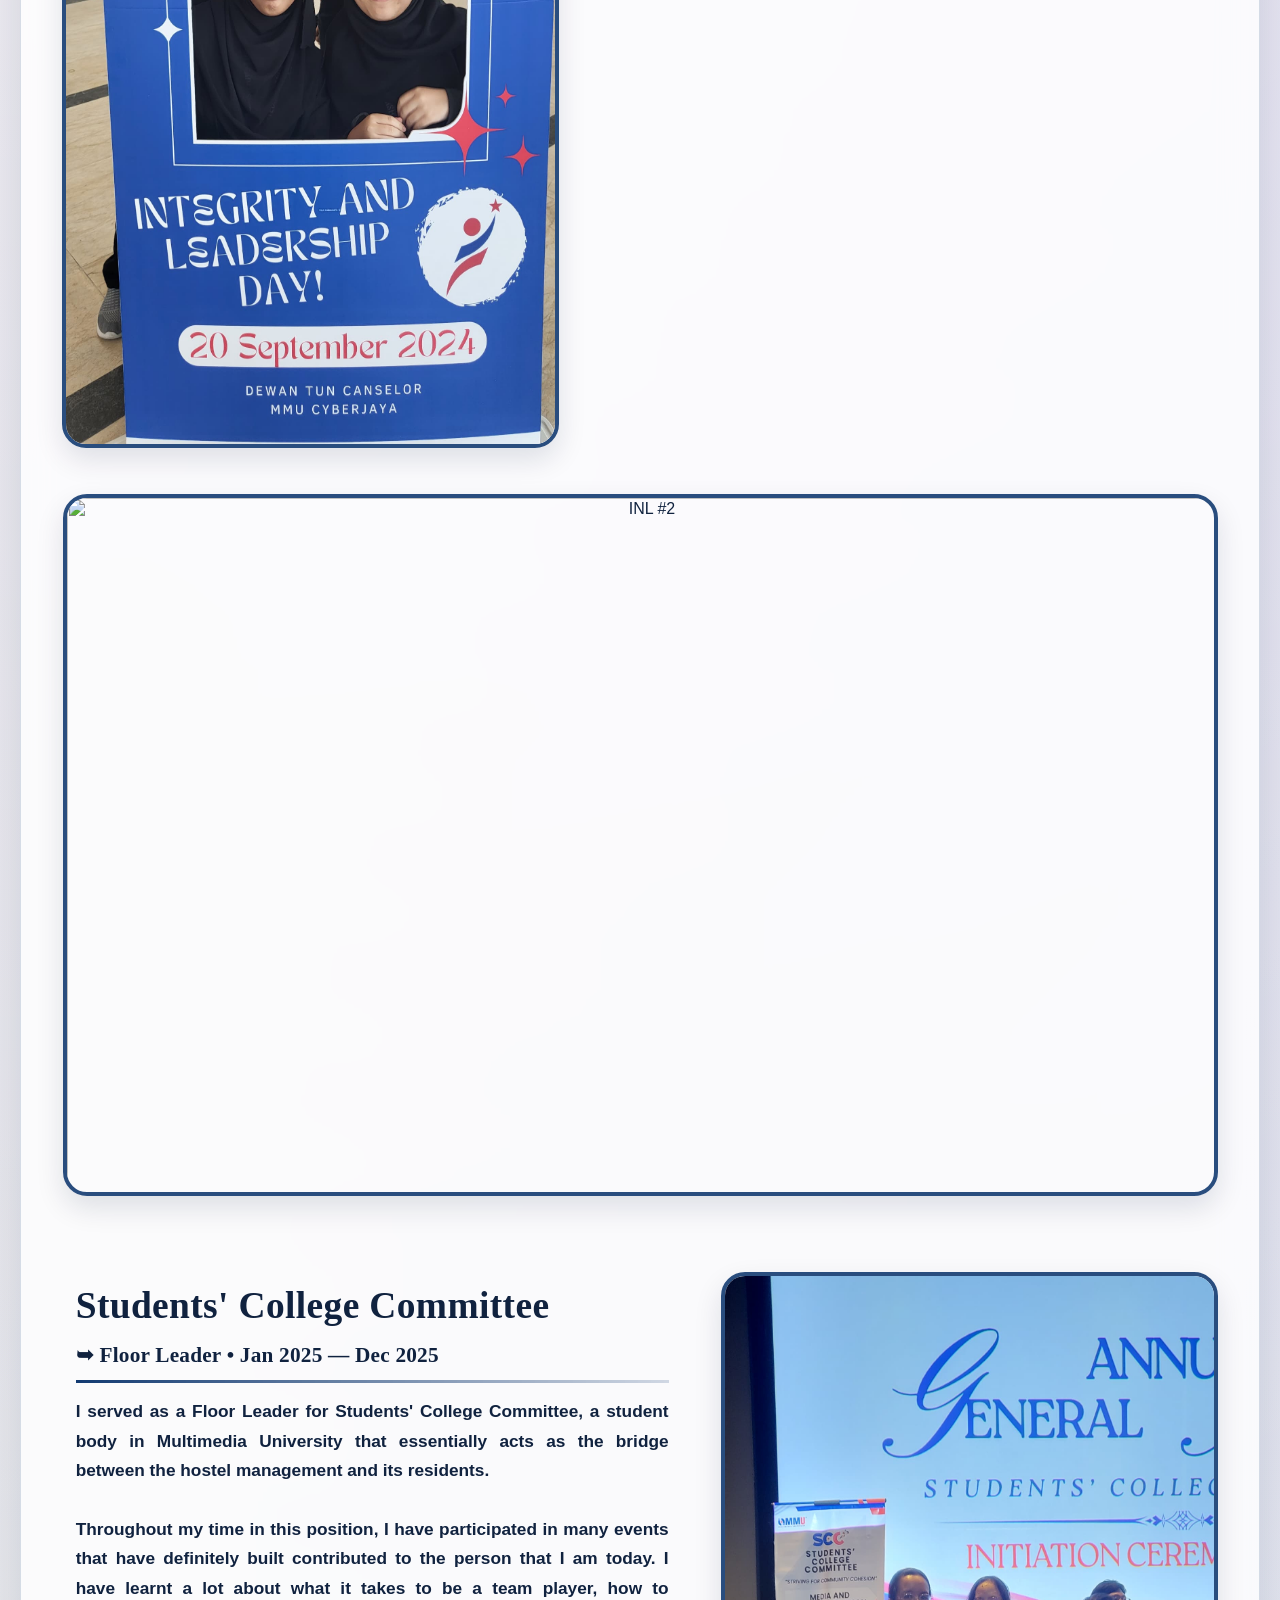
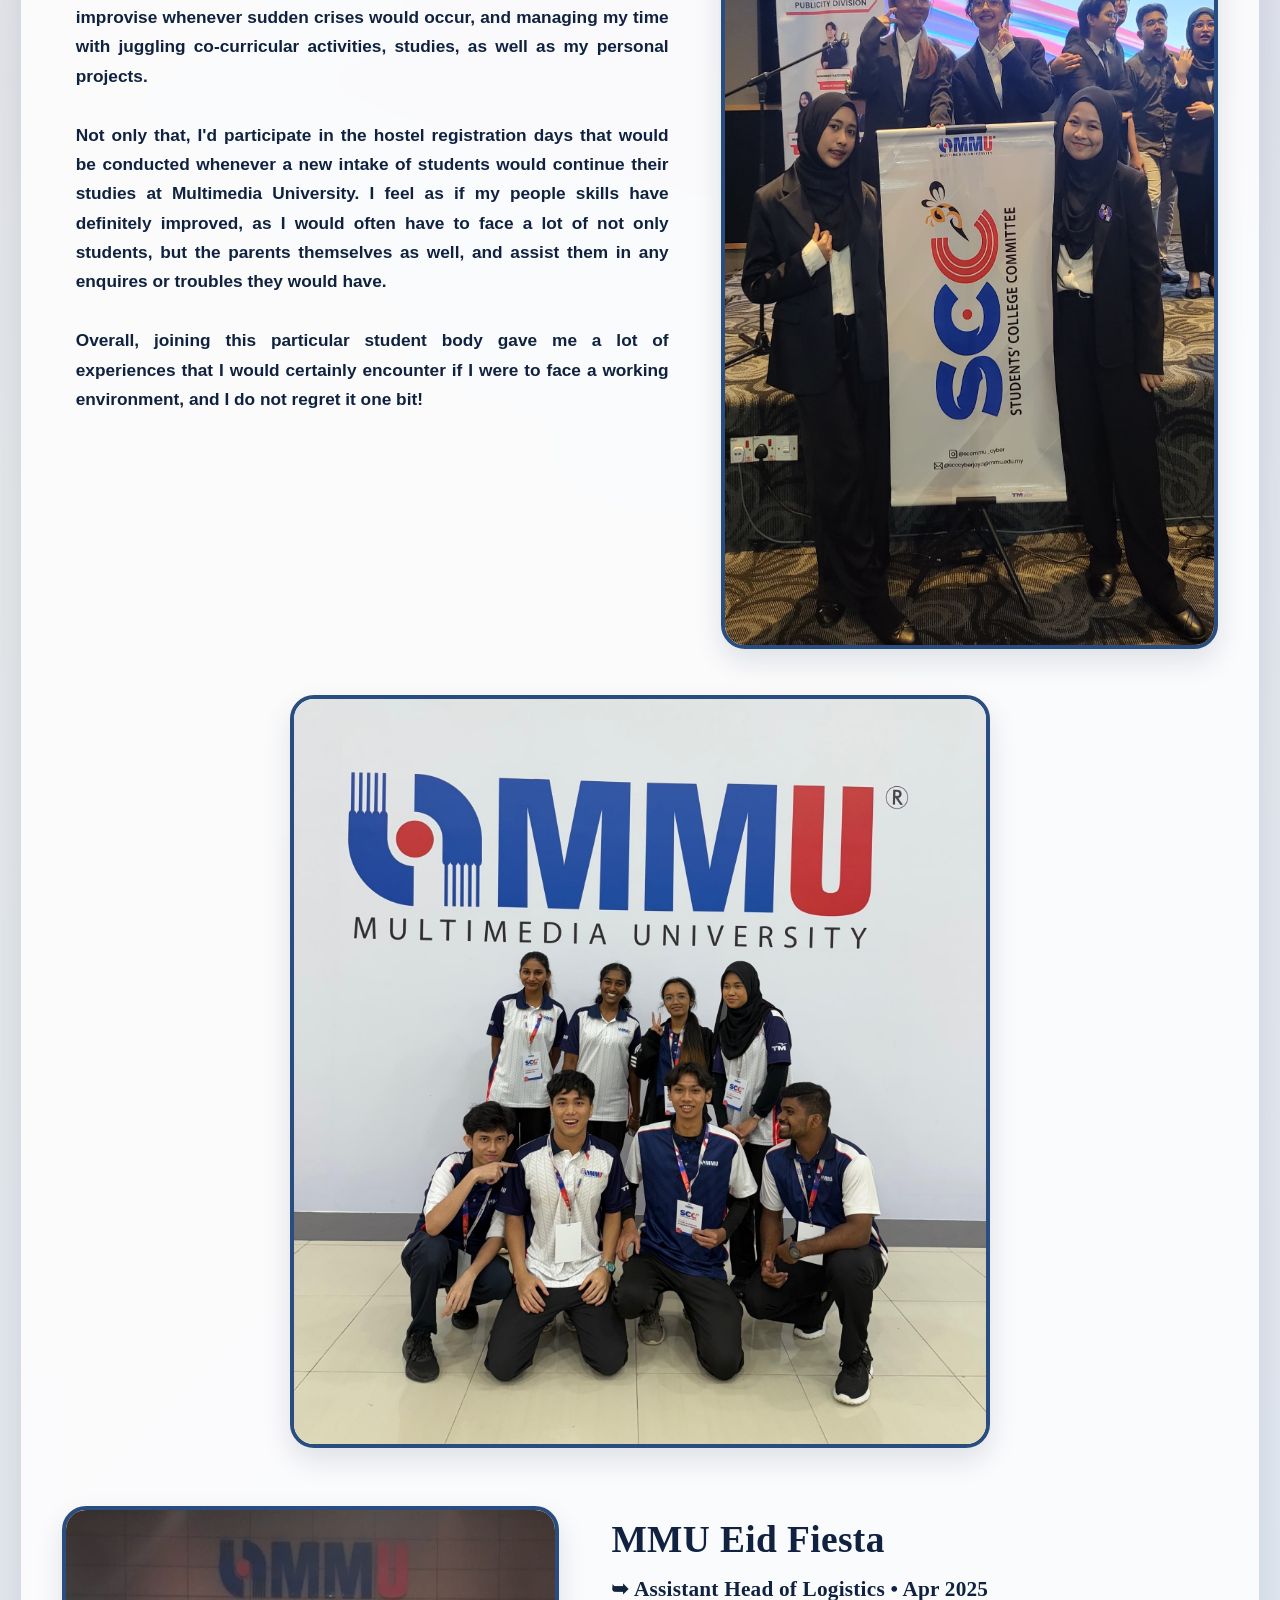
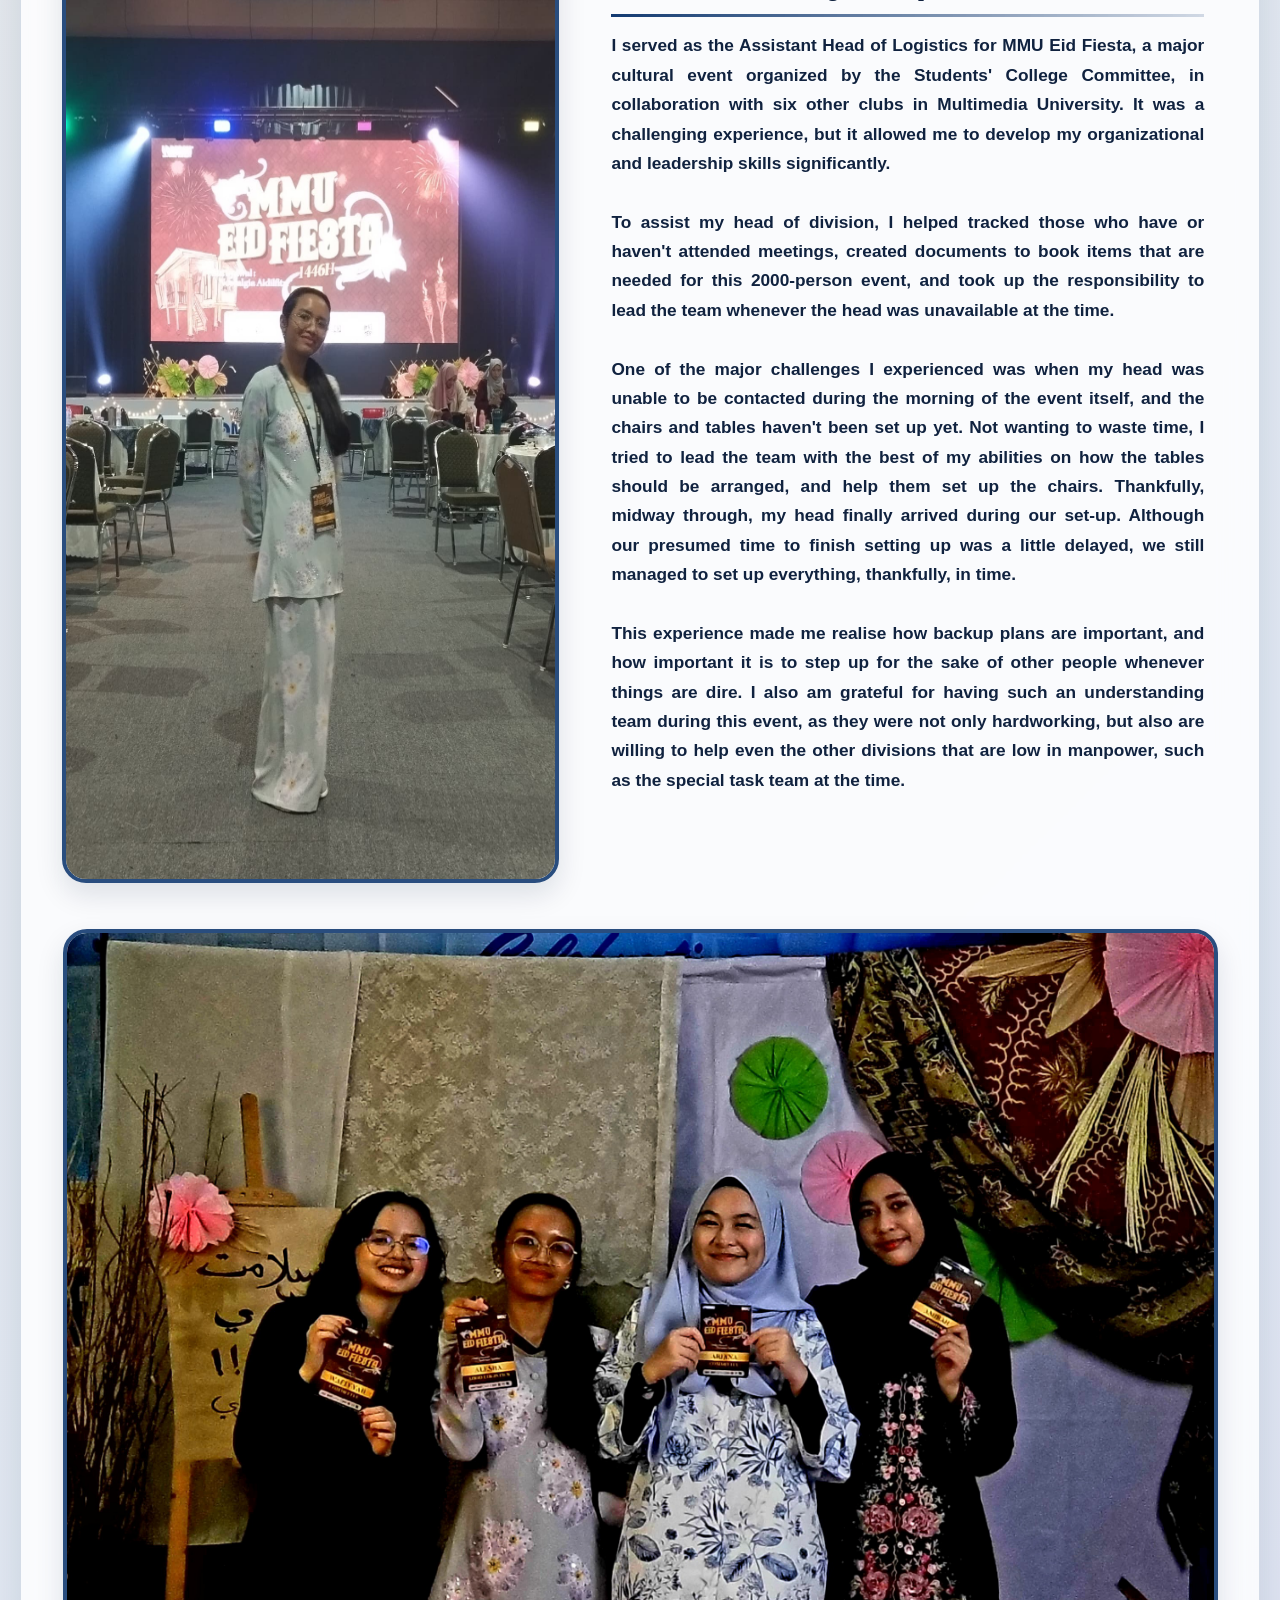
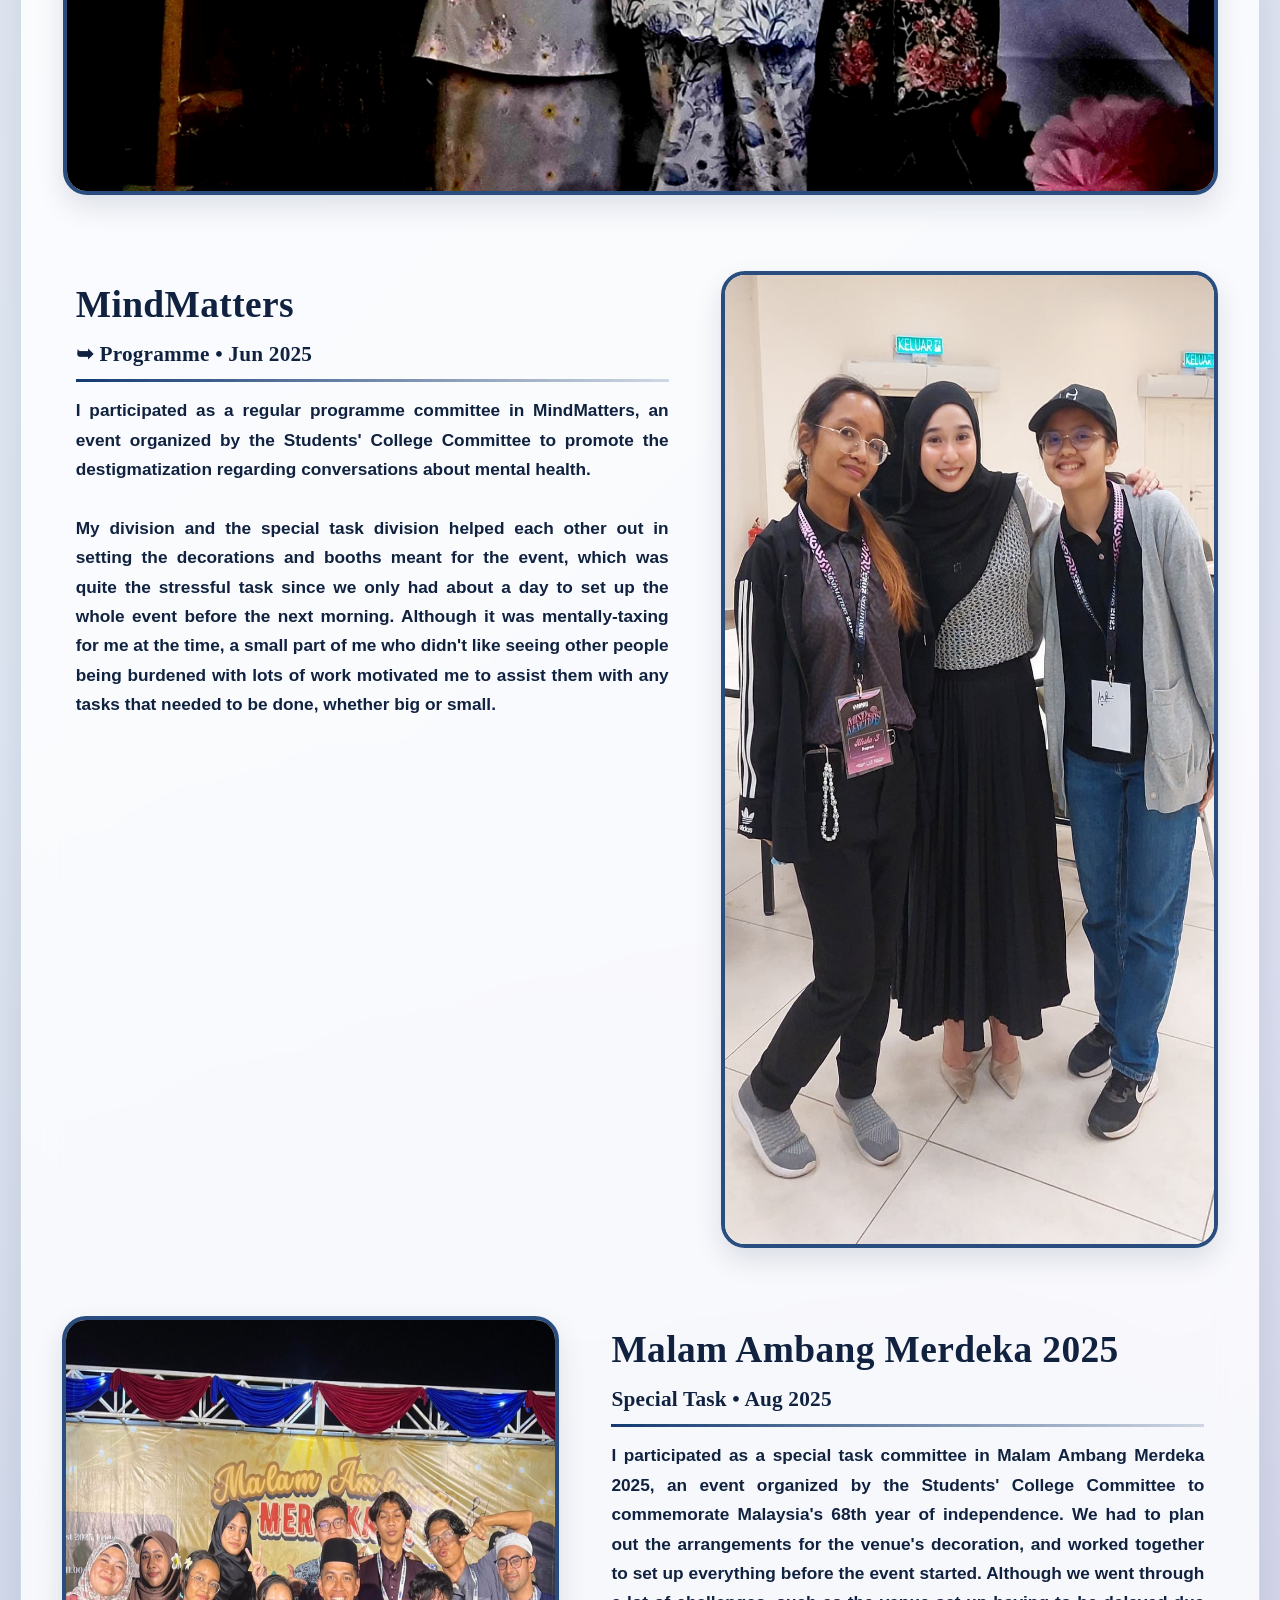
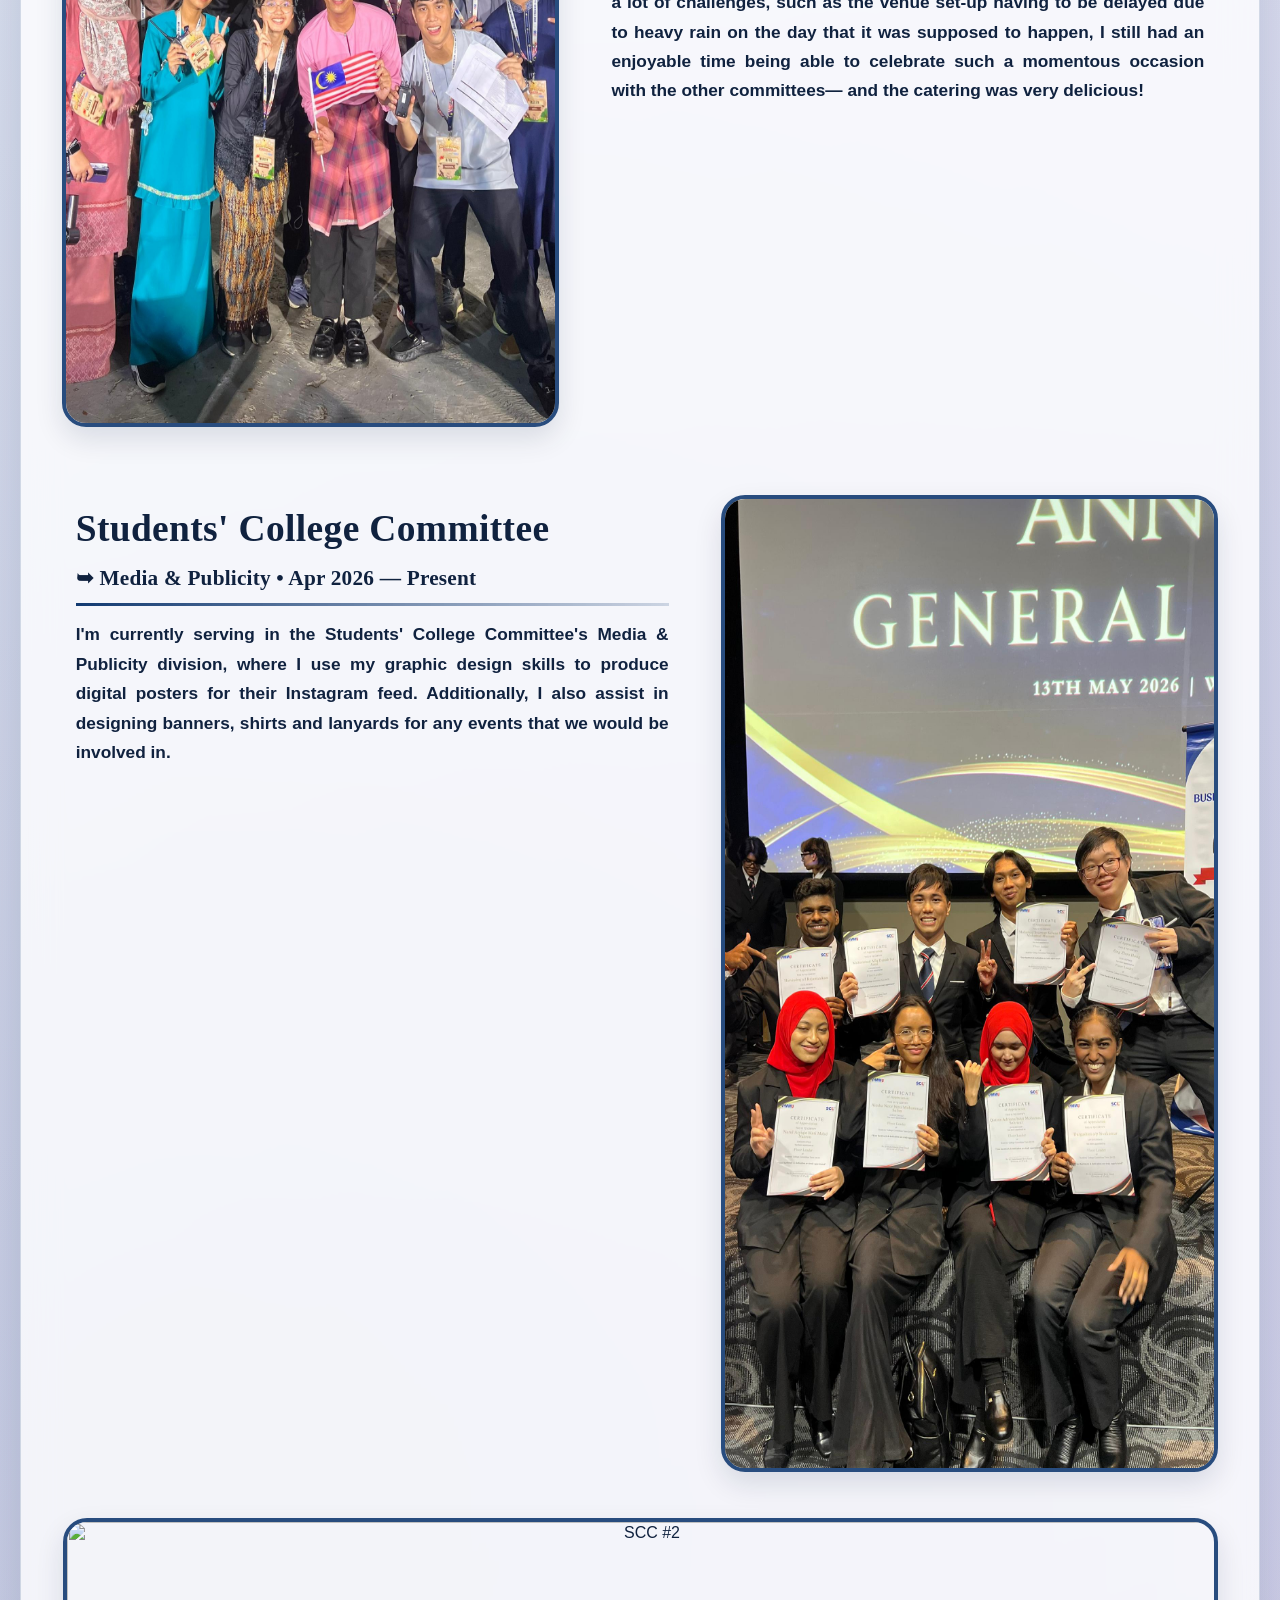
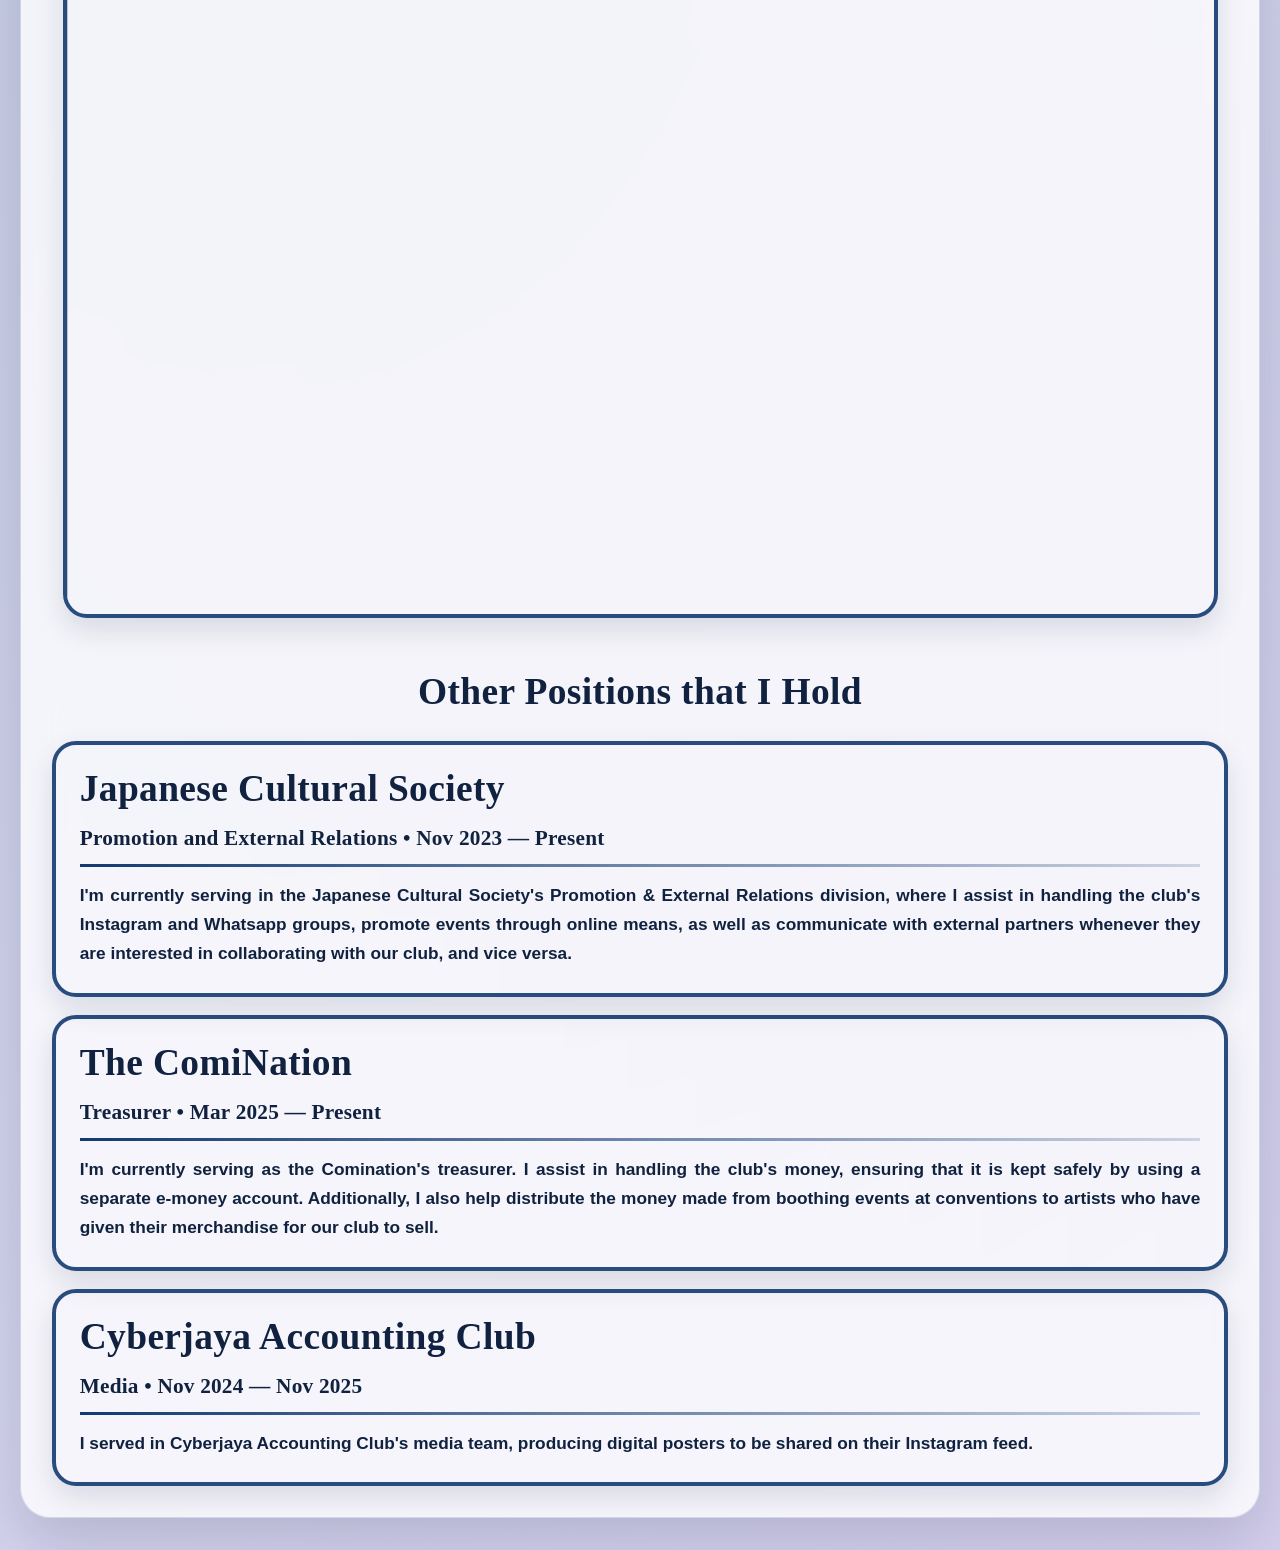
==== commit 6c6686e9: "Fixed more mistakes..." ====
--- a/index.html
+++ b/index.html
@@ -186,7 +186,7 @@
             <div class="box blue-border" id="box-4">
                 <h1>Cyberjaya Accounting Club</h1>
                 <br>
-                <h2>Media • Nov 2025 — Nov 2025</h2>
+                <h2>Media • Nov 2024 — Nov 2025</h2>
                 <hr>
                 <h3>
                     I served in Cyberjaya Accounting Club's media team, producing digital posters to be shared on their Instagram feed.
